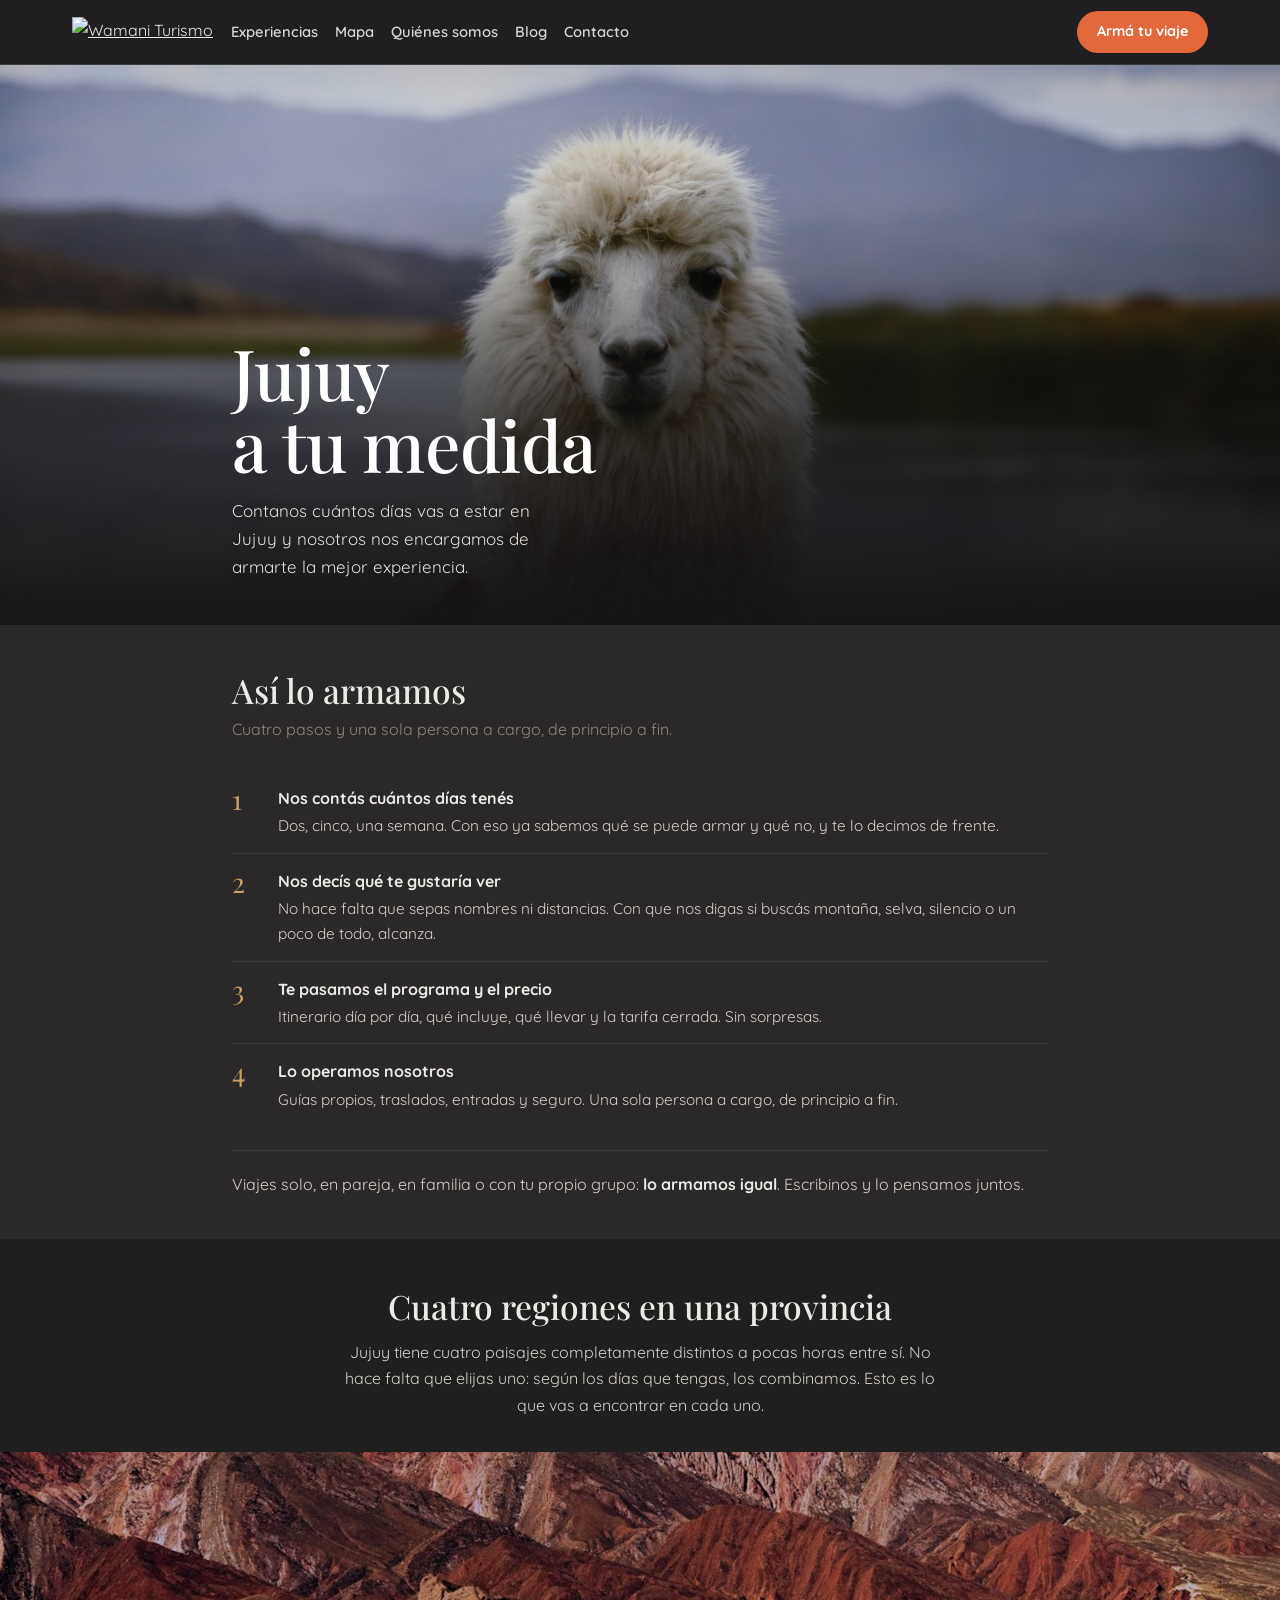
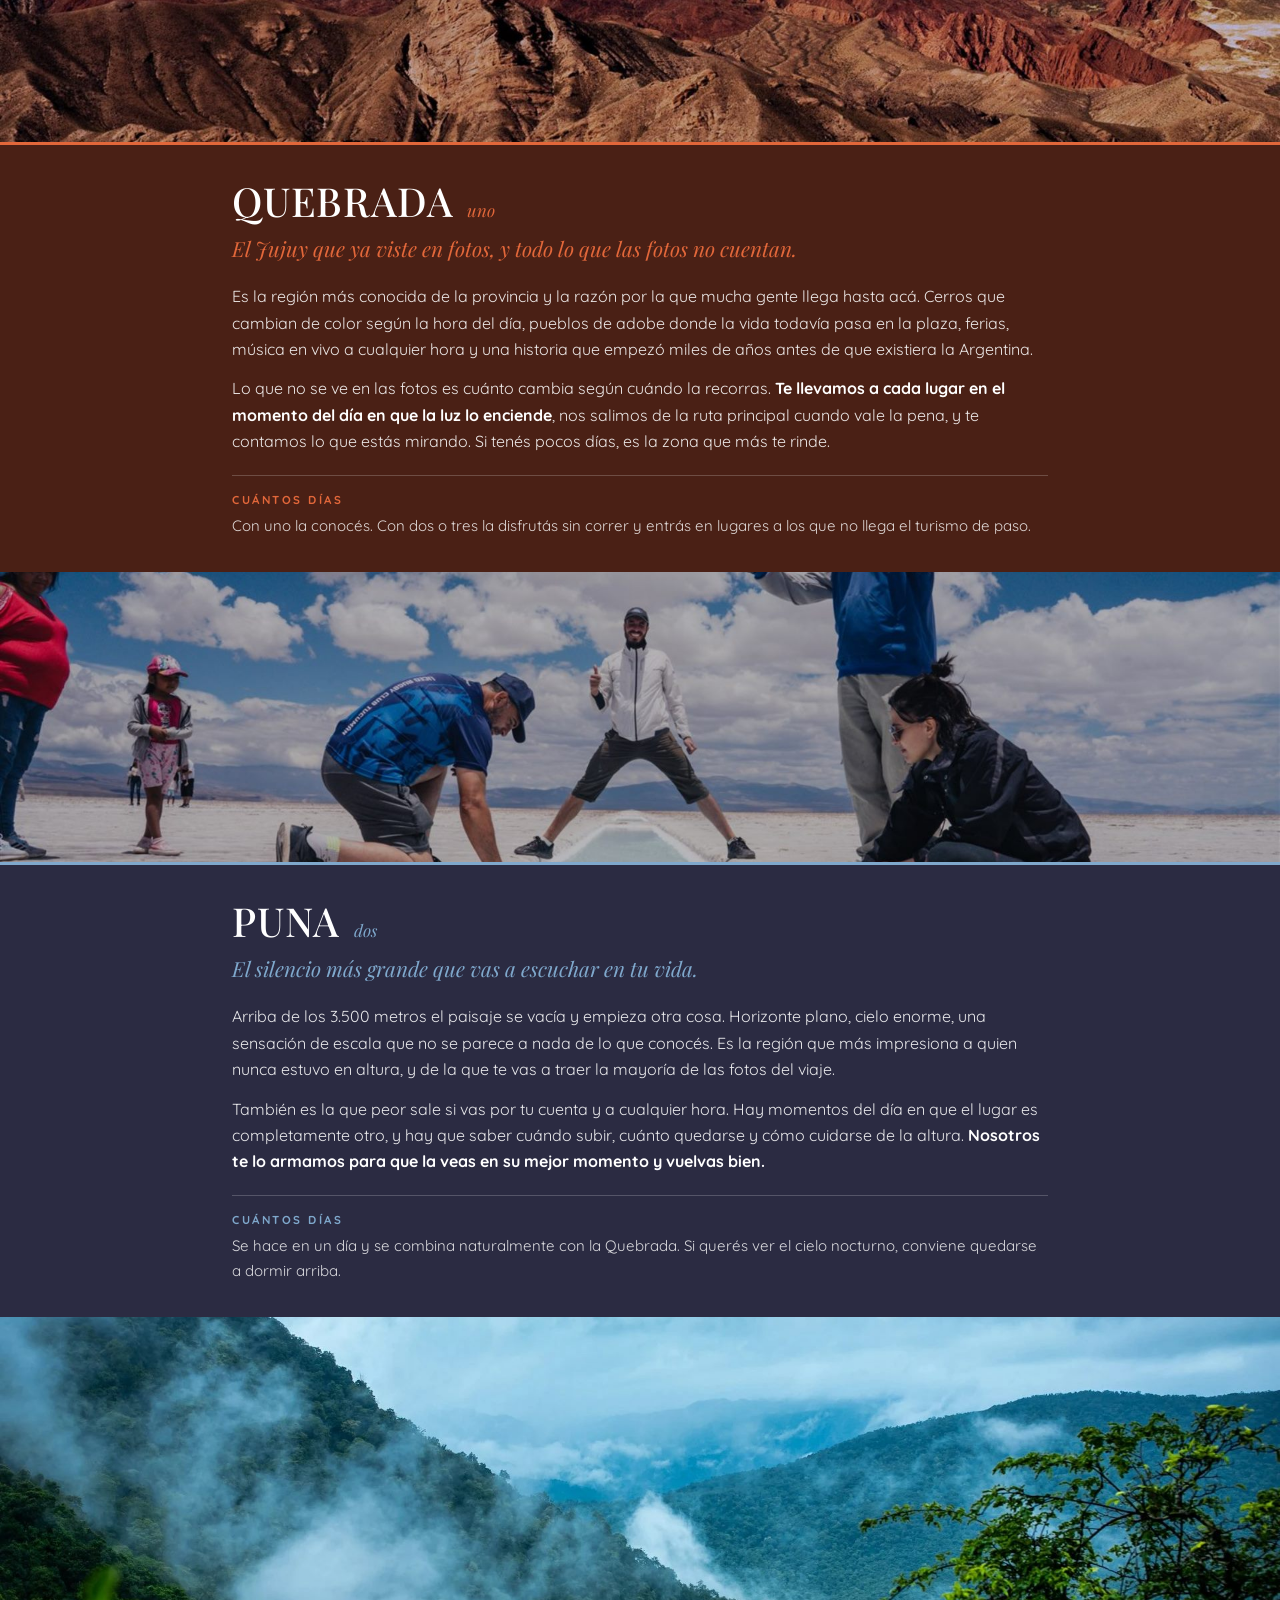
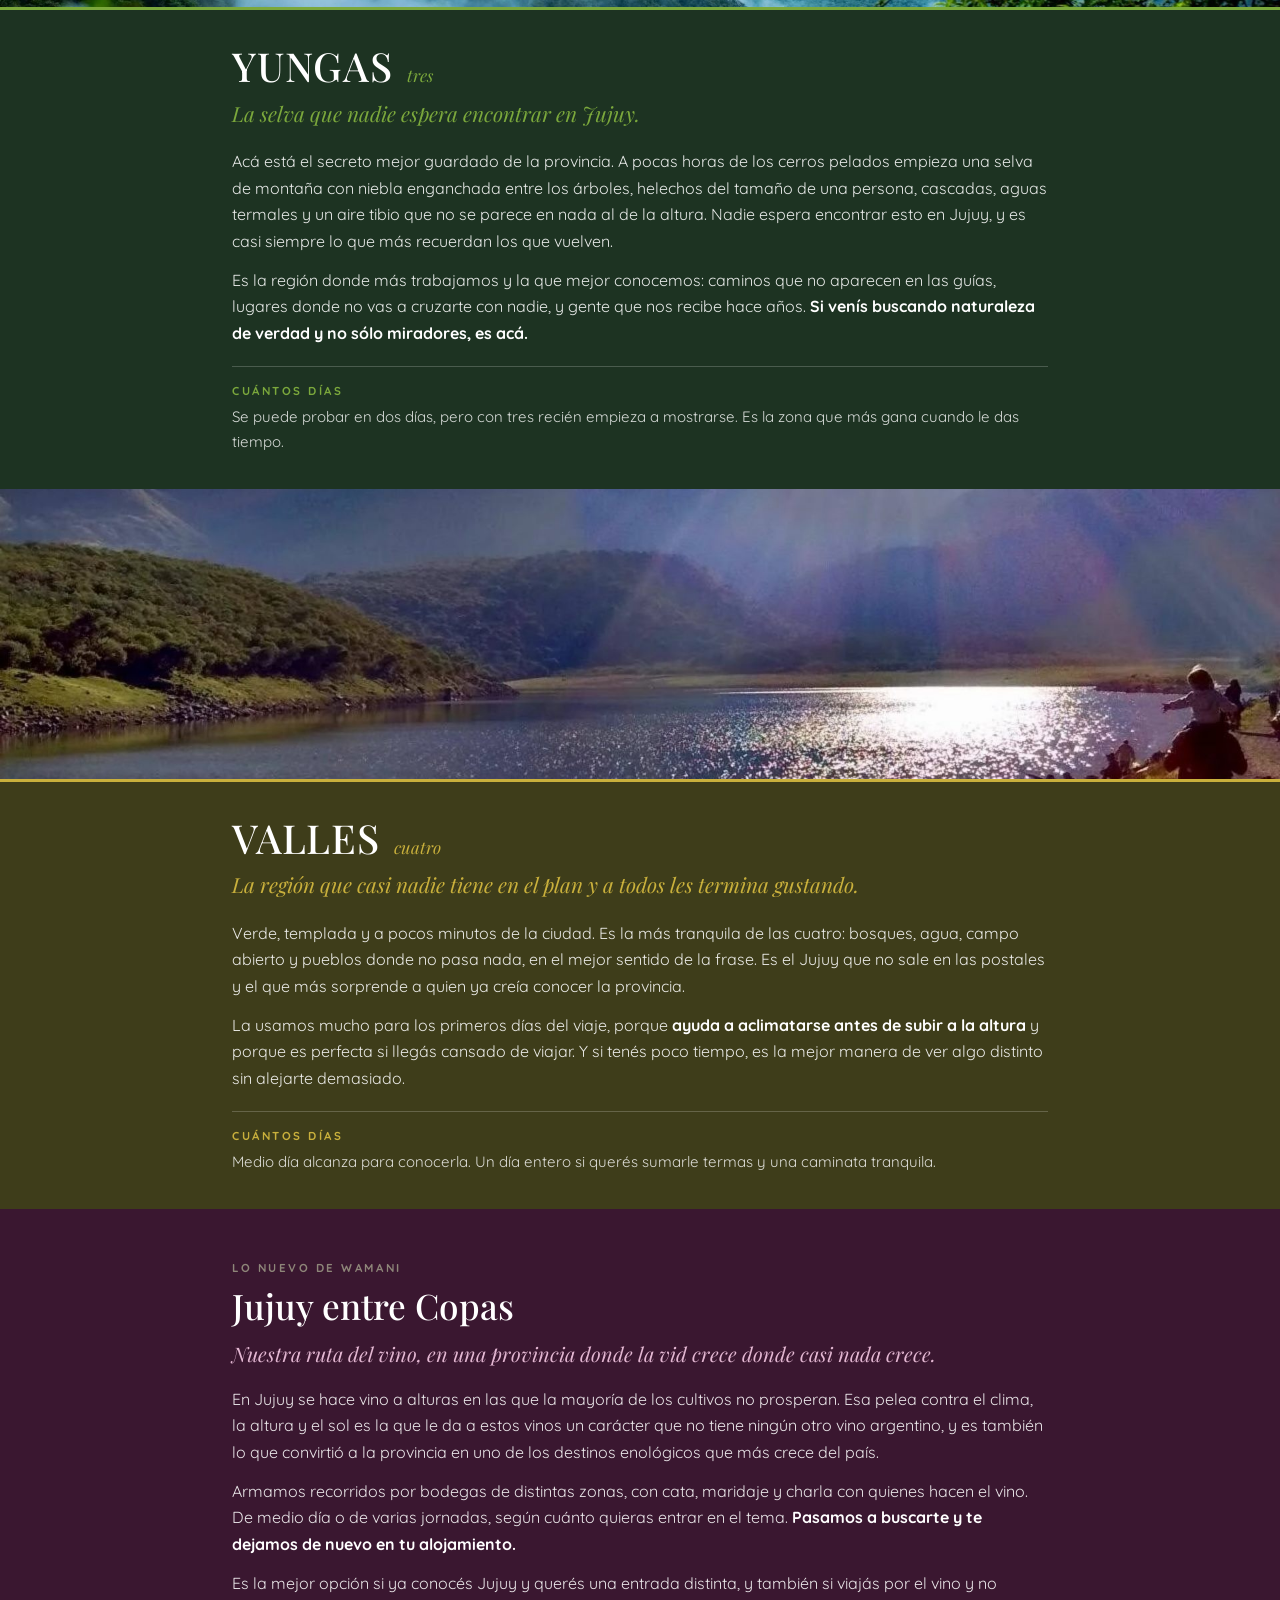
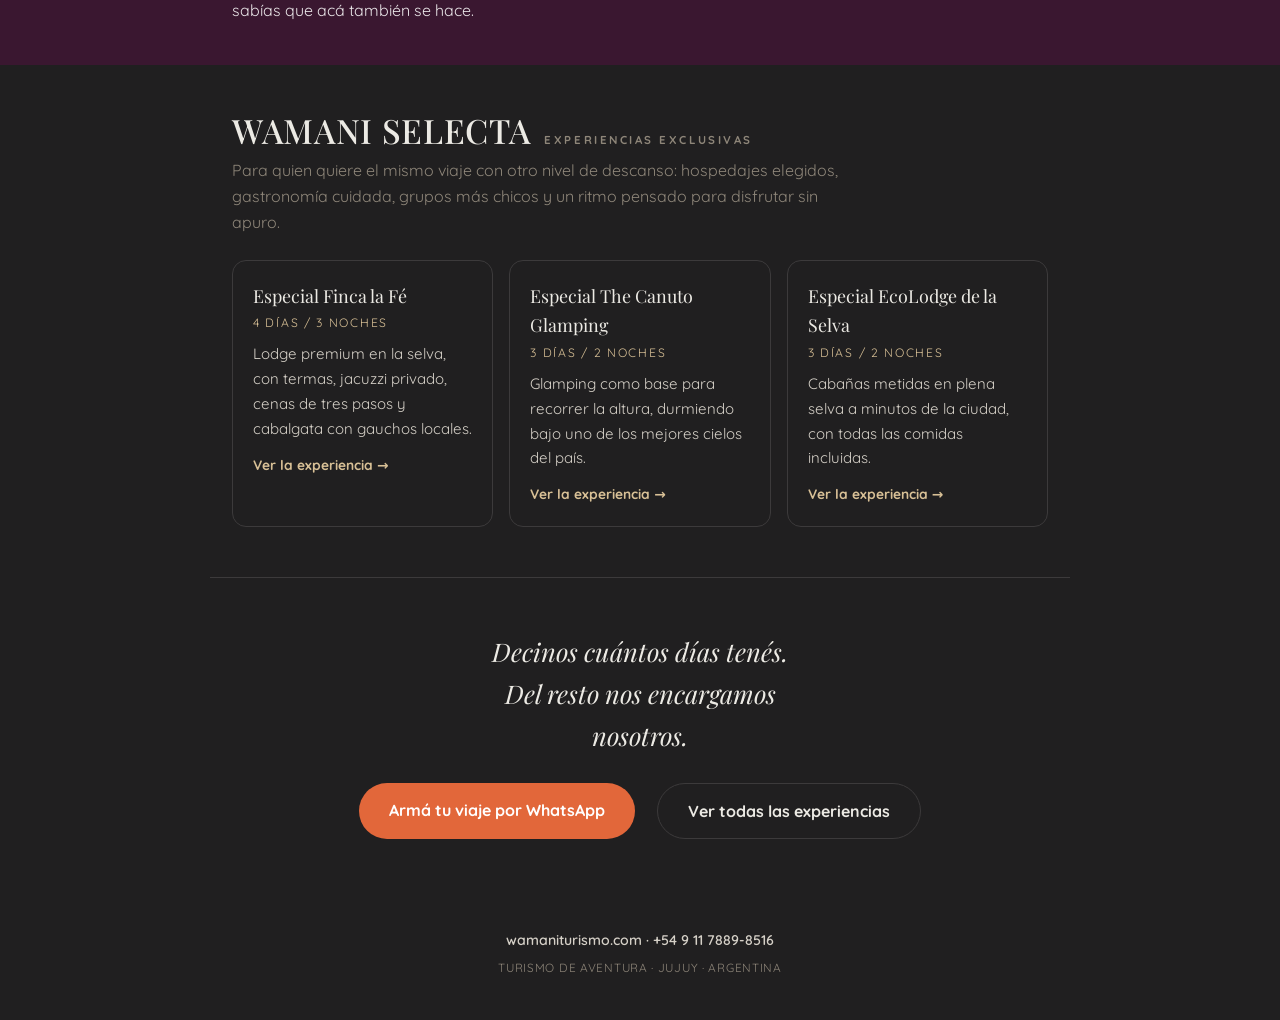
==== wwwroot/a-medida/index.html @ f9a9b0ba "Jujuy a tu medida: ahora es una pagina de la web, no un PDF suelto Hasta hoy la pieza vivia solo com" ====
<!DOCTYPE html>
<html lang="es">
<head>
<meta charset="utf-8">
<meta name="viewport" content="width=device-width,initial-scale=1">
<title>Jujuy a tu medida — Viajes armados según los días que tengas | Wamani</title>
<meta name="description" content="Contanos cuántos días vas a estar en Jujuy y te armamos el viaje: Quebrada, Puna, Yungas y Valles combinados según tu tiempo. Itinerario día por día, tarifa cerrada y una sola persona a cargo.">
<link rel="canonical" href="https://wamaniturismo.com/a-medida/">
<meta property="og:type" content="website">
<meta property="og:title" content="Jujuy a tu medida — Wamani Turismo">
<meta property="og:description" content="Decinos cuántos días tenés en Jujuy y del resto nos encargamos nosotros. Cuatro regiones, un solo viaje, armado para vos.">
<meta property="og:image" content="https://wamaniturismo.com/a-medida/img/portada.jpg">
<meta property="og:url" content="https://wamaniturismo.com/a-medida/">
<meta property="og:site_name" content="Wamani Turismo">
<meta name="twitter:card" content="summary_large_image">
<link rel="icon" href="/logo/wamani-icono-192.png">
<link rel="preconnect" href="https://fonts.googleapis.com">
<link rel="preconnect" href="https://fonts.gstatic.com" crossorigin>
<link href="https://fonts.googleapis.com/css2?family=Playfair+Display:ital,wght@0,500;0,600;1,500&family=Quicksand:wght@400;500;600;700&display=swap" rel="stylesheet">
<script type="application/ld+json">
{
  "@context":"https://schema.org","@type":"Service",
  "name":"Jujuy a tu medida",
  "serviceType":"Viaje a medida en Jujuy",
  "description":"Armamos el viaje según los días que tengas, combinando la Quebrada de Humahuaca, la Puna, las Yungas y los Valles de Jujuy.",
  "areaServed":{"@type":"State","name":"Jujuy, Argentina"},
  "provider":{"@type":"TravelAgency","name":"Wamani Turismo","url":"https://wamaniturismo.com/","telephone":"+5491178898516"}
}
</script>
<script type="application/ld+json">
{
  "@context":"https://schema.org","@type":"BreadcrumbList",
  "itemListElement":[
    {"@type":"ListItem","position":1,"name":"Inicio","item":"https://wamaniturismo.com/"},
    {"@type":"ListItem","position":2,"name":"Jujuy a tu medida"}
  ]
}
</script>
<style>
/* ── Versión web de la pieza impresa "Jujuy a tu medida" (ver A-MEDIDA/ en el
      escritorio). Mismos textos, mismos colores por región y las mismas dos
      tipografías de la web; lo que cambia es que acá el ancho manda: el papel
      es de 720 pt fijos y esto tiene que andar igual en un teléfono. ── */
:root{
  --fondo:#201f20; --panel:#2a2829;
  --tinta:#eceae4; --suave:#d5d0c7; --tenue:#8e8679; --linea:#3c3a3b;
  --dorado:#d8c096; --coral:#e2673a;
  --display:"Playfair Display",Georgia,serif;
  --texto:"Quicksand",system-ui,-apple-system,"Segoe UI",sans-serif;
  color-scheme:dark;
}
*{margin:0;padding:0;box-sizing:border-box}
html{scroll-behavior:smooth}
body{font-family:var(--texto);background:var(--fondo);color:var(--tinta);
  font-size:1rem;line-height:1.65;-webkit-font-smoothing:antialiased}
img{max-width:100%;display:block}
a{color:inherit}
h1,h2,h3{font-family:var(--display);font-weight:500;line-height:1.18;text-wrap:balance}
.wrap{max-width:860px;margin:0 auto;padding-inline:22px}
.lab{font-family:var(--texto);font-weight:700;font-size:.72rem;letter-spacing:.22em;
  text-transform:uppercase;color:var(--tenue)}

/* ── menú, el mismo de las fichas de excursión ── */
.menu{position:sticky;top:0;z-index:20;background:rgba(32,31,32,.94);
  backdrop-filter:blur(8px);border-bottom:1px solid var(--linea)}
.menu-in{max-width:1180px;margin:0 auto;padding:11px 22px;display:flex;align-items:center;gap:18px}
.menu-logo{height:30px;width:auto;flex:0 0 auto}
.menu-links{display:flex;gap:17px;flex-wrap:wrap;flex:1 1 auto}
.menu-links a{color:var(--tinta);text-decoration:none;font-size:.92rem;font-weight:600;opacity:.9}
.menu-links a:hover{color:var(--dorado);opacity:1}
.menu-cta{background:var(--coral);color:#fff;text-decoration:none;font-weight:700;
  padding:9px 20px;border-radius:999px;font-size:.9rem;white-space:nowrap}
@media (max-width:760px){
  .menu-links{display:none}
  .menu-in{justify-content:space-between}
}

/* ── portada ── */
.hero{position:relative;min-height:min(78vh,560px);display:flex;align-items:flex-end;overflow:hidden}
.hero>img{position:absolute;inset:0;width:100%;height:100%;object-fit:cover}
.hero::after{content:"";position:absolute;inset:0;
  background:linear-gradient(to top,rgba(20,19,20,.93) 4%,rgba(20,19,20,.55) 42%,rgba(20,19,20,.1) 78%)}
.hero .cont{position:relative;z-index:2;width:100%;max-width:860px;margin:0 auto;
  padding:0 22px 44px;}
.hero h1{font-size:clamp(2.6rem,9vw,4.4rem);color:#fff;line-height:1.02;letter-spacing:-.01em}
.hero .baja{color:#eceae4;opacity:.95;max-width:34ch;margin-top:16px;font-size:1.06rem;
  text-shadow:0 1px 14px rgba(14,12,11,.6)}

/* ── así lo armamos ── */
.pasos{background:var(--panel);padding-block:46px 42px}
.pasos h2{font-size:clamp(1.6rem,4.6vw,2.1rem);margin-bottom:6px}
.pasos .baja{color:var(--tenue);margin-bottom:28px}
.paso{display:flex;gap:16px;align-items:flex-start;padding-block:14px;border-top:1px solid var(--linea)}
.paso:first-of-type{border-top:none}
.paso .n{font-family:var(--display);font-size:1.7rem;color:#c8a06a;line-height:1.1;
  width:1.1em;flex:none}
.paso .pt{font-weight:700;margin-bottom:2px}
.paso .pd{color:var(--suave);font-size:.96rem}
.cierre{margin-top:24px;color:var(--suave);border-top:1px solid var(--linea);padding-top:20px}
.cierre b{color:var(--tinta)}

/* ── puente ── */
.puente{text-align:center;padding-block:48px 34px}
.puente h2{font-size:clamp(1.6rem,4.6vw,2.1rem);margin-bottom:12px}
.puente p{color:var(--suave);max-width:62ch;margin:0 auto}

/* ── las cuatro regiones ── */
.region{--c:#444;--a:#aaa}
.region>img{width:100%;height:clamp(180px,34vw,290px);object-fit:cover}
.region .filete{height:3px;background:var(--a)}
.region .cuerpo{background:var(--c);padding-block:32px 34px}
.region .enc{display:flex;align-items:baseline;gap:14px;margin-bottom:6px;flex-wrap:wrap}
.region h2{font-size:clamp(1.9rem,6vw,2.5rem);color:#fff;text-transform:uppercase;letter-spacing:.02em}
.region .num{font-family:var(--display);font-size:1.05rem;color:var(--a);font-style:italic}
.region .frase{font-family:var(--display);font-style:italic;font-size:clamp(1.1rem,3.4vw,1.3rem);
  color:var(--a);margin-bottom:18px}
.region p.texto{color:rgba(255,255,255,.89);margin-bottom:13px}
.region p.texto:last-of-type{margin-bottom:0}
.region p.texto b{font-weight:700;color:#fff}
.region .dias{border-top:1px solid rgba(255,255,255,.2);margin-top:20px;padding-top:14px;
  font-size:.94rem;color:rgba(255,255,255,.82)}
.region .dias .k{font-weight:700;font-size:.72rem;letter-spacing:.22em;text-transform:uppercase;
  color:var(--a);display:block;margin-bottom:5px}
.q{--c:#4a2015;--a:#e2673a}
.p{--c:#2b2b42;--a:#7fa8cc}
.y{--c:#1d3322;--a:#7ba83c}
.v{--c:#3e3d1a;--a:#c9b03c}

/* ── Jujuy entre Copas ── */
.copas{background:#3a1730;padding-block:44px 42px}
.copas h2{font-size:clamp(1.7rem,5vw,2.2rem);color:#fff;margin:6px 0 10px}
.copas .frase{font-family:var(--display);font-style:italic;font-size:clamp(1.05rem,3.2vw,1.25rem);
  color:#e3b7d2;margin-bottom:16px}
.copas p{color:rgba(255,255,255,.89);margin-bottom:13px}
.copas p:last-child{margin-bottom:0}
.copas b{color:#fff}

/* ── Wamani Selecta ── */
.selecta{padding-block:46px 10px}
.selecta .enc{display:flex;align-items:baseline;gap:13px;margin-bottom:6px;flex-wrap:wrap}
.selecta h2{font-size:clamp(1.6rem,4.6vw,2.1rem);text-transform:uppercase;letter-spacing:.02em}
.selecta .sub{color:var(--tenue);margin-bottom:24px;max-width:62ch}
.tres{display:grid;grid-template-columns:repeat(auto-fit,minmax(230px,1fr));gap:16px}
.uno{display:block;text-decoration:none;border:1px solid var(--linea);border-radius:14px;
  padding:20px;transition:border-color .2s ease,transform .2s ease;min-width:0}
.uno:hover{border-color:var(--dorado);transform:translateY(-2px)}
.uno .nm{font-family:var(--display);font-size:1.12rem;color:var(--tinta);margin-bottom:3px}
.uno .du{font-size:.76rem;letter-spacing:.14em;text-transform:uppercase;color:var(--dorado);margin-bottom:9px}
.uno .ds{font-size:.94rem;color:var(--suave)}
.uno .ver{margin-top:12px;font-size:.86rem;font-weight:700;color:var(--dorado)}

/* ── cierre ── */
.cierre-cta{text-align:center;padding-block:52px 56px;margin-top:40px;border-top:1px solid var(--linea)}
.cierre-cta .frase{font-family:var(--display);font-style:italic;font-size:clamp(1.25rem,4vw,1.6rem);
  color:var(--tinta);max-width:24ch;margin:0 auto 26px}
.btn{display:inline-block;background:var(--coral);color:#fff;text-decoration:none;font-weight:700;
  padding:14px 30px;border-radius:999px;font-size:1rem}
.btn.borde{background:none;border:1px solid var(--linea);color:var(--tinta);margin-left:10px}
.btn.borde:hover{border-color:var(--dorado);color:var(--dorado)}
.botones{display:flex;gap:12px;justify-content:center;flex-wrap:wrap}
.pie{text-align:center;padding-block:34px 42px;color:var(--tenue);font-size:.88rem}
.pie .dato{color:var(--suave);font-weight:600;margin-bottom:6px}
.pie .chico{font-size:.74rem;letter-spacing:.06em}
</style>
</head>
<body>

<header class="menu">
  <div class="menu-in">
    <a href="/" aria-label="Wamani Turismo — inicio"><img class="menu-logo" src="/web/img/logo-completo.webp" alt="Wamani Turismo"></a>
    <nav class="menu-links">
      <a href="/#experiencias">Experiencias</a>
      <a href="/#mapa">Mapa</a>
      <a href="/#porque">Quiénes somos</a>
      <a href="/blog/">Blog</a>
      <a href="/#contacto">Contacto</a>
    </nav>
    <a class="menu-cta" id="wpp-arriba" href="https://wa.me/5491178898516" target="_blank" rel="noopener">Armá tu viaje</a>
  </div>
</header>

<section class="hero">
  <img src="img/portada.jpg" alt="Caminata en los cerros de Jujuy al atardecer">
  <div class="cont">
    <h1>Jujuy<br>a tu medida</h1>
    <p class="baja">Contanos cuántos días vas a estar en Jujuy y nosotros nos encargamos de armarte la mejor experiencia.</p>
  </div>
</section>

<section class="pasos">
  <div class="wrap">
    <h2>Así lo armamos</h2>
    <p class="baja">Cuatro pasos y una sola persona a cargo, de principio a fin.</p>
    <div class="paso"><div class="n">1</div><div><div class="pt">Nos contás cuántos días tenés</div><div class="pd">Dos, cinco, una semana. Con eso ya sabemos qué se puede armar y qué no, y te lo decimos de frente.</div></div></div>
    <div class="paso"><div class="n">2</div><div><div class="pt">Nos decís qué te gustaría ver</div><div class="pd">No hace falta que sepas nombres ni distancias. Con que nos digas si buscás montaña, selva, silencio o un poco de todo, alcanza.</div></div></div>
    <div class="paso"><div class="n">3</div><div><div class="pt">Te pasamos el programa y el precio</div><div class="pd">Itinerario día por día, qué incluye, qué llevar y la tarifa cerrada. Sin sorpresas.</div></div></div>
    <div class="paso"><div class="n">4</div><div><div class="pt">Lo operamos nosotros</div><div class="pd">Guías propios, traslados, entradas y seguro. Una sola persona a cargo, de principio a fin.</div></div></div>
    <p class="cierre">Viajes solo, en pareja, en familia o con tu propio grupo: <b>lo armamos igual</b>. Escribinos y lo pensamos juntos.</p>
  </div>
</section>

<section class="wrap puente">
  <h2>Cuatro regiones en una provincia</h2>
  <p>Jujuy tiene cuatro paisajes completamente distintos a pocas horas entre sí. No hace falta que elijas uno: según los días que tengas, los combinamos. Esto es lo que vas a encontrar en cada uno.</p>
</section>

<section class="region q">
  <img src="img/quebrada.jpg" alt="Cerros de colores de la Quebrada de Humahuaca, Jujuy" loading="lazy">
  <div class="filete"></div>
  <div class="cuerpo"><div class="wrap">
    <div class="enc"><h2>Quebrada</h2><span class="num">uno</span></div>
    <p class="frase">El Jujuy que ya viste en fotos, y todo lo que las fotos no cuentan.</p>
    <p class="texto">Es la región más conocida de la provincia y la razón por la que mucha gente llega hasta acá. Cerros que cambian de color según la hora del día, pueblos de adobe donde la vida todavía pasa en la plaza, ferias, música en vivo a cualquier hora y una historia que empezó miles de años antes de que existiera la Argentina.</p>
    <p class="texto">Lo que no se ve en las fotos es cuánto cambia según cuándo la recorras. <b>Te llevamos a cada lugar en el momento del día en que la luz lo enciende</b>, nos salimos de la ruta principal cuando vale la pena, y te contamos lo que estás mirando. Si tenés pocos días, es la zona que más te rinde.</p>
    <div class="dias"><span class="k">Cuántos días</span>Con uno la conocés. Con dos o tres la disfrutás sin correr y entrás en lugares a los que no llega el turismo de paso.</div>
  </div></div>
</section>

<section class="region p">
  <img src="img/puna.jpg" alt="Horizonte de la Puna jujeña por encima de los 3.500 metros" loading="lazy">
  <div class="filete"></div>
  <div class="cuerpo"><div class="wrap">
    <div class="enc"><h2>Puna</h2><span class="num">dos</span></div>
    <p class="frase">El silencio más grande que vas a escuchar en tu vida.</p>
    <p class="texto">Arriba de los 3.500 metros el paisaje se vacía y empieza otra cosa. Horizonte plano, cielo enorme, una sensación de escala que no se parece a nada de lo que conocés. Es la región que más impresiona a quien nunca estuvo en altura, y de la que te vas a traer la mayoría de las fotos del viaje.</p>
    <p class="texto">También es la que peor sale si vas por tu cuenta y a cualquier hora. Hay momentos del día en que el lugar es completamente otro, y hay que saber cuándo subir, cuánto quedarse y cómo cuidarse de la altura. <b>Nosotros te lo armamos para que la veas en su mejor momento y vuelvas bien.</b></p>
    <div class="dias"><span class="k">Cuántos días</span>Se hace en un día y se combina naturalmente con la Quebrada. Si querés ver el cielo nocturno, conviene quedarse a dormir arriba.</div>
  </div></div>
</section>

<section class="region y">
  <img src="img/yungas.jpg" alt="Selva de montaña de las Yungas de Jujuy con niebla entre los árboles" loading="lazy">
  <div class="filete"></div>
  <div class="cuerpo"><div class="wrap">
    <div class="enc"><h2>Yungas</h2><span class="num">tres</span></div>
    <p class="frase">La selva que nadie espera encontrar en Jujuy.</p>
    <p class="texto">Acá está el secreto mejor guardado de la provincia. A pocas horas de los cerros pelados empieza una selva de montaña con niebla enganchada entre los árboles, helechos del tamaño de una persona, cascadas, aguas termales y un aire tibio que no se parece en nada al de la altura. Nadie espera encontrar esto en Jujuy, y es casi siempre lo que más recuerdan los que vuelven.</p>
    <p class="texto">Es la región donde más trabajamos y la que mejor conocemos: caminos que no aparecen en las guías, lugares donde no vas a cruzarte con nadie, y gente que nos recibe hace años. <b>Si venís buscando naturaleza de verdad y no sólo miradores, es acá.</b></p>
    <div class="dias"><span class="k">Cuántos días</span>Se puede probar en dos días, pero con tres recién empieza a mostrarse. Es la zona que más gana cuando le das tiempo.</div>
  </div></div>
</section>

<section class="region v">
  <img src="img/valles.jpg" alt="Bosques y campo abierto de los Valles de Jujuy" loading="lazy">
  <div class="filete"></div>
  <div class="cuerpo"><div class="wrap">
    <div class="enc"><h2>Valles</h2><span class="num">cuatro</span></div>
    <p class="frase">La región que casi nadie tiene en el plan y a todos les termina gustando.</p>
    <p class="texto">Verde, templada y a pocos minutos de la ciudad. Es la más tranquila de las cuatro: bosques, agua, campo abierto y pueblos donde no pasa nada, en el mejor sentido de la frase. Es el Jujuy que no sale en las postales y el que más sorprende a quien ya creía conocer la provincia.</p>
    <p class="texto">La usamos mucho para los primeros días del viaje, porque <b>ayuda a aclimatarse antes de subir a la altura</b> y porque es perfecta si llegás cansado de viajar. Y si tenés poco tiempo, es la mejor manera de ver algo distinto sin alejarte demasiado.</p>
    <div class="dias"><span class="k">Cuántos días</span>Medio día alcanza para conocerla. Un día entero si querés sumarle termas y una caminata tranquila.</div>
  </div></div>
</section>

<section class="copas"><div class="wrap">
  <span class="lab">Lo nuevo de Wamani</span>
  <h2>Jujuy entre Copas</h2>
  <p class="frase">Nuestra ruta del vino, en una provincia donde la vid crece donde casi nada crece.</p>
  <p>En Jujuy se hace vino a alturas en las que la mayoría de los cultivos no prosperan. Esa pelea contra el clima, la altura y el sol es la que le da a estos vinos un carácter que no tiene ningún otro vino argentino, y es también lo que convirtió a la provincia en uno de los destinos enológicos que más crece del país.</p>
  <p>Armamos recorridos por bodegas de distintas zonas, con cata, maridaje y charla con quienes hacen el vino. De medio día o de varias jornadas, según cuánto quieras entrar en el tema. <b>Pasamos a buscarte y te dejamos de nuevo en tu alojamiento.</b></p>
  <p>Es la mejor opción si ya conocés Jujuy y querés una entrada distinta, y también si viajás por el vino y no sabías que acá también se hace.</p>
</div></section>

<section class="wrap selecta">
  <div class="enc"><h2>Wamani Selecta</h2><span class="lab">Experiencias exclusivas</span></div>
  <p class="sub">Para quien quiere el mismo viaje con otro nivel de descanso: hospedajes elegidos, gastronomía cuidada, grupos más chicos y un ritmo pensado para disfrutar sin apuro.</p>
  <div class="tres">
    <a class="uno" href="/excursiones/especial-finca-la-fe">
      <div class="nm">Especial Finca la Fé</div>
      <div class="du">4 días / 3 noches</div>
      <div class="ds">Lodge premium en la selva, con termas, jacuzzi privado, cenas de tres pasos y cabalgata con gauchos locales.</div>
      <div class="ver">Ver la experiencia →</div>
    </a>
    <a class="uno" href="/excursiones/especial-the-canuto-glamping">
      <div class="nm">Especial The Canuto Glamping</div>
      <div class="du">3 días / 2 noches</div>
      <div class="ds">Glamping como base para recorrer la altura, durmiendo bajo uno de los mejores cielos del país.</div>
      <div class="ver">Ver la experiencia →</div>
    </a>
    <a class="uno" href="/excursiones/especial-ecolodge-de-la-selva">
      <div class="nm">Especial EcoLodge de la Selva</div>
      <div class="du">3 días / 2 noches</div>
      <div class="ds">Cabañas metidas en plena selva a minutos de la ciudad, con todas las comidas incluidas.</div>
      <div class="ver">Ver la experiencia →</div>
    </a>
  </div>
</section>

<section class="wrap cierre-cta">
  <p class="frase">Decinos cuántos días tenés. Del resto nos encargamos nosotros.</p>
  <div class="botones">
    <a class="btn" id="wpp-abajo" href="https://wa.me/5491178898516" target="_blank" rel="noopener">Armá tu viaje por WhatsApp</a>
    <a class="btn borde" href="/#experiencias">Ver todas las experiencias</a>
  </div>
</section>

<footer class="wrap pie">
  <div class="dato">wamaniturismo.com · +54 9 11 7889-8516</div>
  <div class="chico">TURISMO DE AVENTURA · JUJUY · ARGENTINA</div>
</footer>

<script>
/* El mensaje del WhatsApp es distinto al del resto del sitio a propósito: así,
   al leer la consulta, se sabe que la persona llegó por esta página y no por la
   portada. Es la única forma de medir si "a medida" trae gente o no. */
(function(){
  var msg = encodeURIComponent("¡Hola! Vi la página de Jujuy a tu medida y quiero armar mi viaje.");
  ["wpp-arriba","wpp-abajo"].forEach(function(id){
    var a = document.getElementById(id);
    if (a) a.href = "https://wa.me/5491178898516?text=" + msg;
  });
  // El mismo evento que mide el resto del sitio, para que estas consultas
  // aparezcan en Analytics junto a las otras.
  document.addEventListener("click", function(ev){
    var a = ev.target.closest && ev.target.closest('a[href*="wa.me"]');
    if (!a) return;
    try { if (typeof gtag === "function") gtag('event','clic_whatsapp',{ desde:'a-medida', excursion:'Jujuy a tu medida' }); } catch(e){}
  });
})();
</script>
<script async src="https://www.googletagmanager.com/gtag/js?id=G-X04DXRSG6H"></script>
<script>
  window.dataLayer = window.dataLayer || [];
  function gtag(){dataLayer.push(arguments);}
  gtag('js', new Date());
  gtag('config', 'G-X04DXRSG6H');
</script>
</body>
</html>
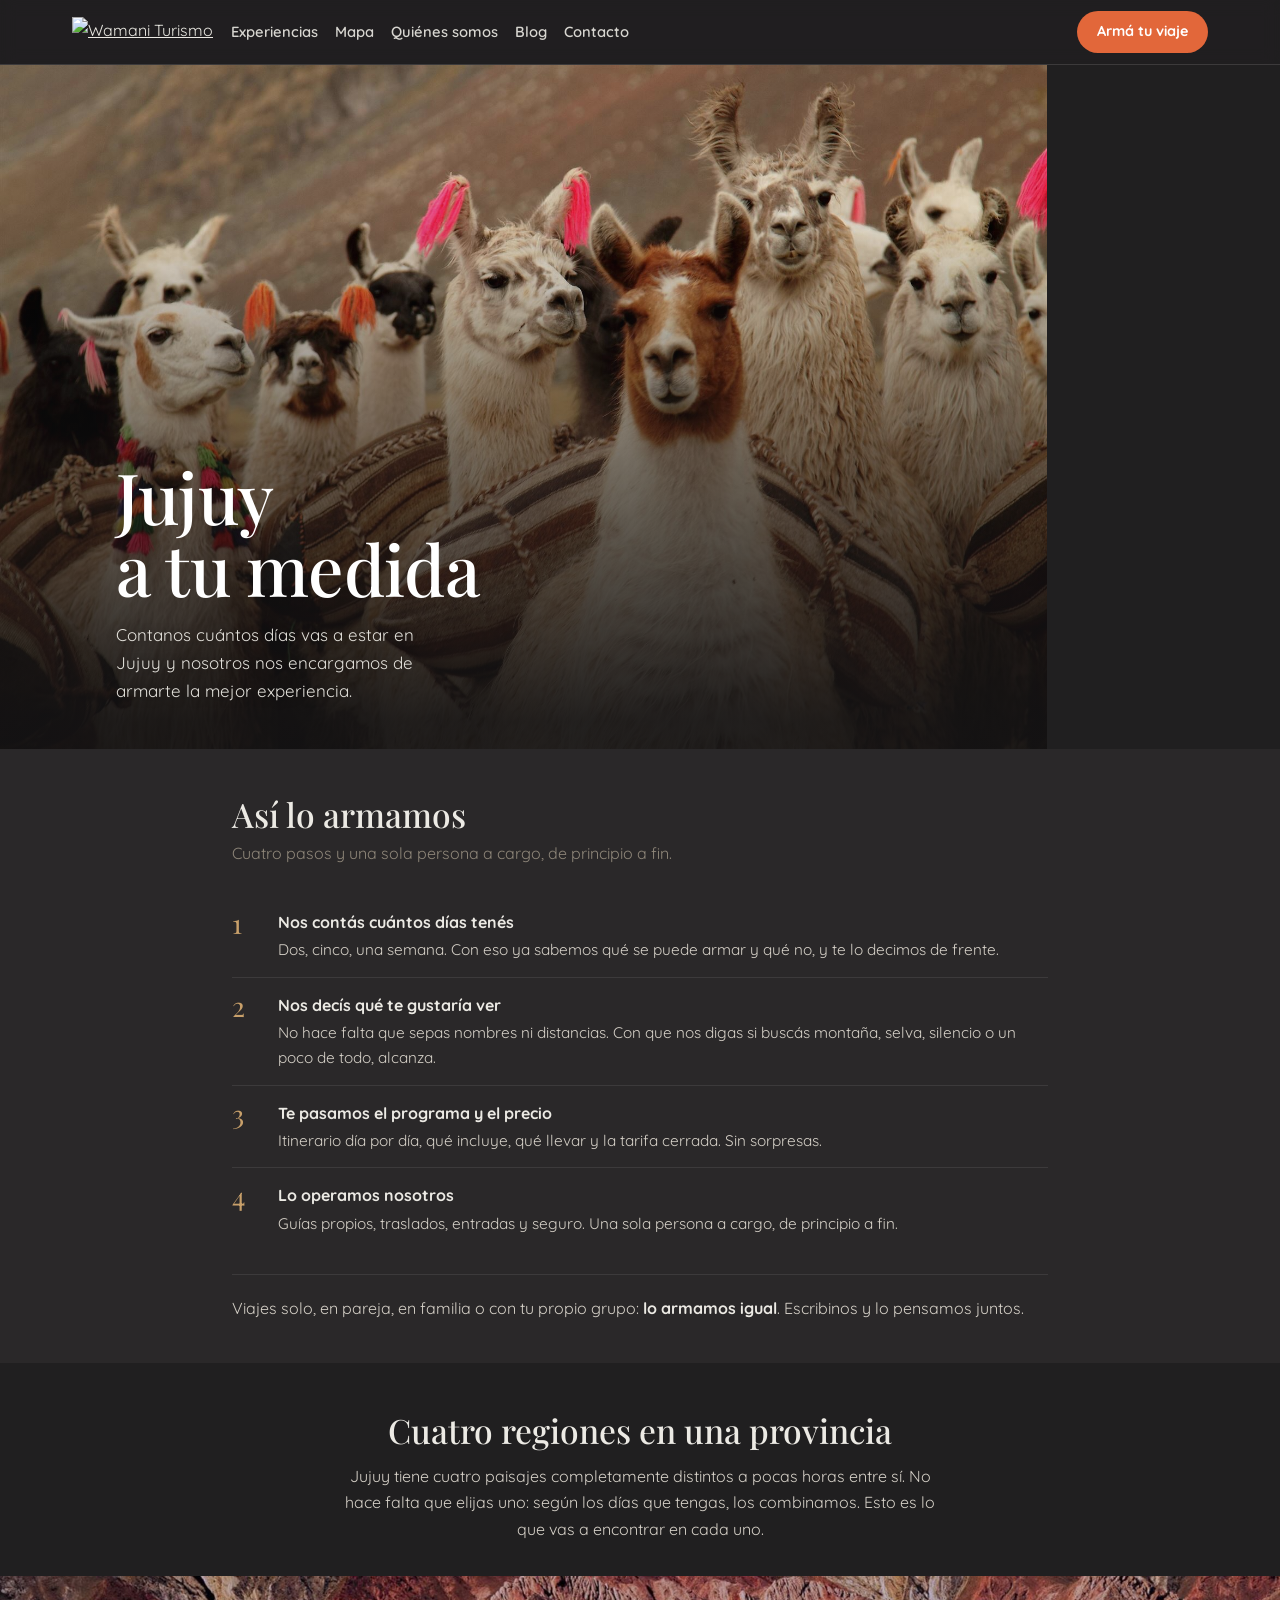
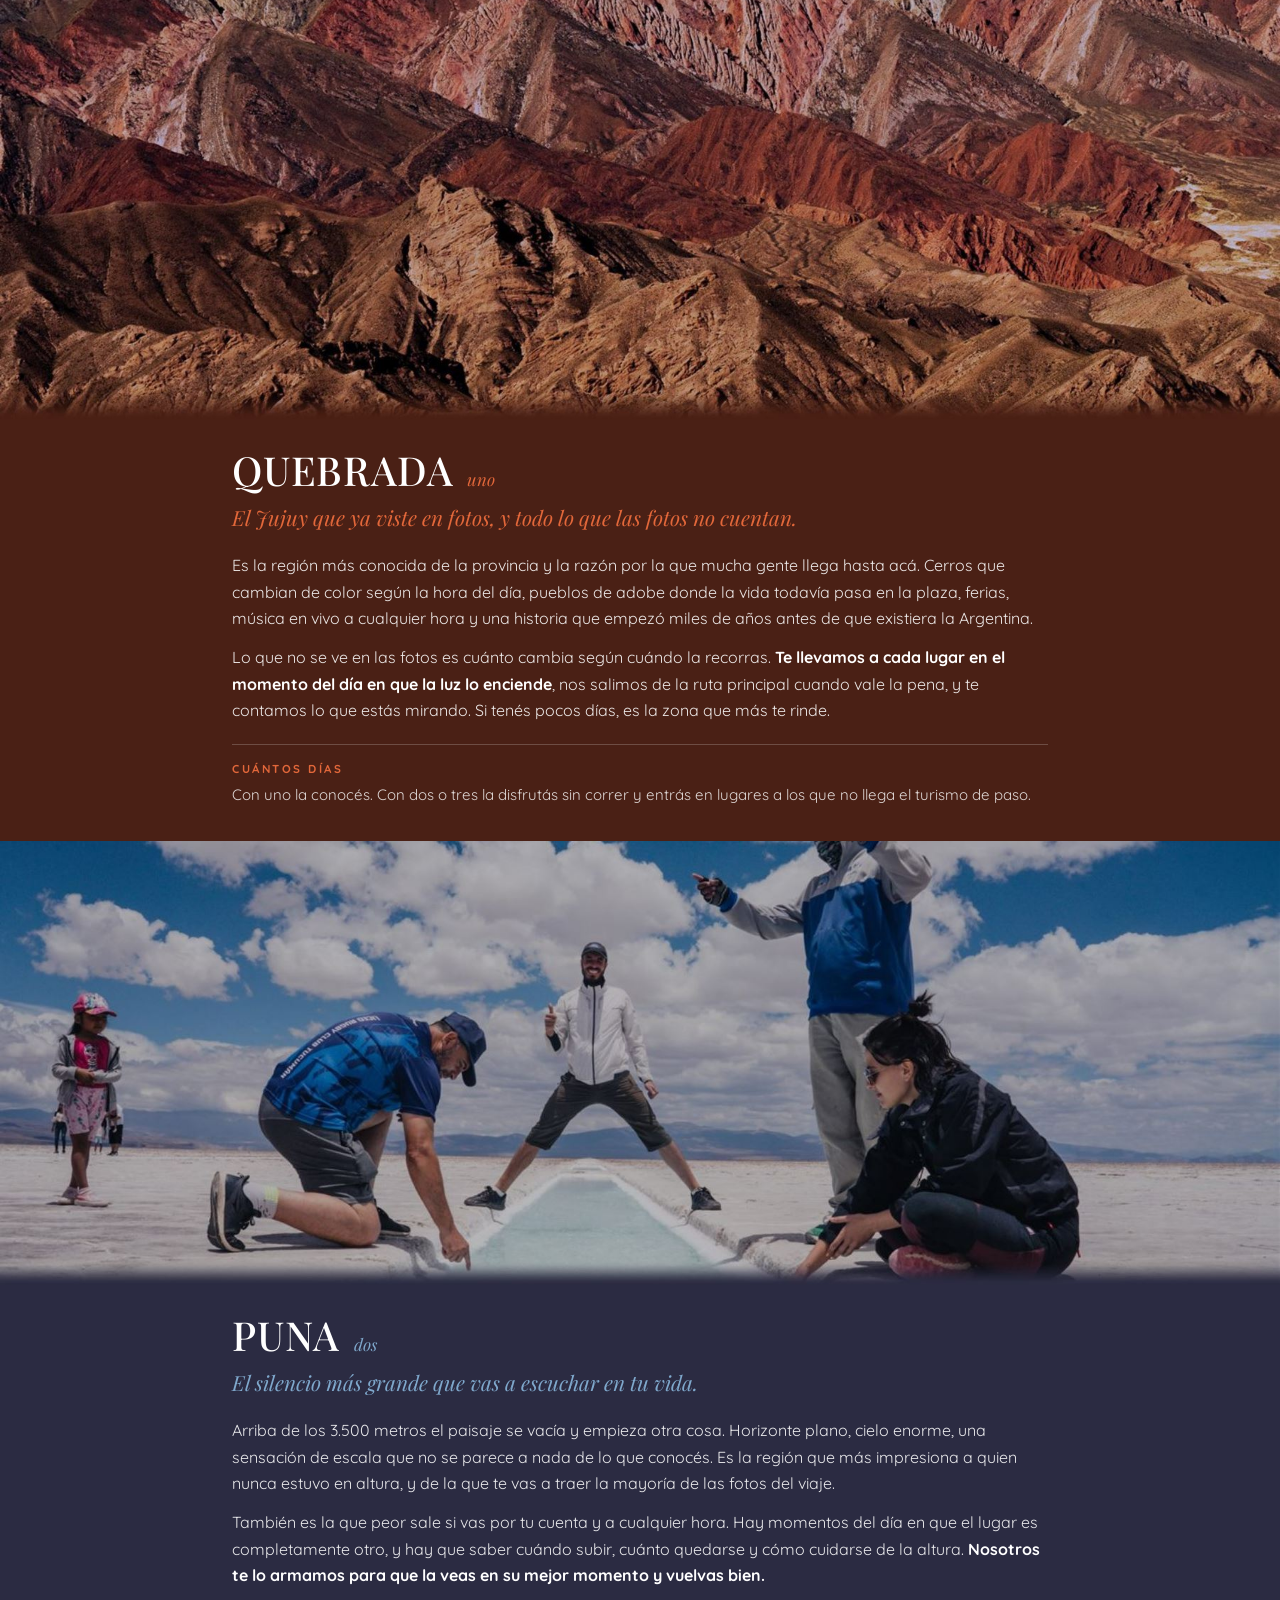
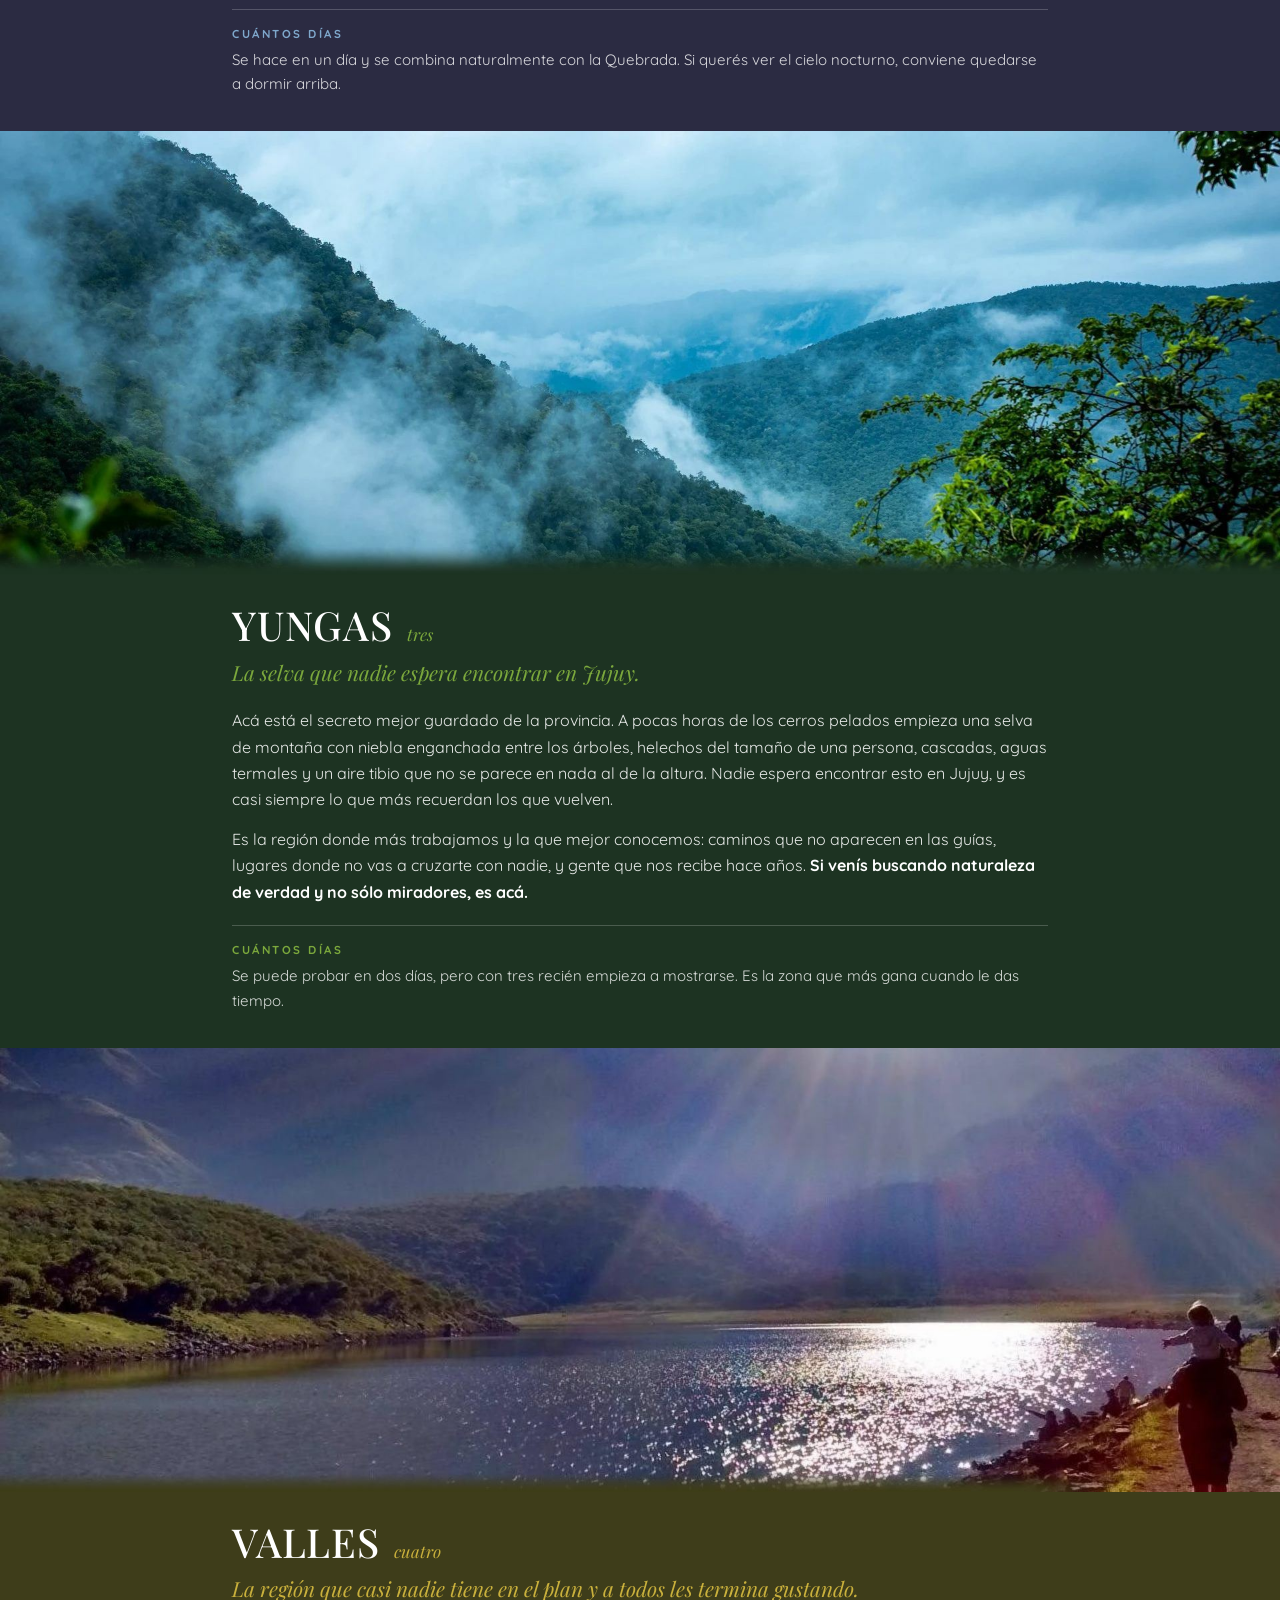
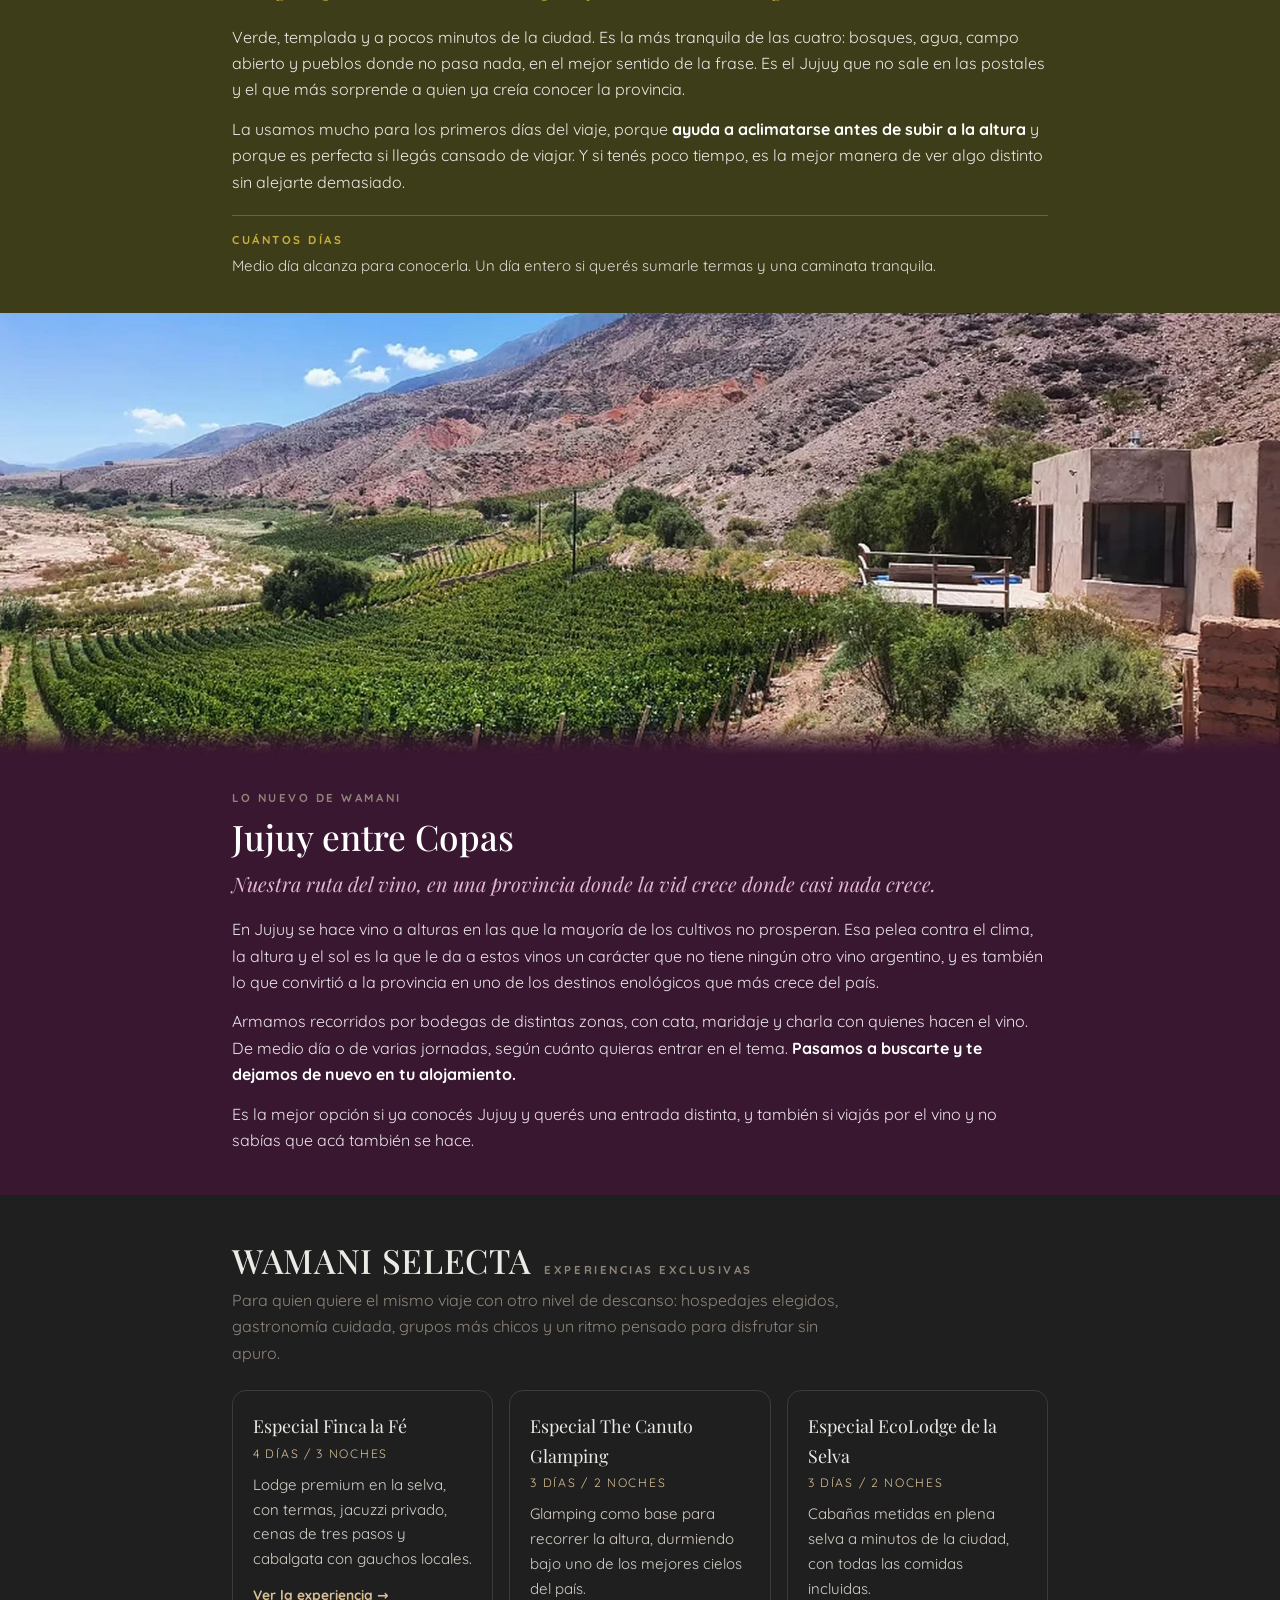
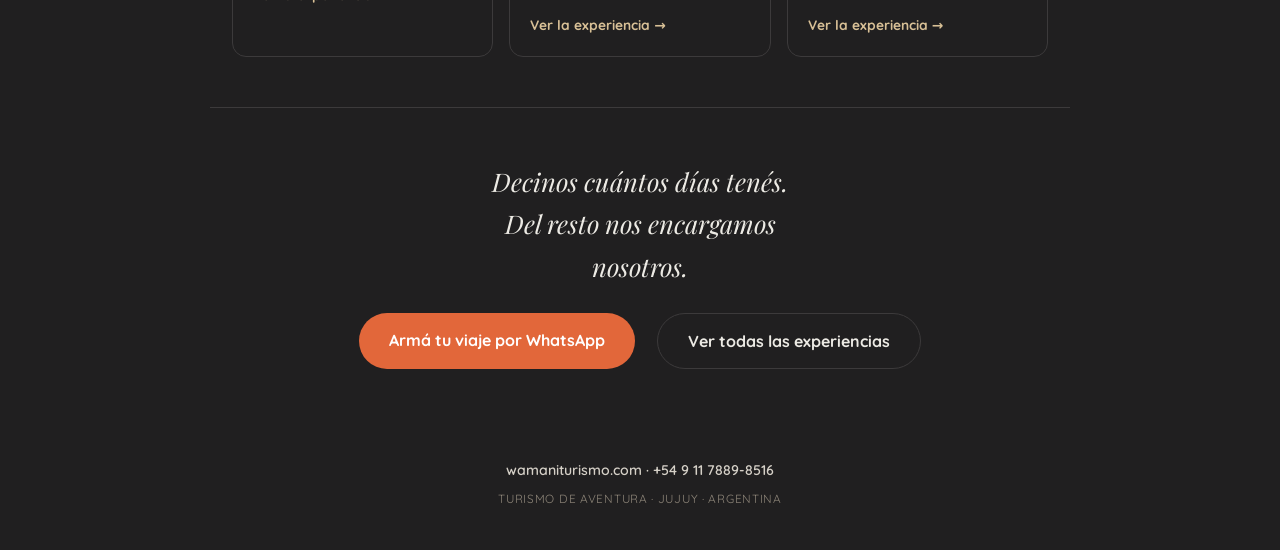
==== commit d7c8eaa2: "A medida: las fotos buenas, el degradado y el boton entre los filtros Las fotos salieron del PDF que" ====
--- a/wwwroot/a-medida/index.html
+++ b/wwwroot/a-medida/index.html
@@ -76,7 +76,11 @@
 }
 
 /* ── portada ── */
-.hero{position:relative;min-height:min(78vh,560px);display:flex;align-items:flex-end;overflow:hidden}
+/* La portada se muestra lo más entera posible: la foto son las llamas y recortarla
+   de más se lleva puesto justo lo que hay que ver. Sólo se recorta cuando la
+   pantalla es muy alta. */
+.hero{position:relative;aspect-ratio:1920/1254;max-height:76vh;min-height:340px;
+  display:flex;align-items:flex-end;overflow:hidden}
 .hero>img{position:absolute;inset:0;width:100%;height:100%;object-fit:cover}
 .hero::after{content:"";position:absolute;inset:0;
   background:linear-gradient(to top,rgba(20,19,20,.93) 4%,rgba(20,19,20,.55) 42%,rgba(20,19,20,.1) 78%)}
@@ -106,9 +110,12 @@
 
 /* ── las cuatro regiones ── */
 .region{--c:#444;--a:#aaa}
-.region>img{width:100%;height:clamp(180px,34vw,290px);object-fit:cover}
-.region .filete{height:3px;background:var(--a)}
-.region .cuerpo{background:var(--c);padding-block:32px 34px}
+/* ALTO AUTOMÁTICO, no recortada: cada foto trae el degradado grabado en el pixel
+   y termina justo en el color de su región. Si se le fija un alto y se recorta,
+   se pierde el final del degradado y la foto choca de golpe contra el bloque de
+   color. Por eso tampoco hay ya una línea entre la foto y el texto. */
+.region>img{width:100%;height:auto}
+.region .cuerpo{background:var(--c);padding-block:26px 34px}
 .region .enc{display:flex;align-items:baseline;gap:14px;margin-bottom:6px;flex-wrap:wrap}
 .region h2{font-size:clamp(1.9rem,6vw,2.5rem);color:#fff;text-transform:uppercase;letter-spacing:.02em}
 .region .num{font-family:var(--display);font-size:1.05rem;color:var(--a);font-style:italic}
@@ -127,7 +134,9 @@
 .v{--c:#3e3d1a;--a:#c9b03c}
 
 /* ── Jujuy entre Copas ── */
-.copas{background:#3a1730;padding-block:44px 42px}
+.copas{background:#3a1730}
+.copas>img{width:100%;height:auto}
+.copas .cuerpo{padding-block:26px 42px}
 .copas h2{font-size:clamp(1.7rem,5vw,2.2rem);color:#fff;margin:6px 0 10px}
 .copas .frase{font-family:var(--display);font-style:italic;font-size:clamp(1.05rem,3.2vw,1.25rem);
   color:#e3b7d2;margin-bottom:16px}
@@ -206,7 +215,6 @@
 
 <section class="region q">
   <img src="img/quebrada.jpg" alt="Cerros de colores de la Quebrada de Humahuaca, Jujuy" loading="lazy">
-  <div class="filete"></div>
   <div class="cuerpo"><div class="wrap">
     <div class="enc"><h2>Quebrada</h2><span class="num">uno</span></div>
     <p class="frase">El Jujuy que ya viste en fotos, y todo lo que las fotos no cuentan.</p>
@@ -218,7 +226,6 @@
 
 <section class="region p">
   <img src="img/puna.jpg" alt="Horizonte de la Puna jujeña por encima de los 3.500 metros" loading="lazy">
-  <div class="filete"></div>
   <div class="cuerpo"><div class="wrap">
     <div class="enc"><h2>Puna</h2><span class="num">dos</span></div>
     <p class="frase">El silencio más grande que vas a escuchar en tu vida.</p>
@@ -230,7 +237,6 @@
 
 <section class="region y">
   <img src="img/yungas.jpg" alt="Selva de montaña de las Yungas de Jujuy con niebla entre los árboles" loading="lazy">
-  <div class="filete"></div>
   <div class="cuerpo"><div class="wrap">
     <div class="enc"><h2>Yungas</h2><span class="num">tres</span></div>
     <p class="frase">La selva que nadie espera encontrar en Jujuy.</p>
@@ -242,7 +248,6 @@
 
 <section class="region v">
   <img src="img/valles.jpg" alt="Bosques y campo abierto de los Valles de Jujuy" loading="lazy">
-  <div class="filete"></div>
   <div class="cuerpo"><div class="wrap">
     <div class="enc"><h2>Valles</h2><span class="num">cuatro</span></div>
     <p class="frase">La región que casi nadie tiene en el plan y a todos les termina gustando.</p>
@@ -252,14 +257,16 @@
   </div></div>
 </section>
 
-<section class="copas"><div class="wrap">
+<section class="copas">
+  <img src="img/copas.jpg" alt="Viñedo de altura en Jujuy, con los cerros detrás" loading="lazy">
+  <div class="cuerpo"><div class="wrap">
   <span class="lab">Lo nuevo de Wamani</span>
   <h2>Jujuy entre Copas</h2>
   <p class="frase">Nuestra ruta del vino, en una provincia donde la vid crece donde casi nada crece.</p>
   <p>En Jujuy se hace vino a alturas en las que la mayoría de los cultivos no prosperan. Esa pelea contra el clima, la altura y el sol es la que le da a estos vinos un carácter que no tiene ningún otro vino argentino, y es también lo que convirtió a la provincia en uno de los destinos enológicos que más crece del país.</p>
   <p>Armamos recorridos por bodegas de distintas zonas, con cata, maridaje y charla con quienes hacen el vino. De medio día o de varias jornadas, según cuánto quieras entrar en el tema. <b>Pasamos a buscarte y te dejamos de nuevo en tu alojamiento.</b></p>
   <p>Es la mejor opción si ya conocés Jujuy y querés una entrada distinta, y también si viajás por el vino y no sabías que acá también se hace.</p>
-</div></section>
+</div></div></section>
 
 <section class="wrap selecta">
   <div class="enc"><h2>Wamani Selecta</h2><span class="lab">Experiencias exclusivas</span></div>
@@ -304,7 +311,7 @@
    al leer la consulta, se sabe que la persona llegó por esta página y no por la
    portada. Es la única forma de medir si "a medida" trae gente o no. */
 (function(){
-  var msg = encodeURIComponent("¡Hola! Vi la página de Jujuy a tu medida y quiero armar mi viaje.");
+  var msg = encodeURIComponent("¡Hola! Quiero armar mi viaje a Jujuy y me gustaría que me ayuden a planificarlo.");
   ["wpp-arriba","wpp-abajo"].forEach(function(id){
     var a = document.getElementById(id);
     if (a) a.href = "https://wa.me/5491178898516?text=" + msg;
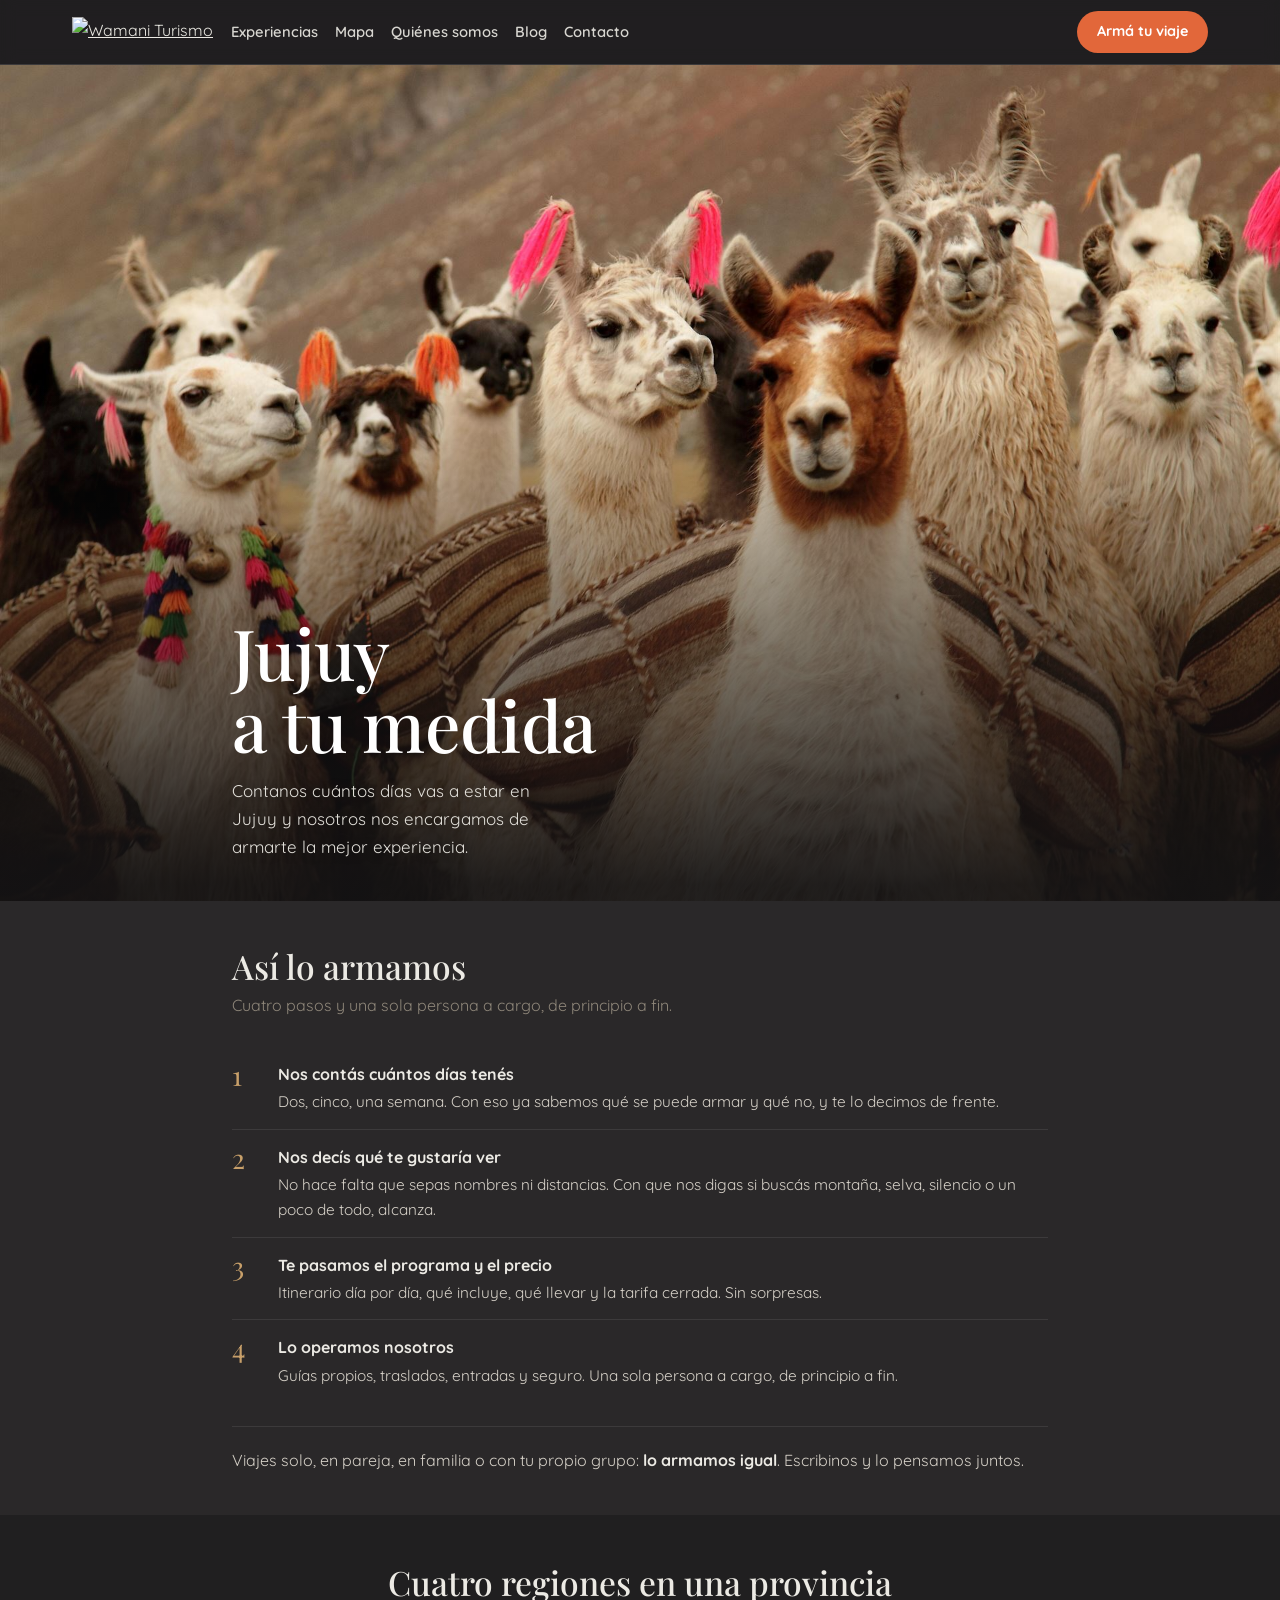
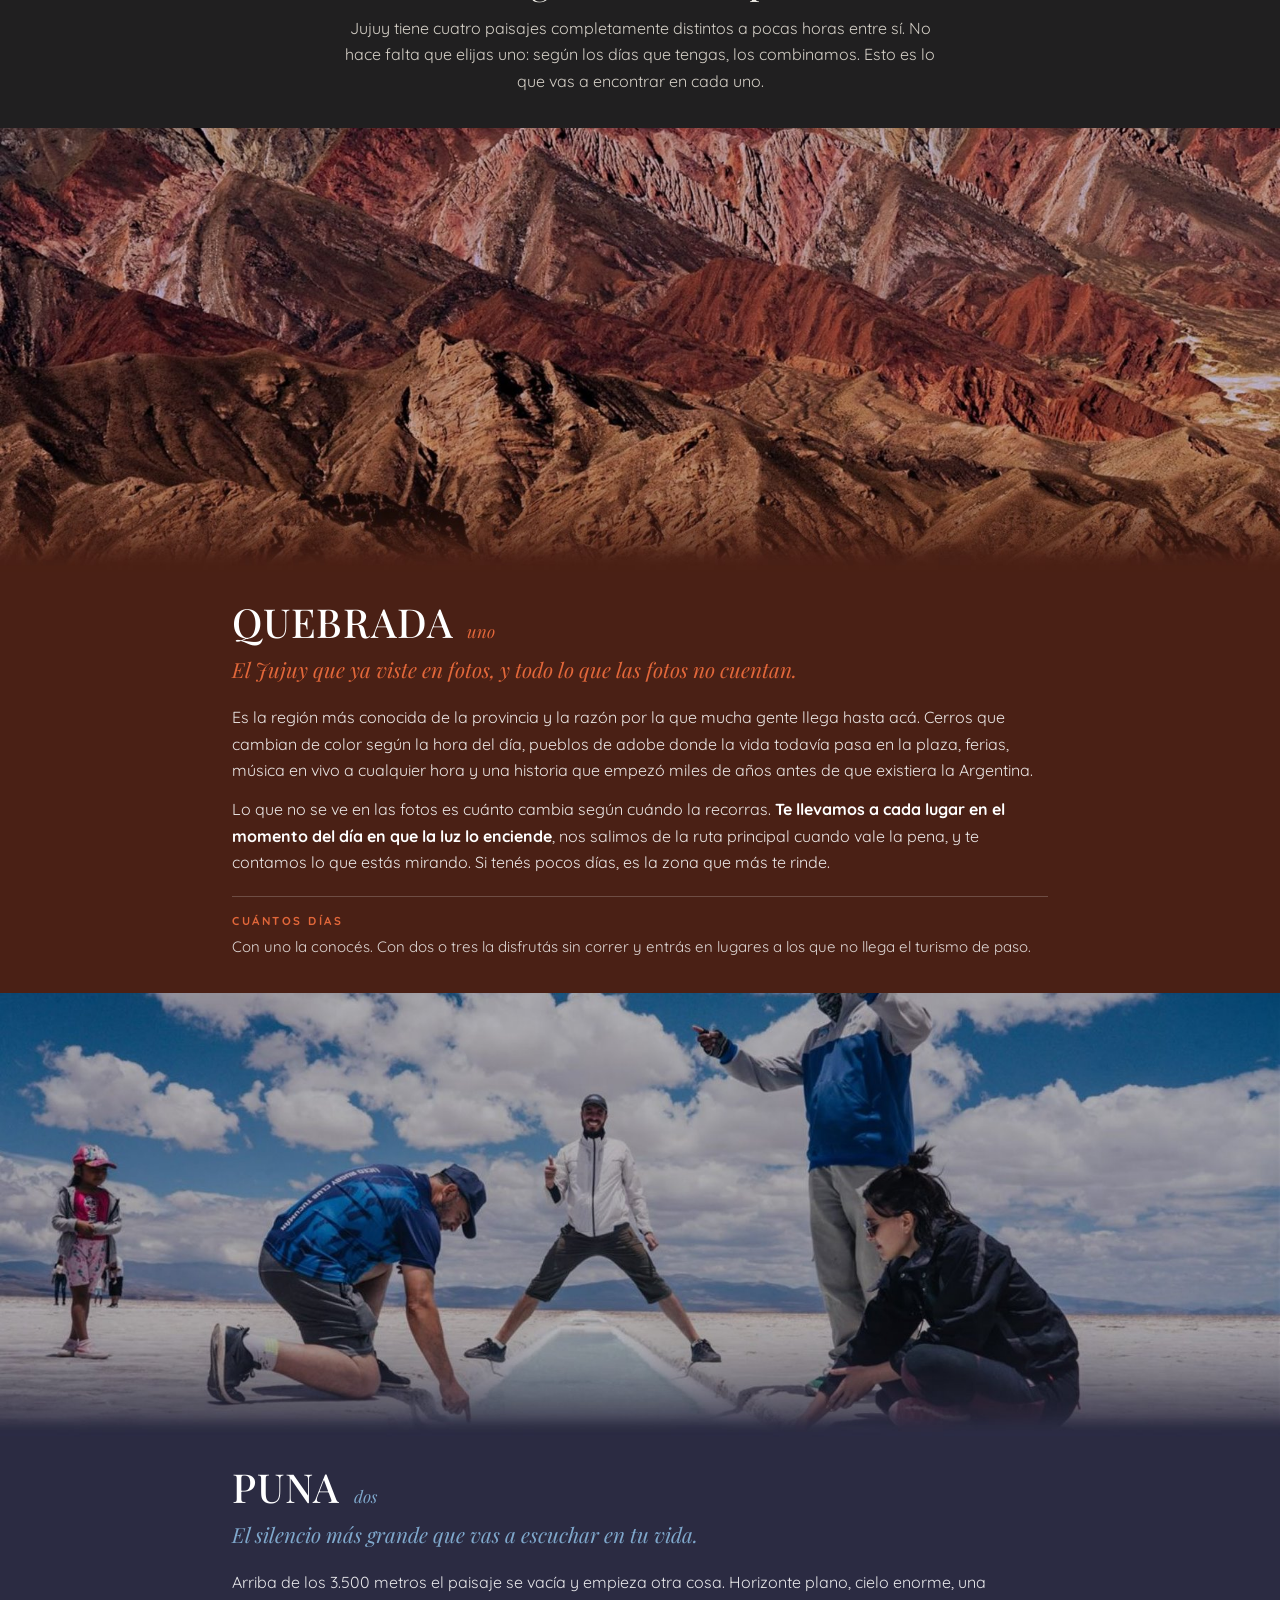
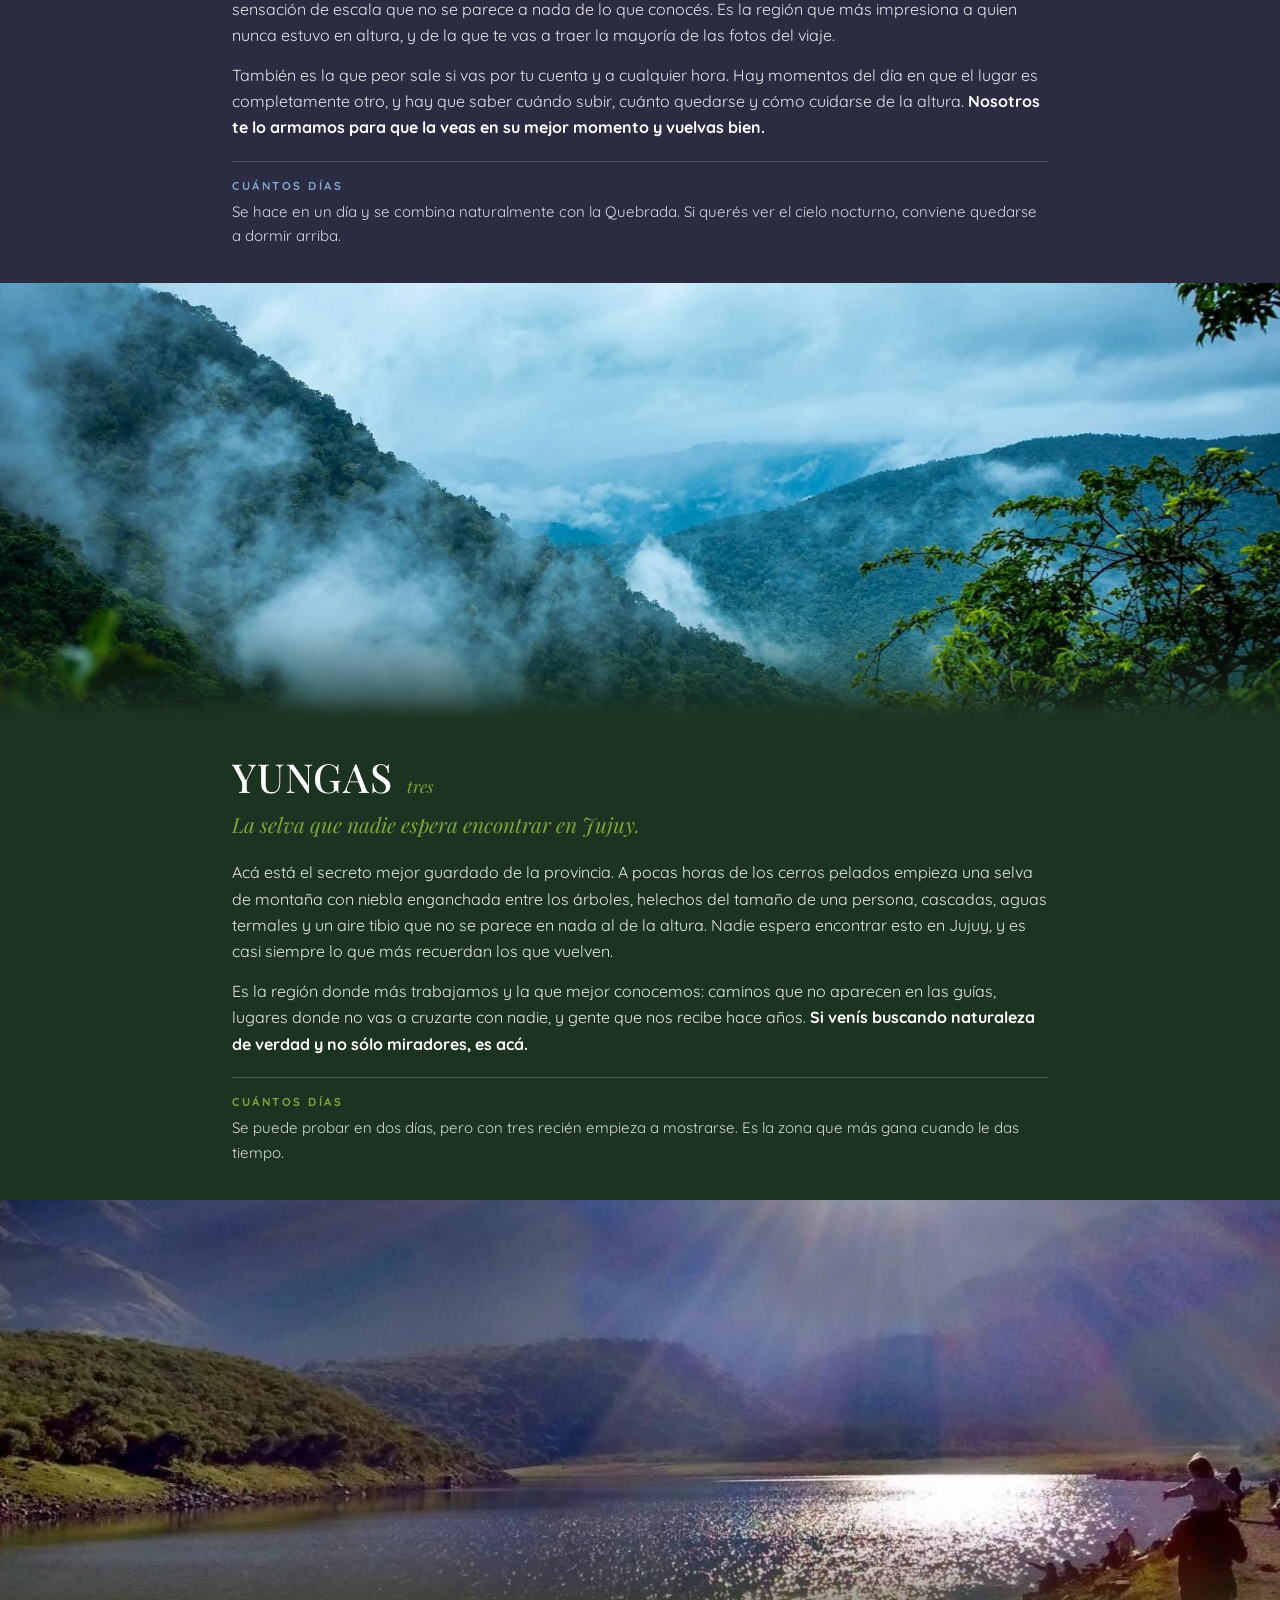
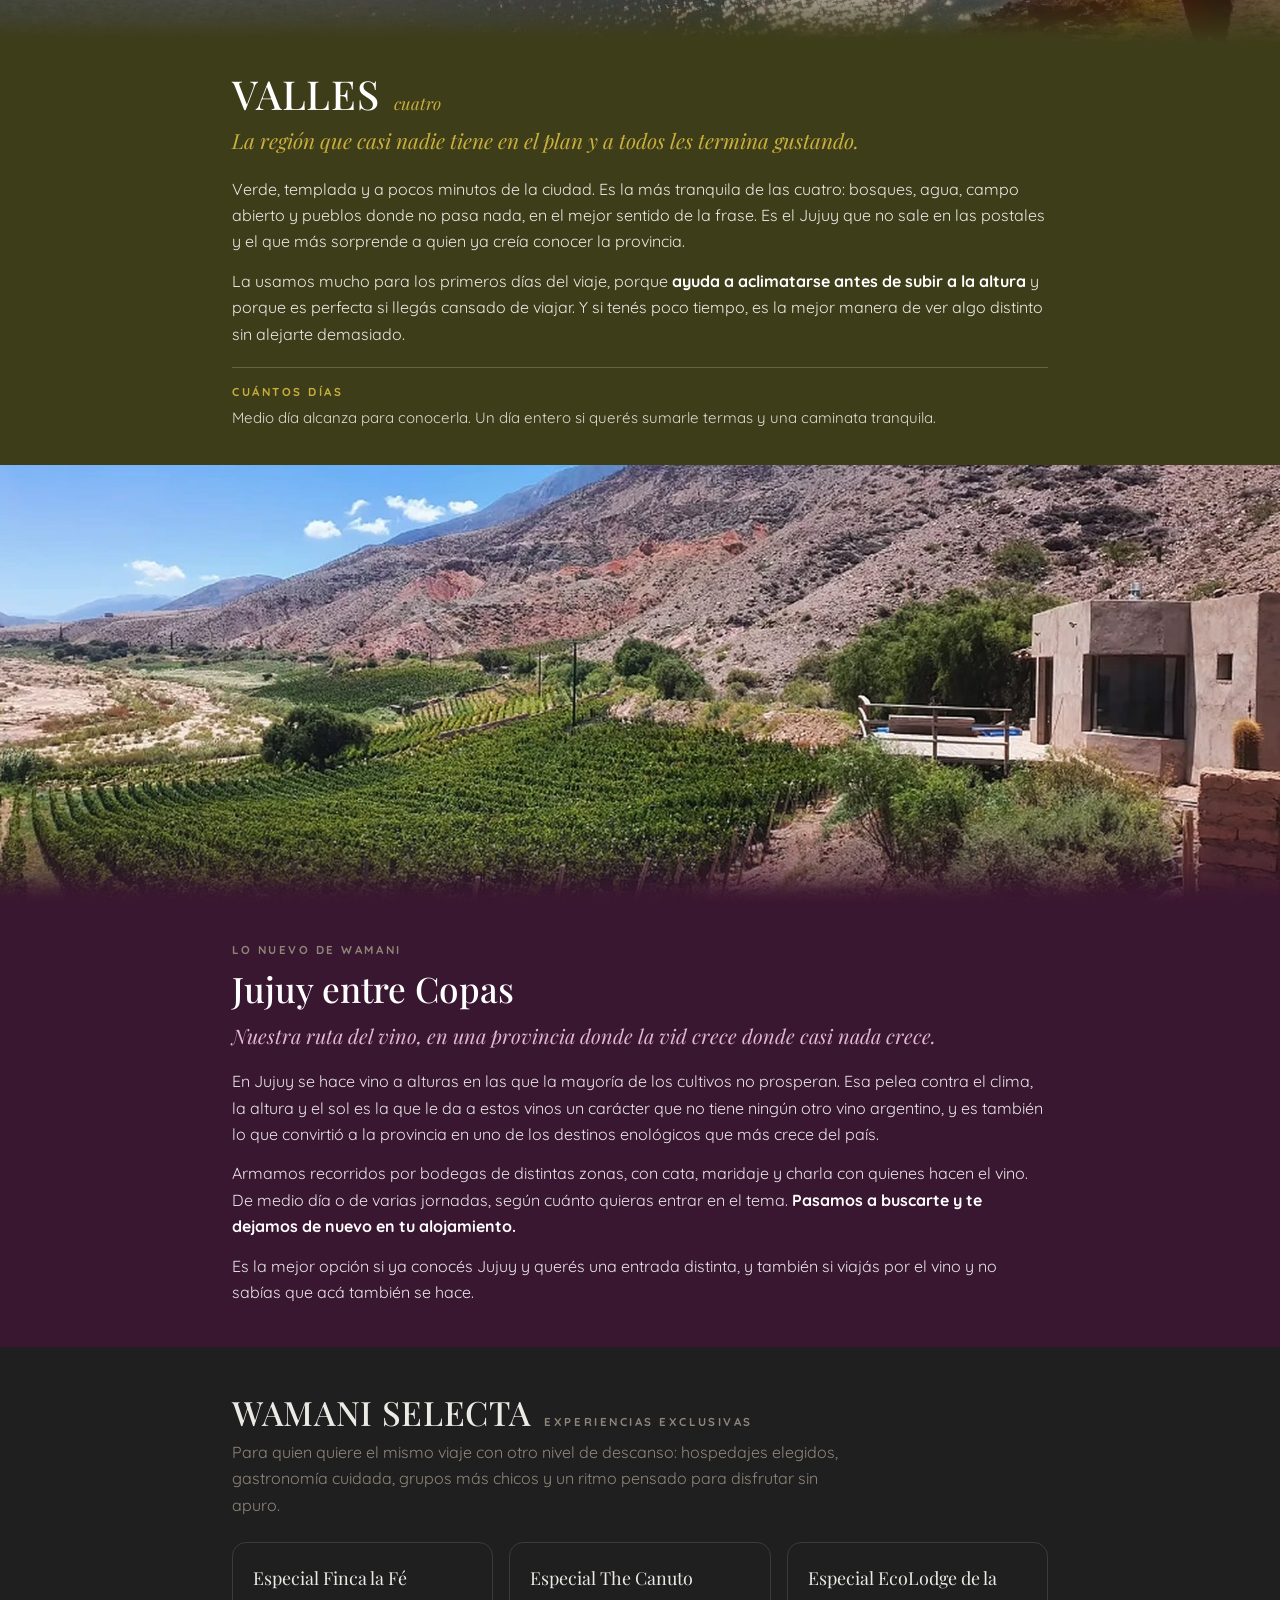
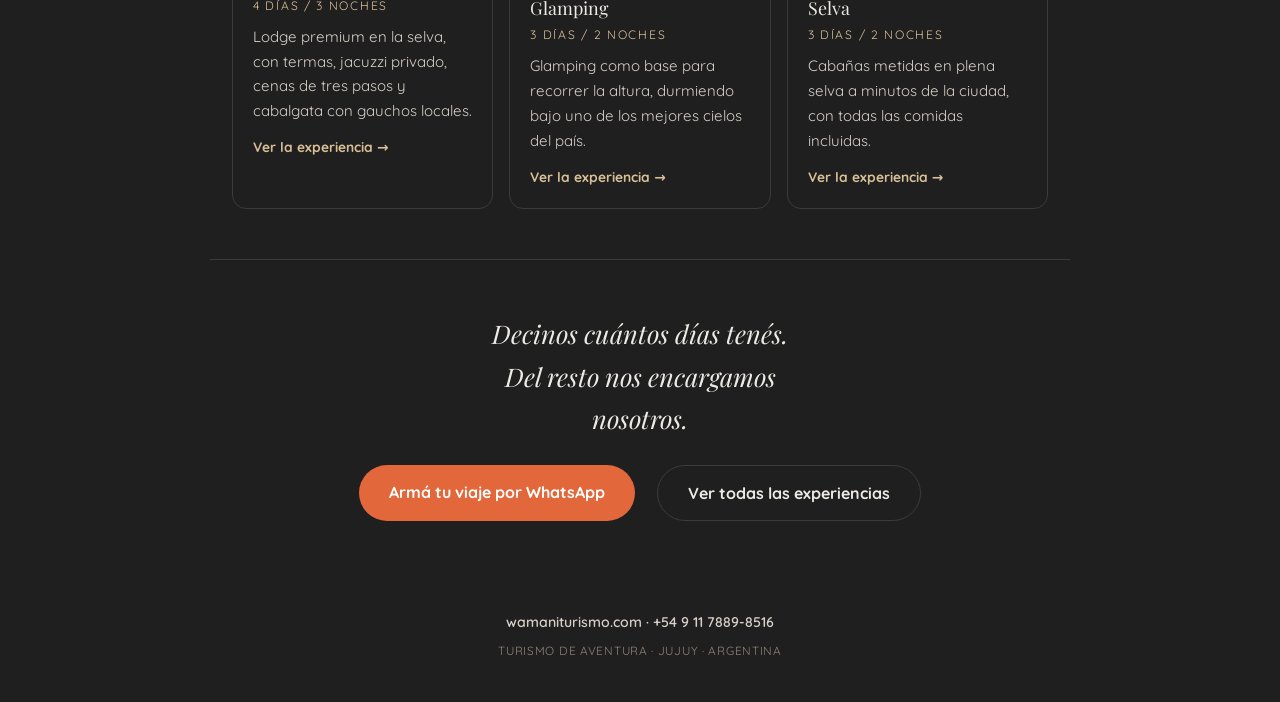
==== commit 078b198f: "Las fotos van enteras: ni recortadas ni de a dos Criterio de Lautaro, y vale para todo el sitio: una" ====
--- a/wwwroot/a-medida/index.html
+++ b/wwwroot/a-medida/index.html
@@ -76,16 +76,22 @@
 }
 
 /* ── portada ── */
-/* La portada se muestra lo más entera posible: la foto son las llamas y recortarla
-   de más se lleva puesto justo lo que hay que ver. Sólo se recorta cuando la
-   pantalla es muy alta. */
-.hero{position:relative;aspect-ratio:1920/1254;max-height:76vh;min-height:340px;
-  display:flex;align-items:flex-end;overflow:hidden}
-.hero>img{position:absolute;inset:0;width:100%;height:100%;object-fit:cover}
-.hero::after{content:"";position:absolute;inset:0;
-  background:linear-gradient(to top,rgba(20,19,20,.93) 4%,rgba(20,19,20,.55) 42%,rgba(20,19,20,.1) 78%)}
-.hero .cont{position:relative;z-index:2;width:100%;max-width:860px;margin:0 auto;
-  padding:0 22px 44px;}
+/* La portada va ENTERA y a todo el ancho. Nada de recortarla: la foto son las
+   llamas y cualquier recorte se lleva puesto justo lo que hay que ver. El título
+   se apoya sobre el pie de la foto, que es donde el velo la oscurece. */
+.hero{position:relative}
+.hero>img{display:block;width:100%;height:auto}
+.hero::after{content:"";position:absolute;inset:0;pointer-events:none;
+  background:linear-gradient(to top,rgba(20,19,20,.93) 2%,rgba(20,19,20,.5) 30%,rgba(20,19,20,0) 62%)}
+.hero .cont{position:absolute;left:0;right:0;bottom:0;z-index:2;max-width:860px;margin:0 auto;
+  padding:0 22px 40px;}
+/* En pantallas angostas la foto queda bajita y el título no entra encima sin
+   taparla: ahí el texto baja y se apoya en el fondo de la página. */
+@media (max-width:620px){
+  .hero::after{display:none}
+  .hero .cont{position:static;padding:20px 22px 4px}
+  .hero .baja{text-shadow:none}
+}
 .hero h1{font-size:clamp(2.6rem,9vw,4.4rem);color:#fff;line-height:1.02;letter-spacing:-.01em}
 .hero .baja{color:#eceae4;opacity:.95;max-width:34ch;margin-top:16px;font-size:1.06rem;
   text-shadow:0 1px 14px rgba(14,12,11,.6)}
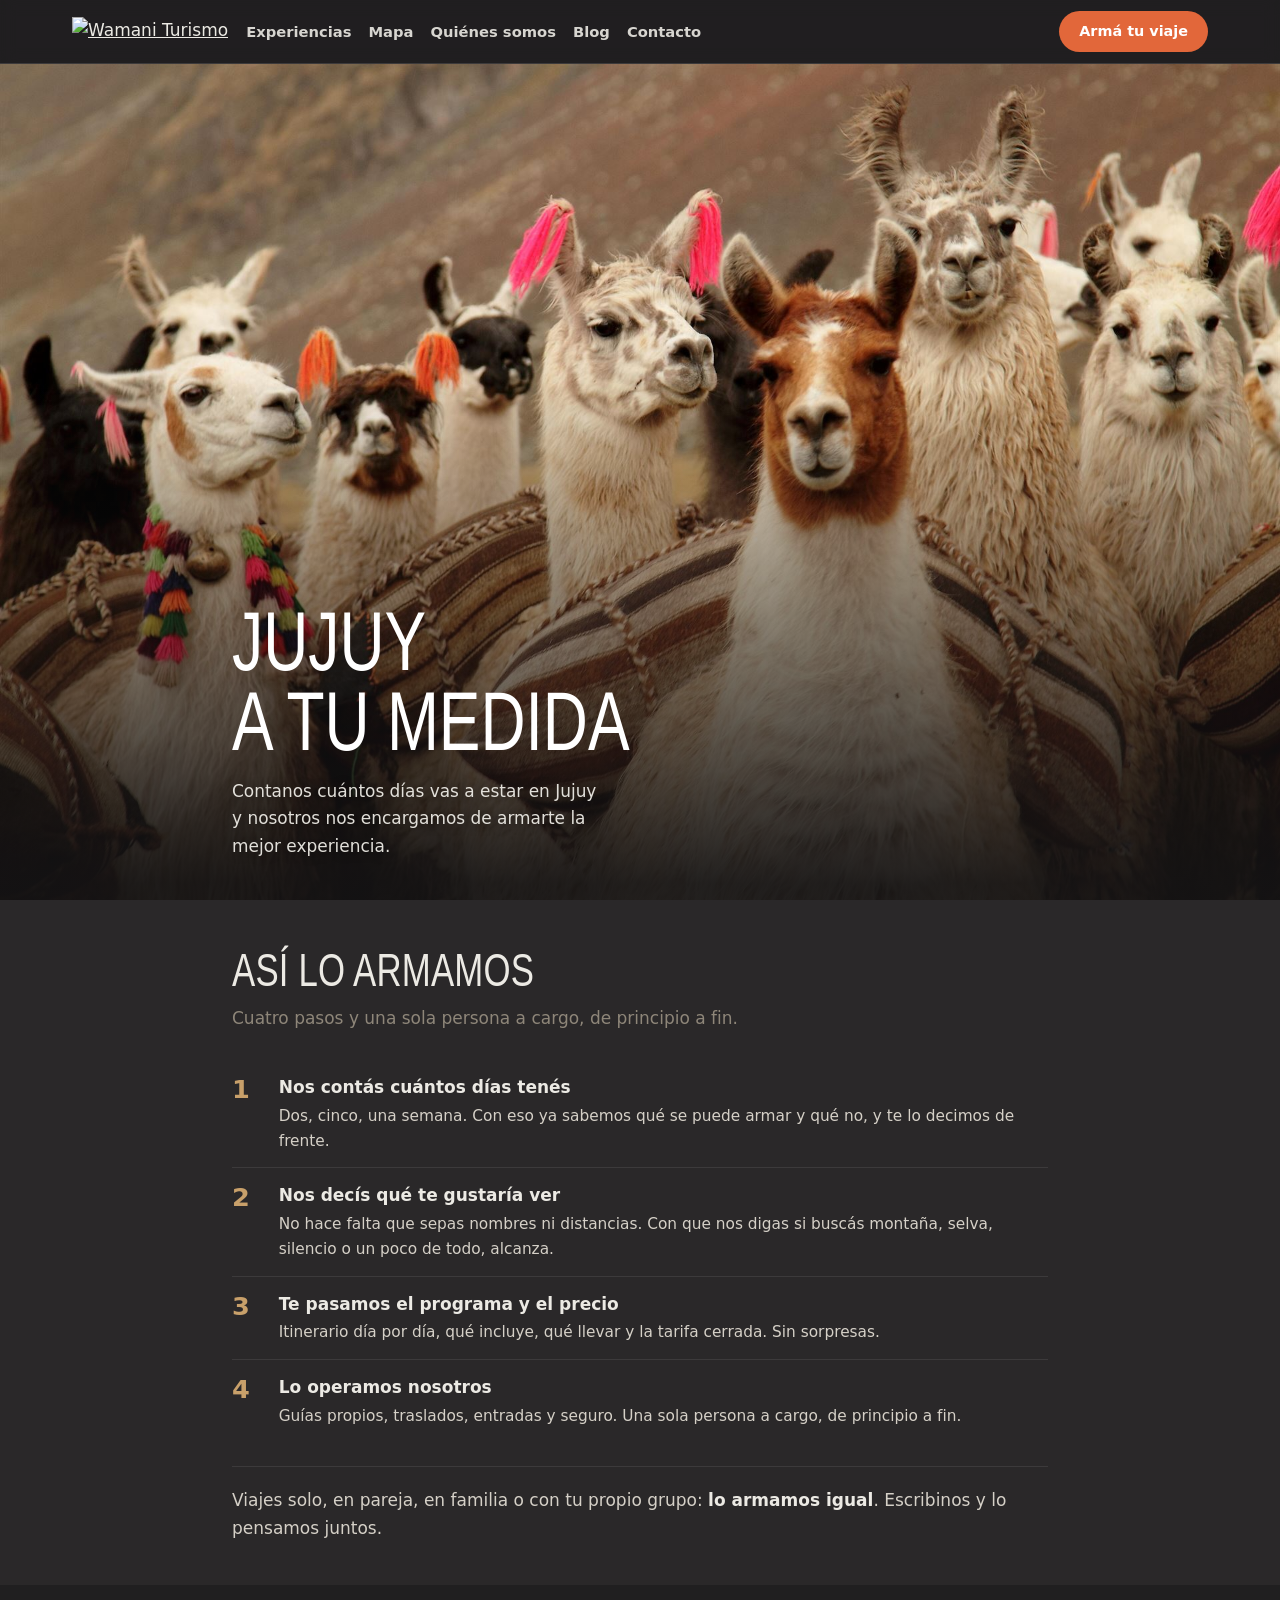
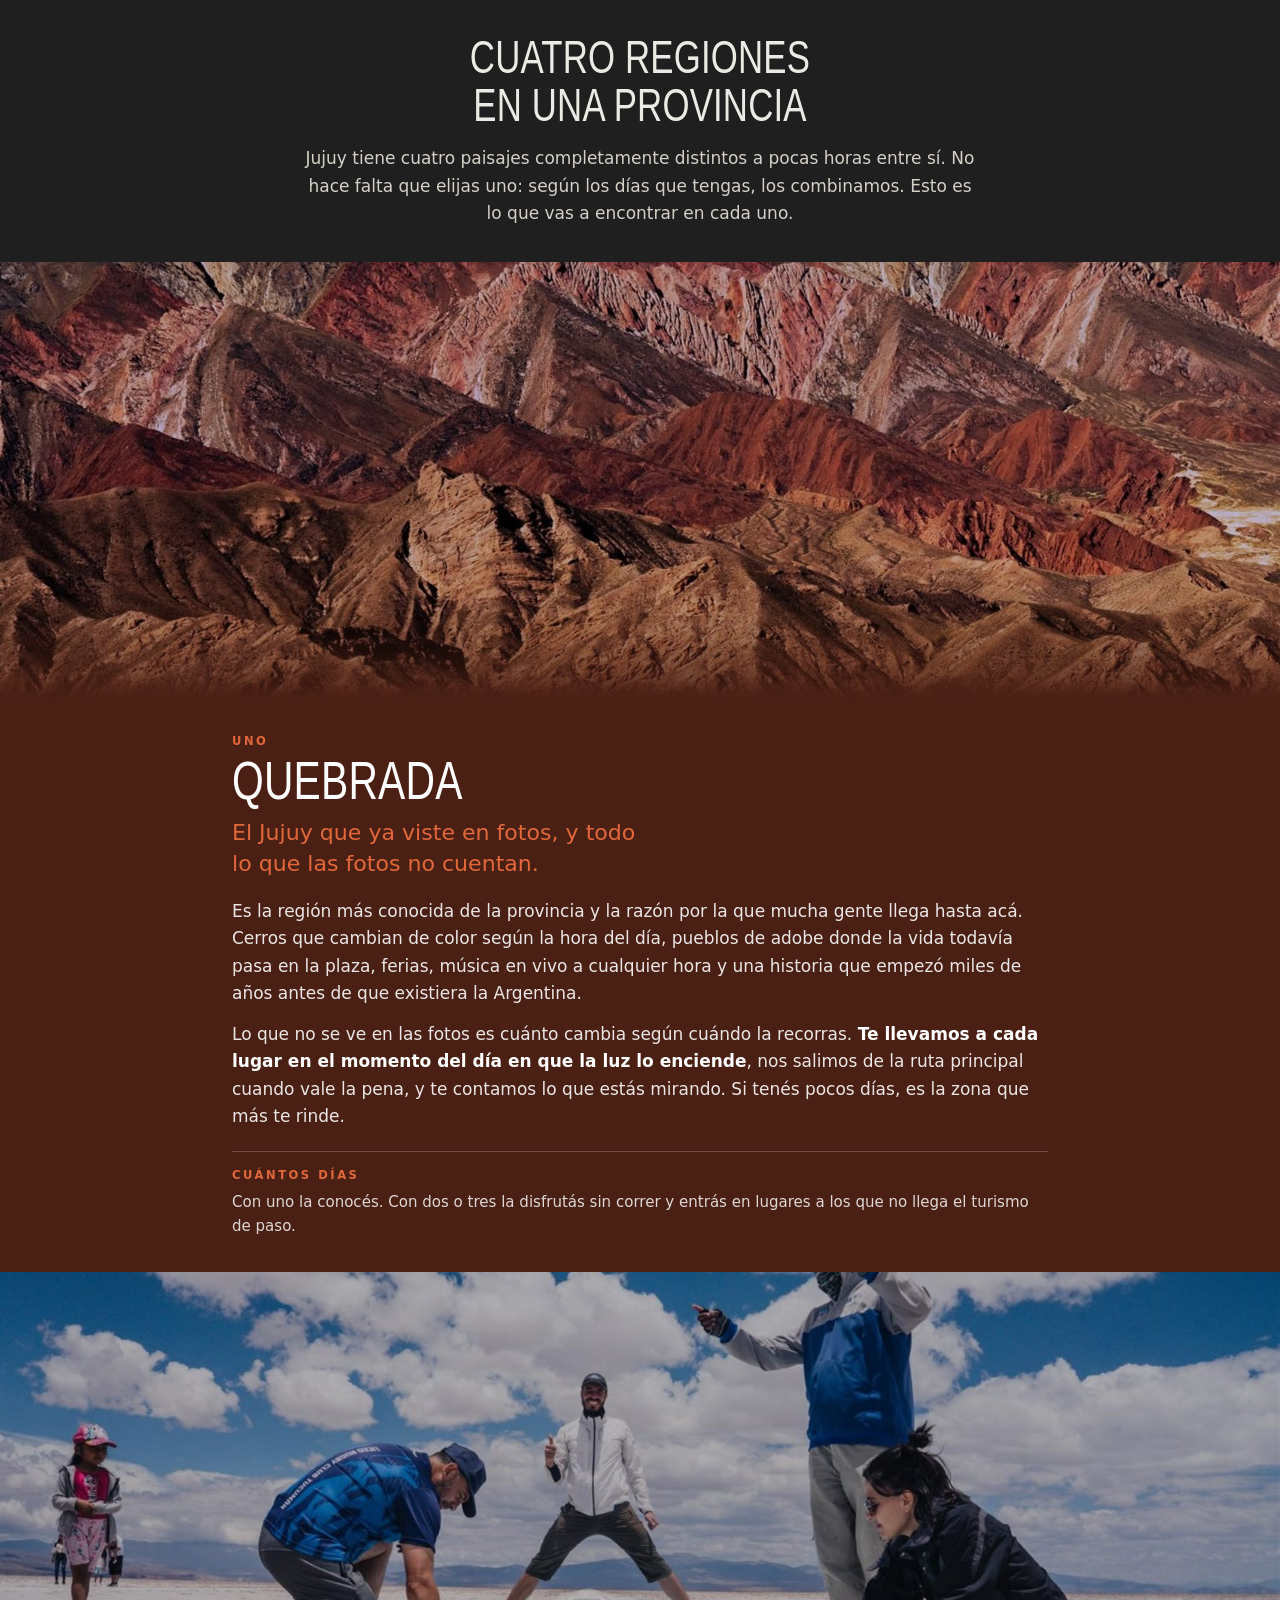
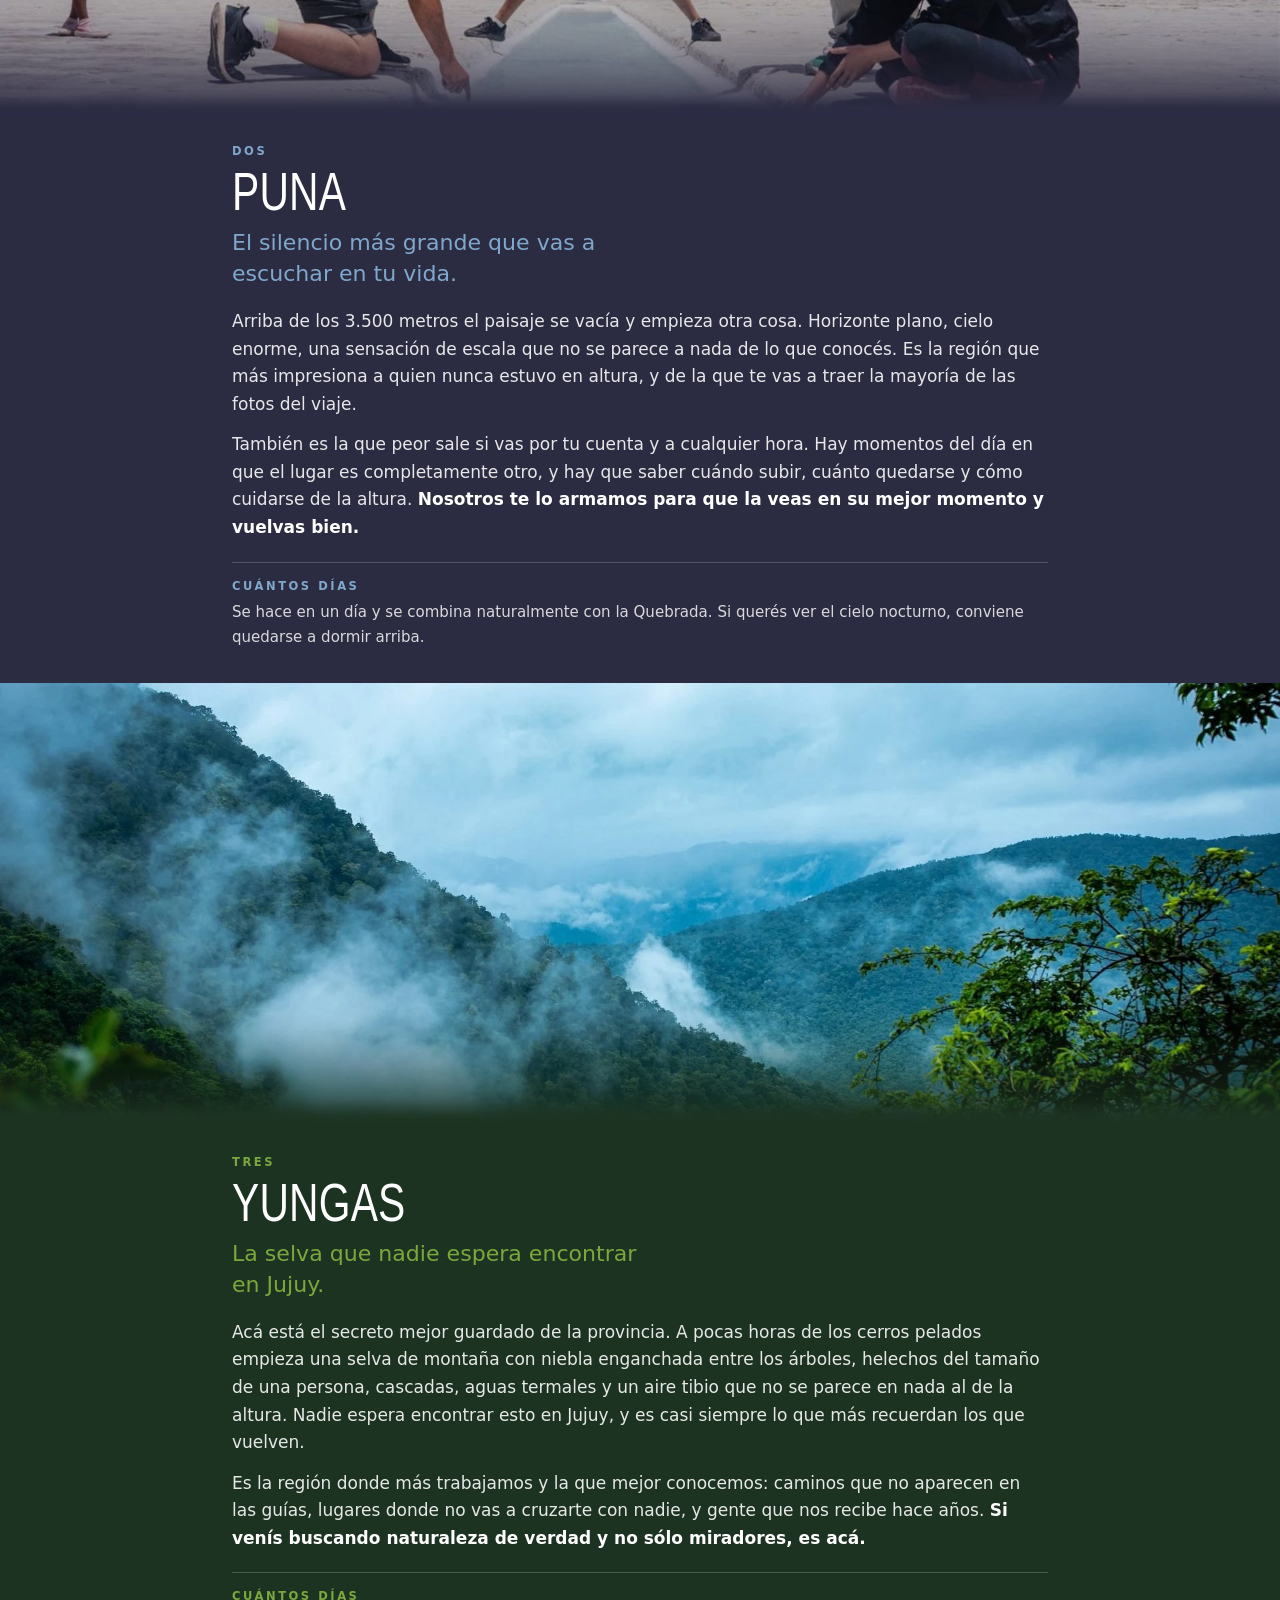
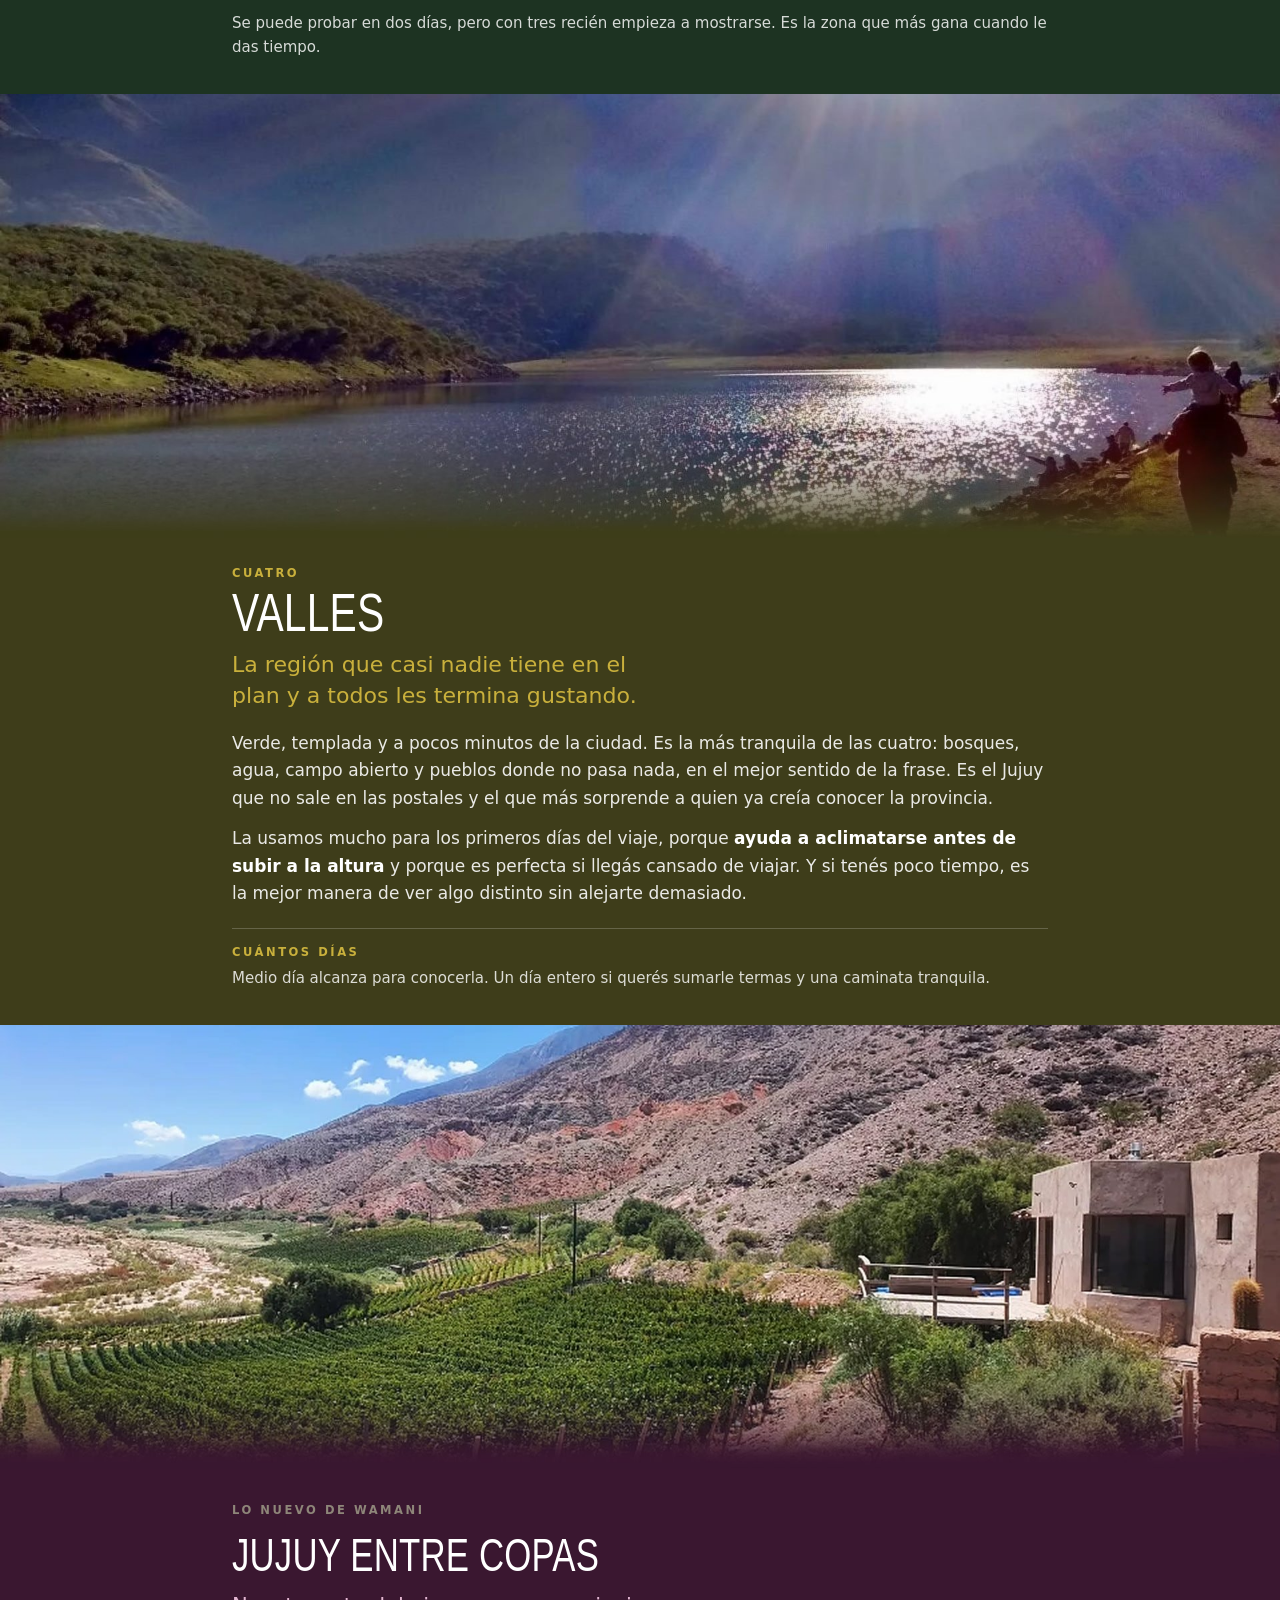
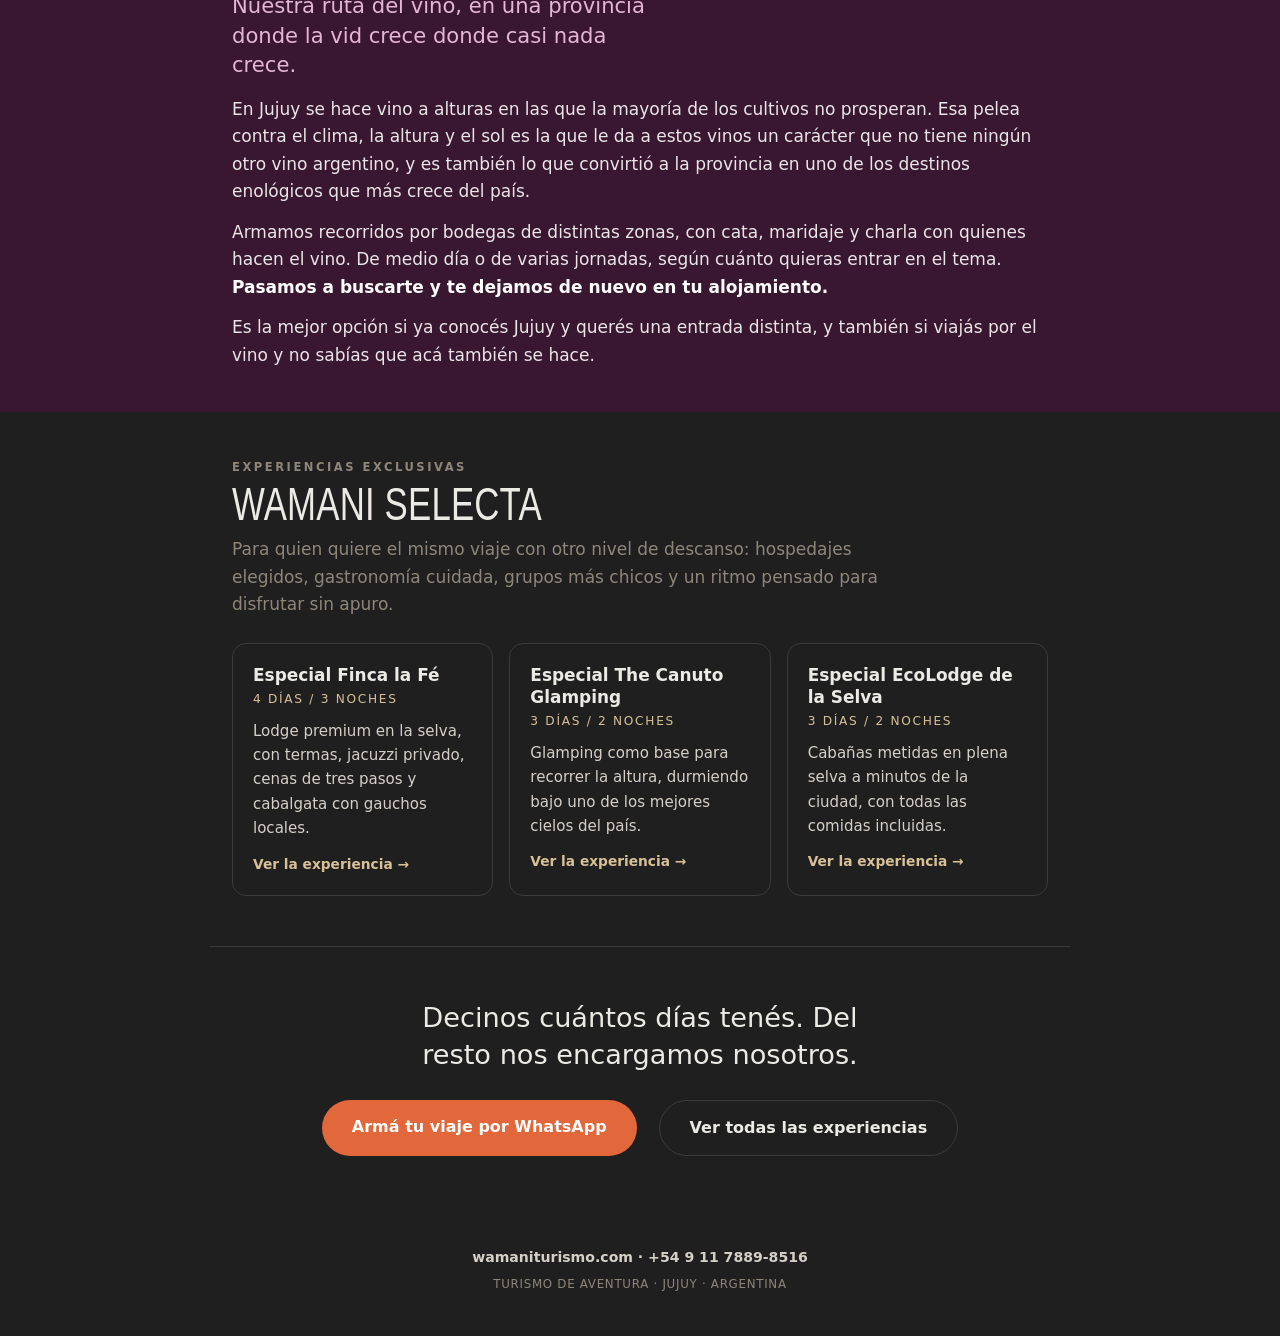
==== commit f4edc10b: "Tipografia de marca en toda la web: HighVoltage Rough + Moche Las dos tipografias del manual reempla" ====
--- a/wwwroot/a-medida/index.html
+++ b/wwwroot/a-medida/index.html
@@ -14,9 +14,8 @@
 <meta property="og:site_name" content="Wamani Turismo">
 <meta name="twitter:card" content="summary_large_image">
 <link rel="icon" href="/logo/wamani-icono-192.png">
-<link rel="preconnect" href="https://fonts.googleapis.com">
-<link rel="preconnect" href="https://fonts.gstatic.com" crossorigin>
-<link href="https://fonts.googleapis.com/css2?family=Playfair+Display:ital,wght@0,500;0,600;1,500&family=Quicksand:wght@400;500;600;700&display=swap" rel="stylesheet">
+<link rel="preload" href="/fonts/wamani-titulo.woff2" as="font" type="font/woff2" crossorigin>
+<link rel="preload" href="/fonts/wamani-texto-400.woff2" as="font" type="font/woff2" crossorigin>
 <script type="application/ld+json">
 {
   "@context":"https://schema.org","@type":"Service",
@@ -41,21 +40,41 @@
       escritorio). Mismos textos, mismos colores por región y las mismas dos
       tipografías de la web; lo que cambia es que acá el ancho manda: el papel
       es de 720 pt fijos y esto tiene que andar igual en un teléfono. ── */
+/* -- Las dos tipografias de la marca, servidas por nosotros. No van por Google
+      Fonts: asi no hay dos conexiones extra antes de que se vea una letra.
+      Los .woff2 estan recortados (la de titulos solo trae MAYUSCULAS, numeros y
+      signos, que es todo lo que usa un titulo): 45 KB las cuatro juntas.
+      NO subir nunca el .ttf crudo: la de titulos pesa 333 KB sin recortar. -- */
+@font-face{font-family:"Wamani Titulo";src:url("/fonts/wamani-titulo.woff2") format("woff2");
+  font-weight:400;font-style:normal;font-display:swap}
+@font-face{font-family:"Wamani Texto";src:url("/fonts/wamani-texto-300.woff2") format("woff2");
+  font-weight:300;font-style:normal;font-display:swap}
+@font-face{font-family:"Wamani Texto";src:url("/fonts/wamani-texto-400.woff2") format("woff2");
+  font-weight:400;font-style:normal;font-display:swap}
+@font-face{font-family:"Wamani Texto";src:url("/fonts/wamani-texto-700.woff2") format("woff2");
+  font-weight:700;font-style:normal;font-display:swap}
 :root{
   --fondo:#201f20; --panel:#2a2829;
   --tinta:#eceae4; --suave:#d5d0c7; --tenue:#8e8679; --linea:#3c3a3b;
   --dorado:#d8c096; --coral:#e2673a;
-  --display:"Playfair Display",Georgia,serif;
-  --texto:"Quicksand",system-ui,-apple-system,"Segoe UI",sans-serif;
+  --display:"Wamani Titulo",Impact,"Arial Narrow",sans-serif;
+  --texto:"Wamani Texto",system-ui,-apple-system,"Segoe UI",sans-serif;
   color-scheme:dark;
 }
 *{margin:0;padding:0;box-sizing:border-box}
 html{scroll-behavior:smooth}
 body{font-family:var(--texto);background:var(--fondo);color:var(--tinta);
-  font-size:1rem;line-height:1.65;-webkit-font-smoothing:antialiased}
+  font-size:1.0625rem;line-height:1.62;-webkit-font-smoothing:antialiased}
 img{max-width:100%;display:block}
 a{color:inherit}
-h1,h2,h3{font-family:var(--display);font-weight:500;line-height:1.18;text-wrap:balance}
+/* HighVoltage Rough se dibuja un 30% mas ancha de lo que es la marca: SIEMPRE
+   va condensada al 75% y SIEMPRE en mayusculas. Debajo de ~40px se empasta, por
+   eso los tamanos de abajo subieron. Nunca una barra "/" en un titulo: esta
+   fuente la dibuja como un garabato (usar "." o "y"). */
+h1,h2,h3{font-family:var(--display);font-weight:400;line-height:1.04;
+  text-transform:uppercase;letter-spacing:.005em;text-wrap:balance;
+  transform:scaleX(.75);transform-origin:left center}
+.puente h2,.cierre-cta h2{transform-origin:center}
 .wrap{max-width:860px;margin:0 auto;padding-inline:22px}
 .lab{font-family:var(--texto);font-weight:700;font-size:.72rem;letter-spacing:.22em;
   text-transform:uppercase;color:var(--tenue)}
@@ -92,18 +111,18 @@
   .hero .cont{position:static;padding:20px 22px 4px}
   .hero .baja{text-shadow:none}
 }
-.hero h1{font-size:clamp(2.6rem,9vw,4.4rem);color:#fff;line-height:1.02;letter-spacing:-.01em}
+.hero h1{font-size:clamp(2.9rem,10.5vw,5.2rem);color:#fff;line-height:.96;letter-spacing:0}
 .hero .baja{color:#eceae4;opacity:.95;max-width:34ch;margin-top:16px;font-size:1.06rem;
   text-shadow:0 1px 14px rgba(14,12,11,.6)}
 
 /* ── así lo armamos ── */
 .pasos{background:var(--panel);padding-block:46px 42px}
-.pasos h2{font-size:clamp(1.6rem,4.6vw,2.1rem);margin-bottom:6px}
+.pasos h2{font-size:clamp(2.1rem,6.4vw,2.9rem);margin-bottom:10px}
 .pasos .baja{color:var(--tenue);margin-bottom:28px}
 .paso{display:flex;gap:16px;align-items:flex-start;padding-block:14px;border-top:1px solid var(--linea)}
 .paso:first-of-type{border-top:none}
-.paso .n{font-family:var(--display);font-size:1.7rem;color:#c8a06a;line-height:1.1;
-  width:1.1em;flex:none}
+.paso .n{font-family:var(--texto);font-weight:700;font-size:1.6rem;color:#c8a06a;line-height:1.2;
+  width:1.2em;flex:none}
 .paso .pt{font-weight:700;margin-bottom:2px}
 .paso .pd{color:var(--suave);font-size:.96rem}
 .cierre{margin-top:24px;color:var(--suave);border-top:1px solid var(--linea);padding-top:20px}
@@ -111,7 +130,7 @@
 
 /* ── puente ── */
 .puente{text-align:center;padding-block:48px 34px}
-.puente h2{font-size:clamp(1.6rem,4.6vw,2.1rem);margin-bottom:12px}
+.puente h2{font-size:clamp(2.1rem,6.4vw,2.9rem);margin-bottom:16px}
 .puente p{color:var(--suave);max-width:62ch;margin:0 auto}
 
 /* ── las cuatro regiones ── */
@@ -122,11 +141,14 @@
    color. Por eso tampoco hay ya una línea entre la foto y el texto. */
 .region>img{width:100%;height:auto}
 .region .cuerpo{background:var(--c);padding-block:26px 34px}
-.region .enc{display:flex;align-items:baseline;gap:14px;margin-bottom:6px;flex-wrap:wrap}
-.region h2{font-size:clamp(1.9rem,6vw,2.5rem);color:#fff;text-transform:uppercase;letter-spacing:.02em}
-.region .num{font-family:var(--display);font-size:1.05rem;color:var(--a);font-style:italic}
-.region .frase{font-family:var(--display);font-style:italic;font-size:clamp(1.1rem,3.4vw,1.3rem);
-  color:var(--a);margin-bottom:18px}
+/* El "uno/dos/tres" pasa a volanta ARRIBA del titulo: al condensar el titulo al
+   75% la caja sigue midiendo el ancho sin condensar, y al lado quedaba un hueco. */
+.region .enc{display:flex;flex-direction:column-reverse;align-items:flex-start;gap:3px;margin-bottom:8px}
+.region h2{font-size:clamp(2.4rem,8vw,3.4rem);color:#fff}
+.region .num{font-family:var(--texto);font-weight:700;font-size:.72rem;letter-spacing:.22em;
+  text-transform:uppercase;color:var(--a)}
+.region .frase{font-family:var(--texto);font-weight:300;font-size:clamp(1.15rem,3.5vw,1.38rem);
+  line-height:1.4;color:var(--a);margin-bottom:18px;max-width:30ch}
 .region p.texto{color:rgba(255,255,255,.89);margin-bottom:13px}
 .region p.texto:last-of-type{margin-bottom:0}
 .region p.texto b{font-weight:700;color:#fff}
@@ -143,31 +165,32 @@
 .copas{background:#3a1730}
 .copas>img{width:100%;height:auto}
 .copas .cuerpo{padding-block:26px 42px}
-.copas h2{font-size:clamp(1.7rem,5vw,2.2rem);color:#fff;margin:6px 0 10px}
-.copas .frase{font-family:var(--display);font-style:italic;font-size:clamp(1.05rem,3.2vw,1.25rem);
-  color:#e3b7d2;margin-bottom:16px}
+.copas h2{font-size:clamp(2.1rem,6.4vw,2.9rem);color:#fff;margin:8px 0 12px}
+.copas .frase{font-family:var(--texto);font-weight:300;font-size:clamp(1.12rem,3.4vw,1.32rem);
+  line-height:1.4;color:#e3b7d2;margin-bottom:16px;max-width:32ch}
 .copas p{color:rgba(255,255,255,.89);margin-bottom:13px}
 .copas p:last-child{margin-bottom:0}
 .copas b{color:#fff}
 
 /* ── Wamani Selecta ── */
 .selecta{padding-block:46px 10px}
-.selecta .enc{display:flex;align-items:baseline;gap:13px;margin-bottom:6px;flex-wrap:wrap}
-.selecta h2{font-size:clamp(1.6rem,4.6vw,2.1rem);text-transform:uppercase;letter-spacing:.02em}
+.selecta .enc{display:flex;flex-direction:column-reverse;align-items:flex-start;gap:4px;margin-bottom:8px}
+.selecta h2{font-size:clamp(2.1rem,6.4vw,2.9rem)}
 .selecta .sub{color:var(--tenue);margin-bottom:24px;max-width:62ch}
 .tres{display:grid;grid-template-columns:repeat(auto-fit,minmax(230px,1fr));gap:16px}
 .uno{display:block;text-decoration:none;border:1px solid var(--linea);border-radius:14px;
   padding:20px;transition:border-color .2s ease,transform .2s ease;min-width:0}
 .uno:hover{border-color:var(--dorado);transform:translateY(-2px)}
-.uno .nm{font-family:var(--display);font-size:1.12rem;color:var(--tinta);margin-bottom:3px}
+.uno .nm{font-family:var(--texto);font-weight:700;font-size:1.06rem;line-height:1.3;
+  color:var(--tinta);margin-bottom:4px}
 .uno .du{font-size:.76rem;letter-spacing:.14em;text-transform:uppercase;color:var(--dorado);margin-bottom:9px}
 .uno .ds{font-size:.94rem;color:var(--suave)}
 .uno .ver{margin-top:12px;font-size:.86rem;font-weight:700;color:var(--dorado)}
 
 /* ── cierre ── */
 .cierre-cta{text-align:center;padding-block:52px 56px;margin-top:40px;border-top:1px solid var(--linea)}
-.cierre-cta .frase{font-family:var(--display);font-style:italic;font-size:clamp(1.25rem,4vw,1.6rem);
-  color:var(--tinta);max-width:24ch;margin:0 auto 26px}
+.cierre-cta .frase{font-family:var(--texto);font-weight:300;font-size:clamp(1.3rem,4.2vw,1.7rem);
+  line-height:1.38;color:var(--tinta);max-width:26ch;margin:0 auto 26px}
 .btn{display:inline-block;background:var(--coral);color:#fff;text-decoration:none;font-weight:700;
   padding:14px 30px;border-radius:999px;font-size:1rem}
 .btn.borde{background:none;border:1px solid var(--linea);color:var(--tinta);margin-left:10px}
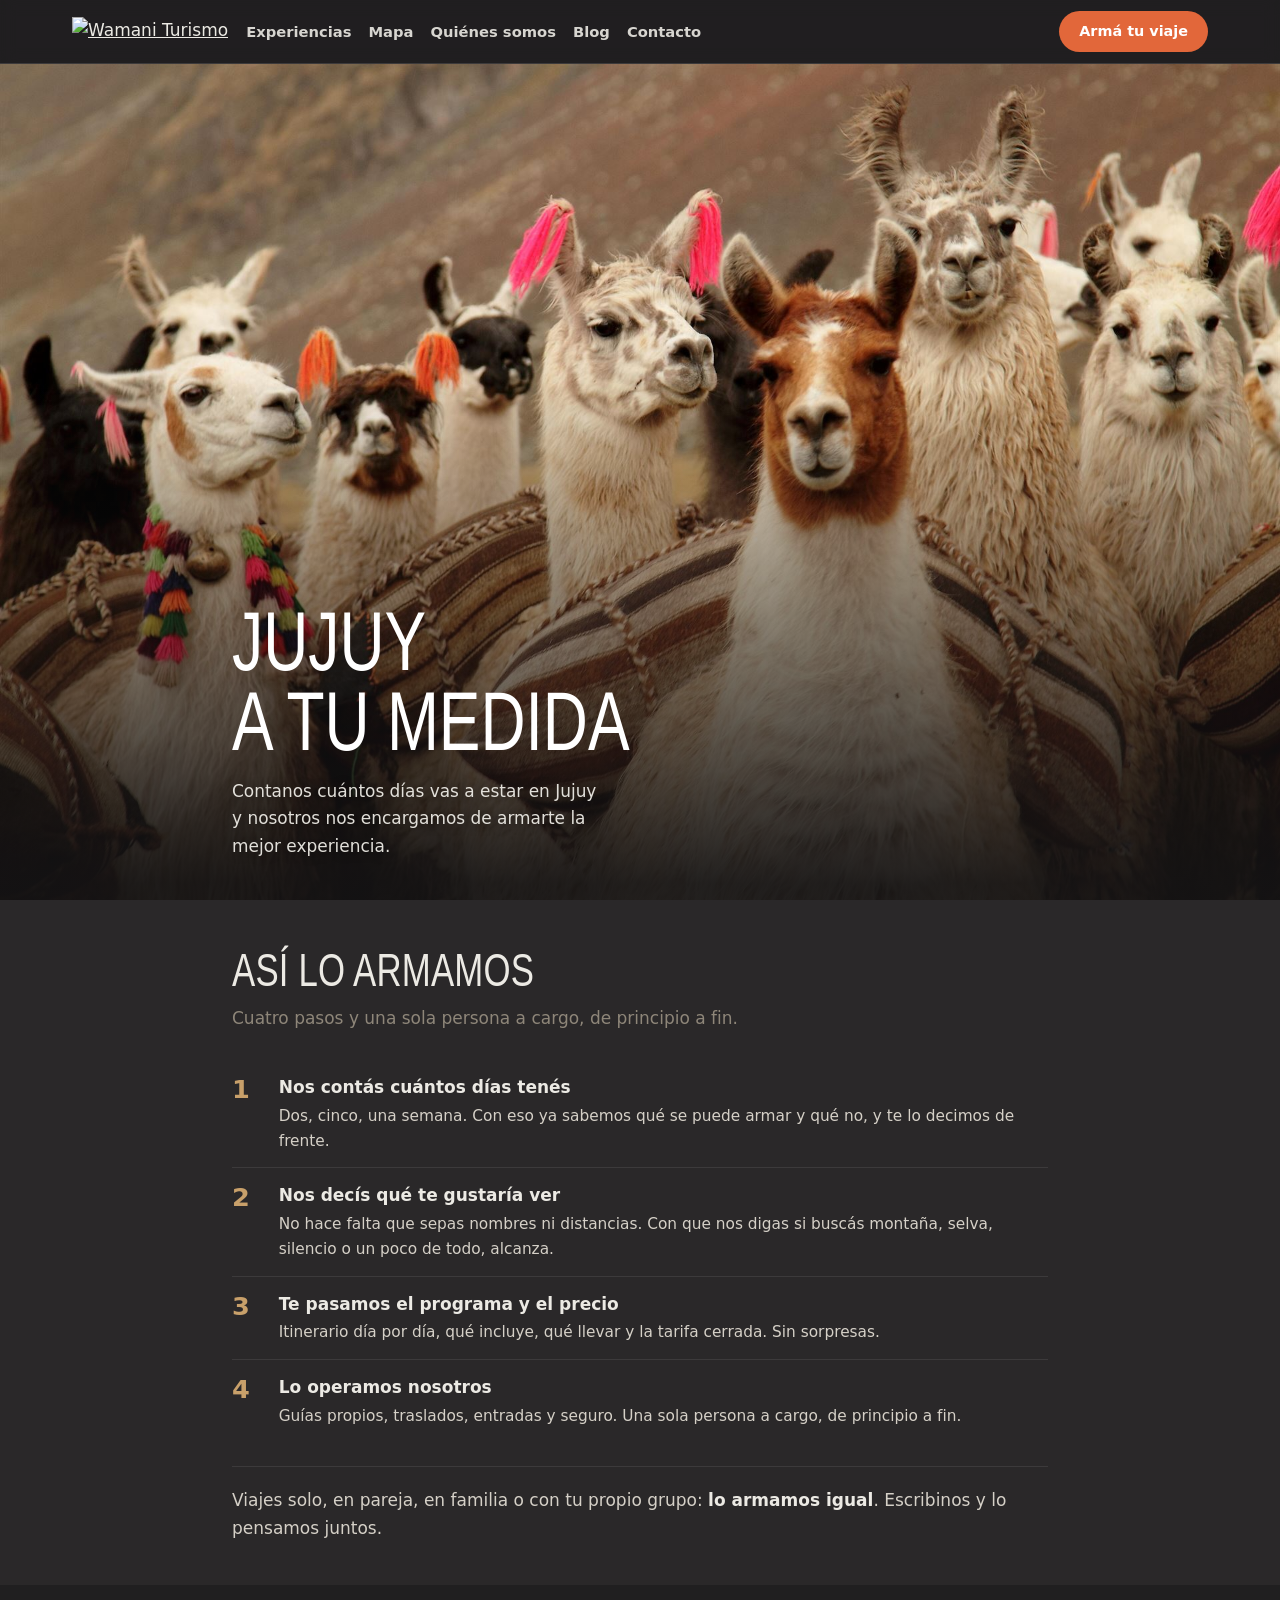
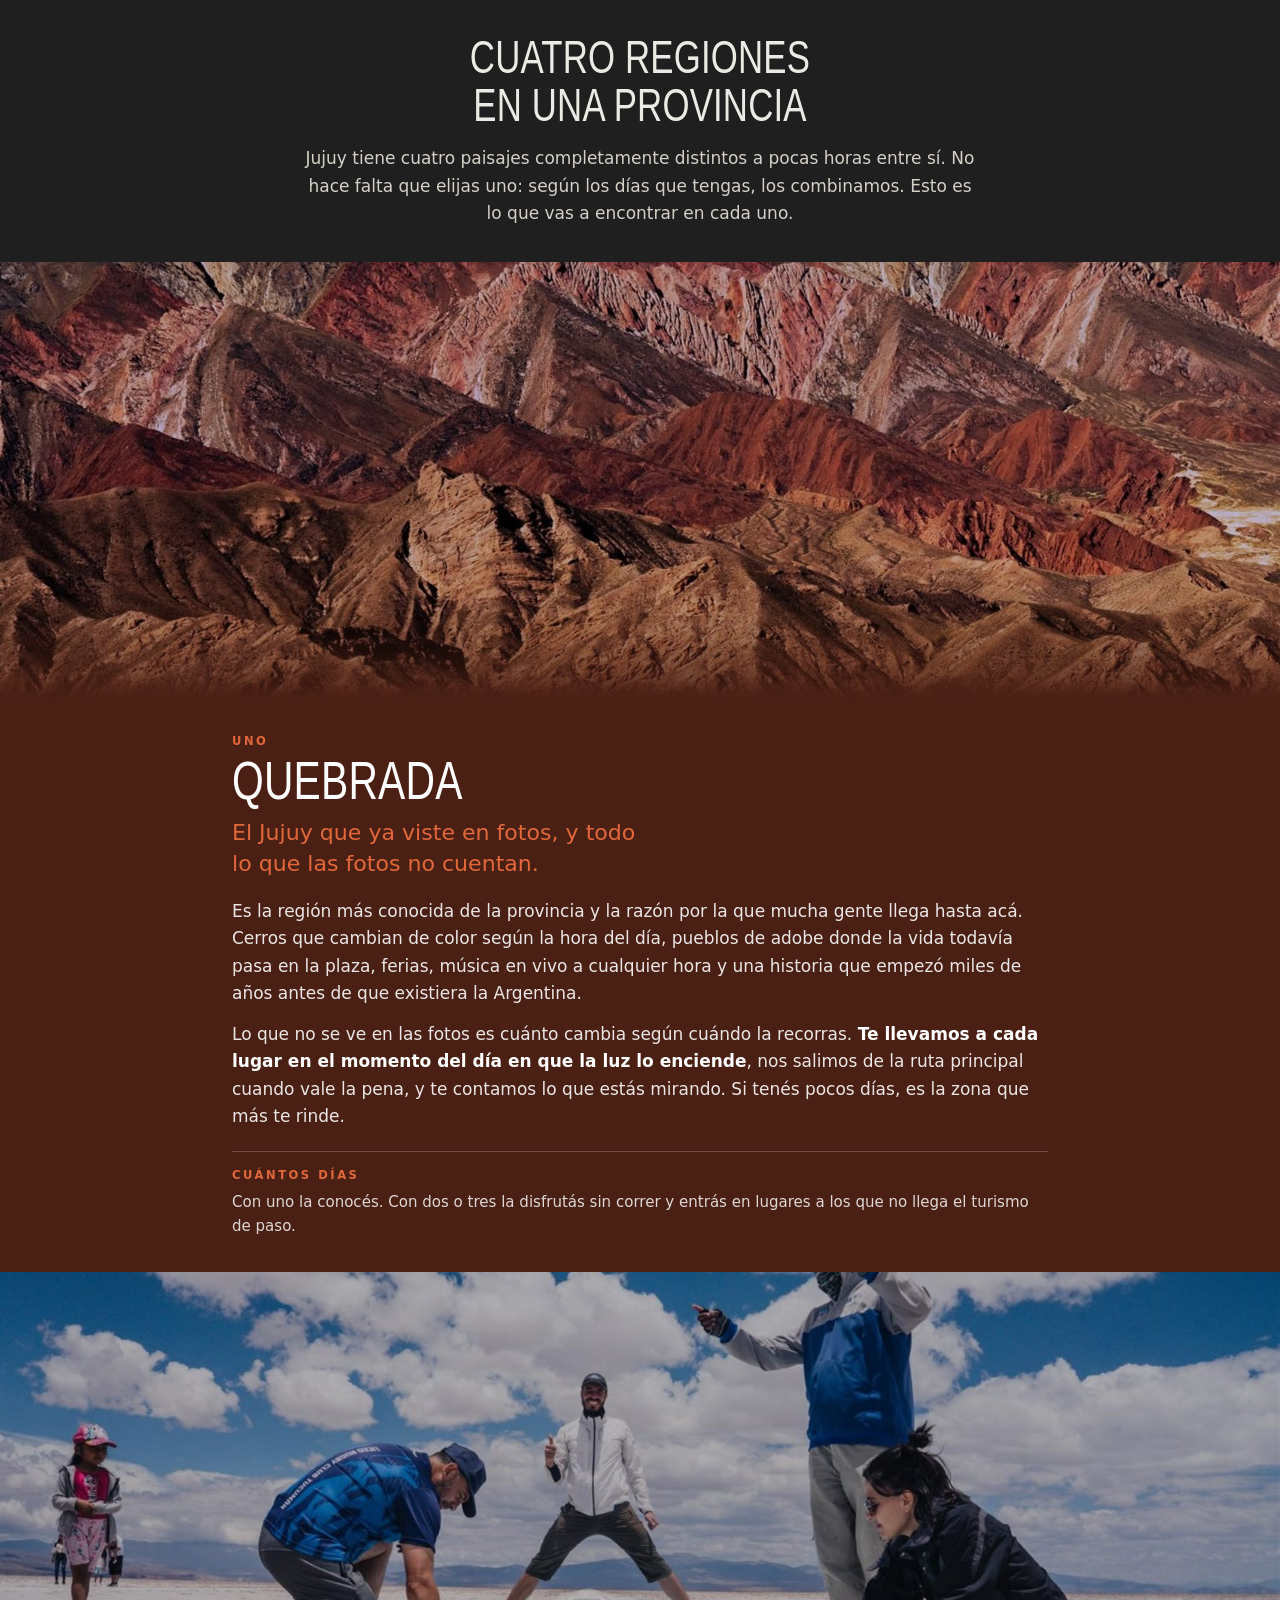
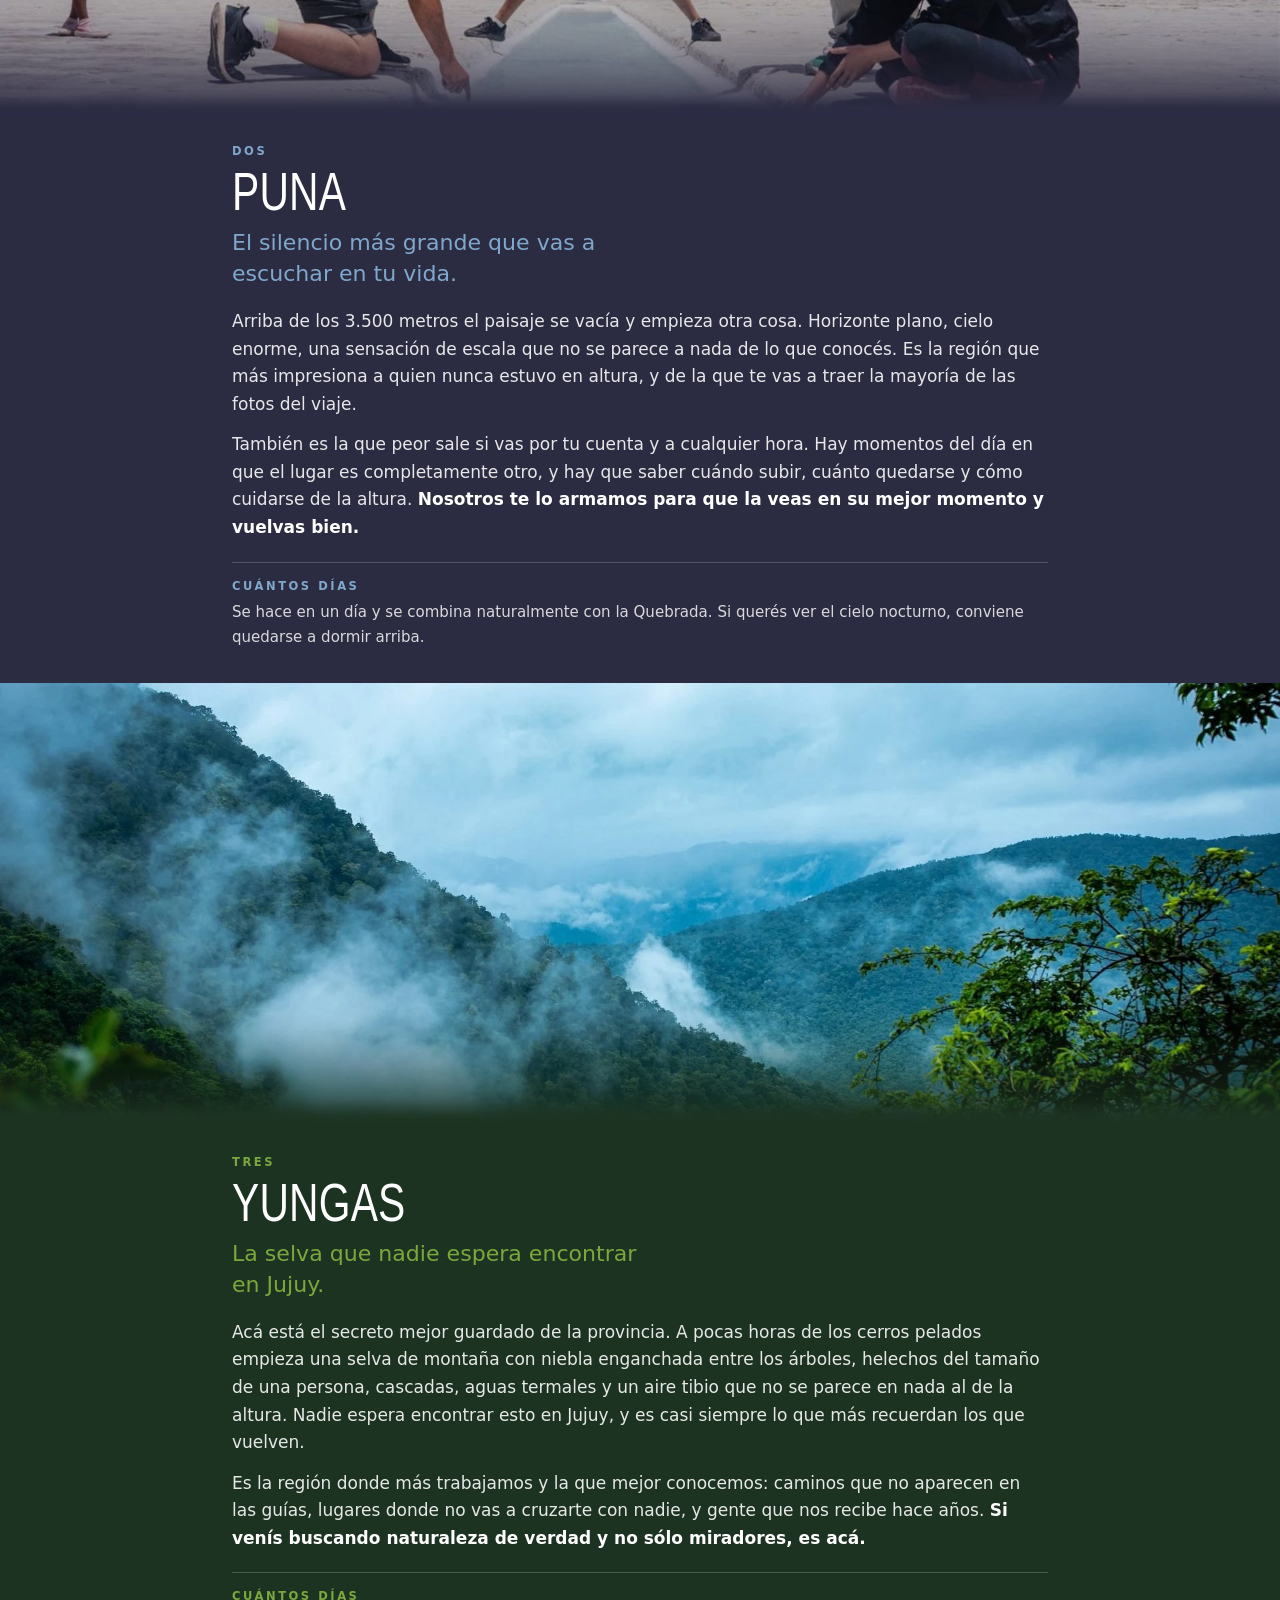
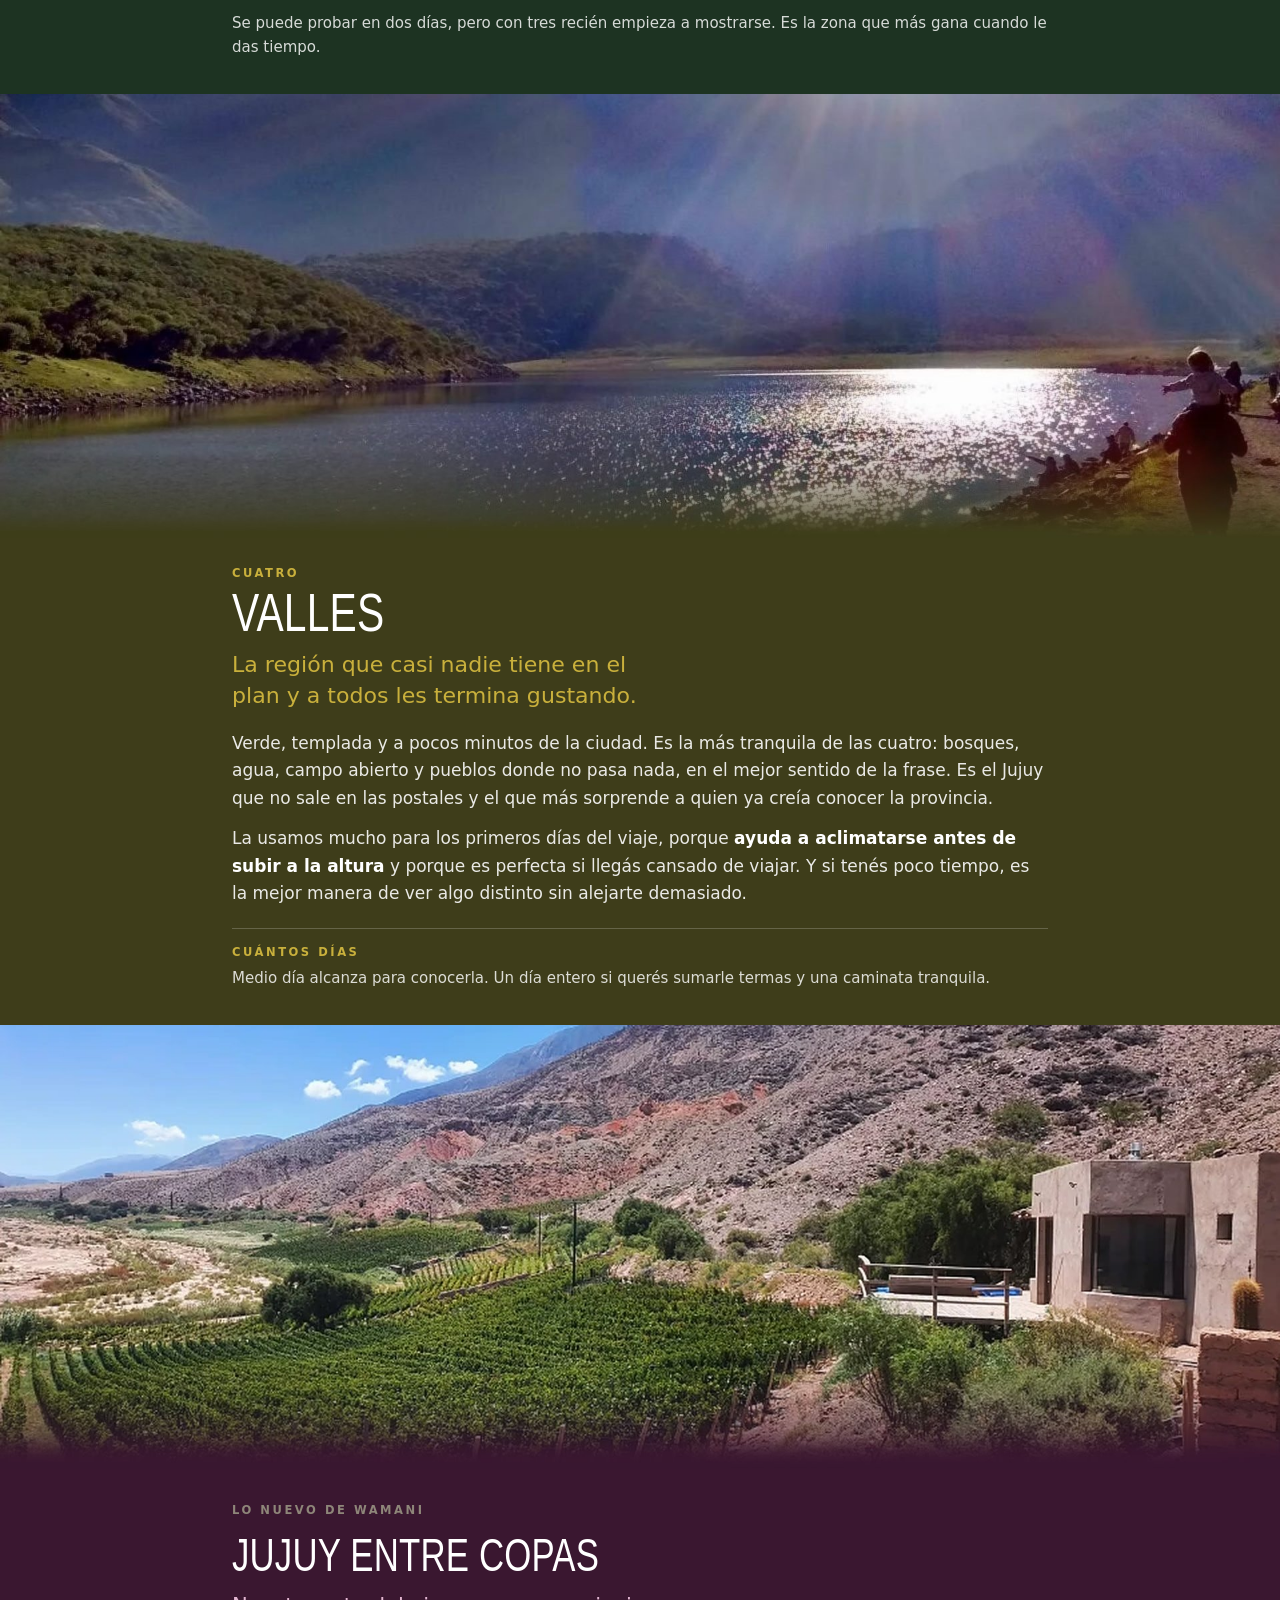
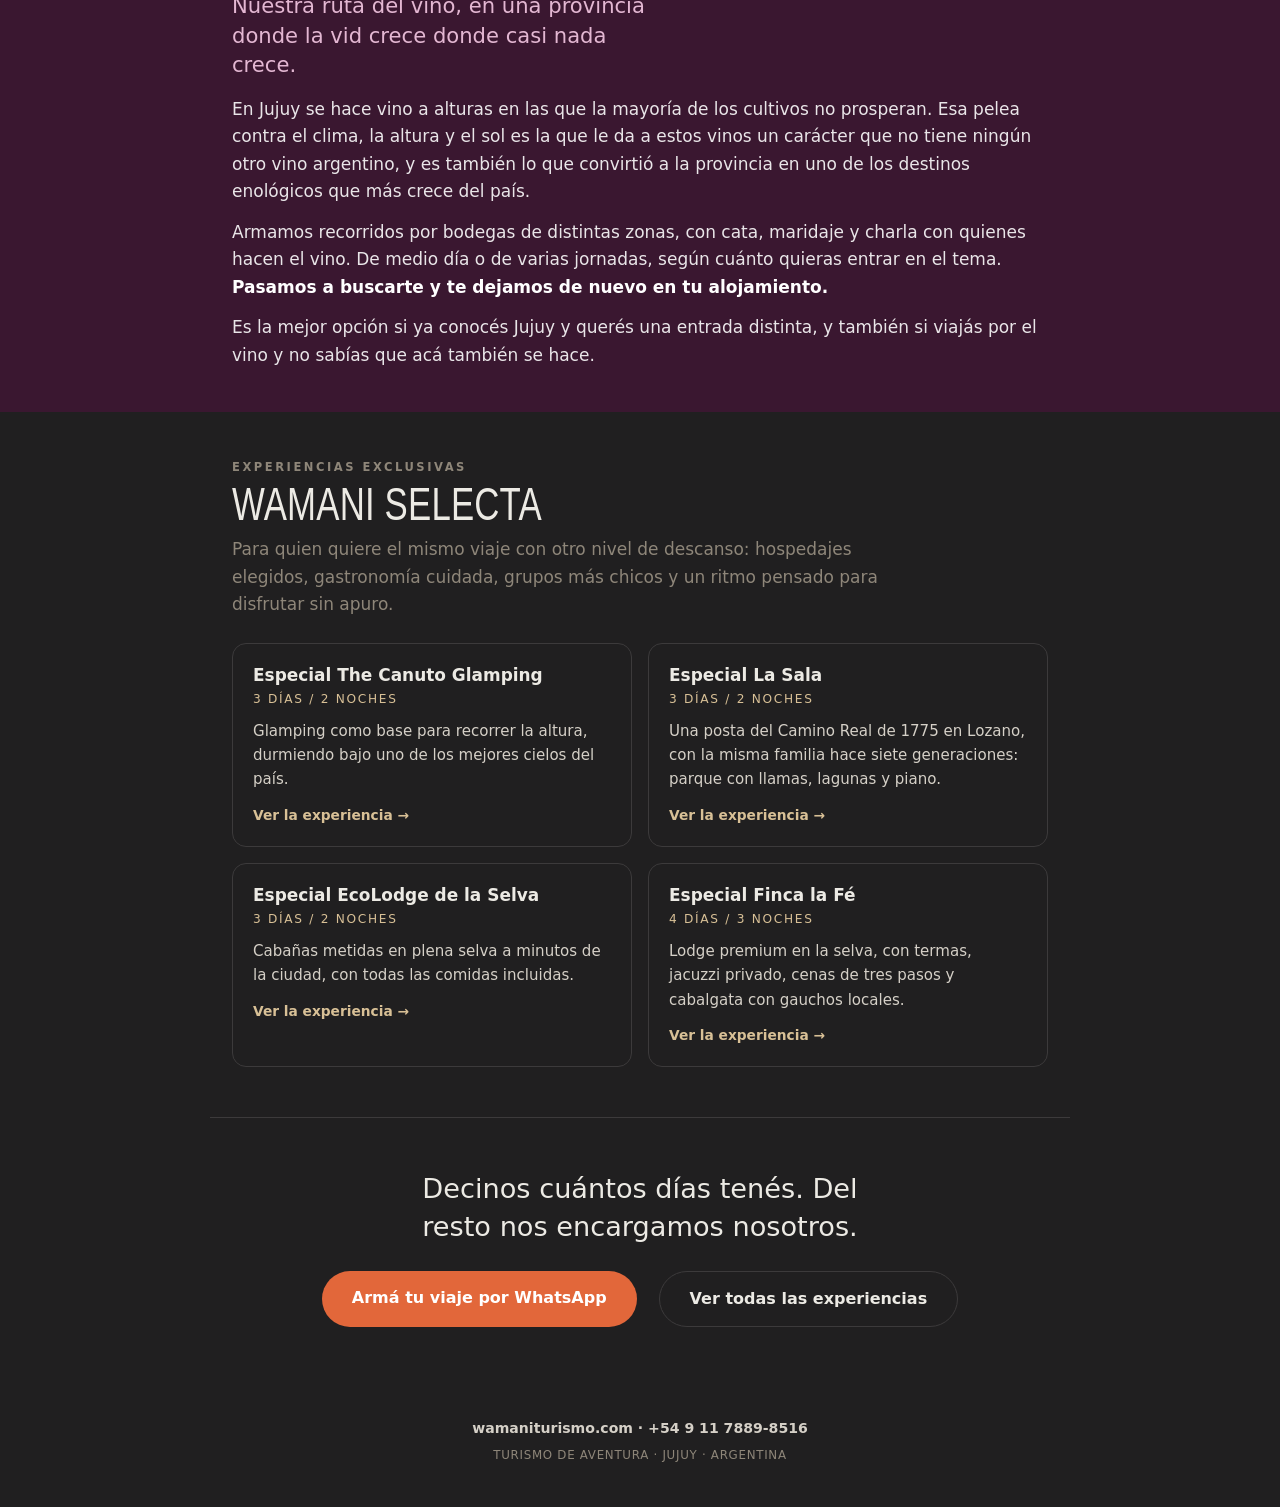
==== commit a7ef3d5a: "Barra: el logo no se achica mas; La Sala en Wamani Selecta de /a-medida El logo de la barra era el u" ====
--- a/wwwroot/a-medida/index.html
+++ b/wwwroot/a-medida/index.html
@@ -177,7 +177,8 @@
 .selecta .enc{display:flex;flex-direction:column-reverse;align-items:flex-start;gap:4px;margin-bottom:8px}
 .selecta h2{font-size:clamp(2.1rem,6.4vw,2.9rem)}
 .selecta .sub{color:var(--tenue);margin-bottom:24px;max-width:62ch}
-.tres{display:grid;grid-template-columns:repeat(auto-fit,minmax(230px,1fr));gap:16px}
+.tres{display:grid;grid-template-columns:1fr;gap:16px}
+@media (min-width:620px){.tres{grid-template-columns:repeat(2,1fr)}}
 .uno{display:block;text-decoration:none;border:1px solid var(--linea);border-radius:14px;
   padding:20px;transition:border-color .2s ease,transform .2s ease;min-width:0}
 .uno:hover{border-color:var(--dorado);transform:translateY(-2px)}
@@ -301,22 +302,28 @@
   <div class="enc"><h2>Wamani Selecta</h2><span class="lab">Experiencias exclusivas</span></div>
   <p class="sub">Para quien quiere el mismo viaje con otro nivel de descanso: hospedajes elegidos, gastronomía cuidada, grupos más chicos y un ritmo pensado para disfrutar sin apuro.</p>
   <div class="tres">
-    <a class="uno" href="/excursiones/especial-finca-la-fe">
-      <div class="nm">Especial Finca la Fé</div>
-      <div class="du">4 días / 3 noches</div>
-      <div class="ds">Lodge premium en la selva, con termas, jacuzzi privado, cenas de tres pasos y cabalgata con gauchos locales.</div>
-      <div class="ver">Ver la experiencia →</div>
-    </a>
     <a class="uno" href="/excursiones/especial-the-canuto-glamping">
       <div class="nm">Especial The Canuto Glamping</div>
       <div class="du">3 días / 2 noches</div>
       <div class="ds">Glamping como base para recorrer la altura, durmiendo bajo uno de los mejores cielos del país.</div>
       <div class="ver">Ver la experiencia →</div>
     </a>
+    <a class="uno" href="/excursiones/especial-la-sala">
+      <div class="nm">Especial La Sala</div>
+      <div class="du">3 días / 2 noches</div>
+      <div class="ds">Una posta del Camino Real de 1775 en Lozano, con la misma familia hace siete generaciones: parque con llamas, lagunas y piano.</div>
+      <div class="ver">Ver la experiencia →</div>
+    </a>
     <a class="uno" href="/excursiones/especial-ecolodge-de-la-selva">
       <div class="nm">Especial EcoLodge de la Selva</div>
       <div class="du">3 días / 2 noches</div>
       <div class="ds">Cabañas metidas en plena selva a minutos de la ciudad, con todas las comidas incluidas.</div>
+      <div class="ver">Ver la experiencia →</div>
+    </a>
+    <a class="uno" href="/excursiones/especial-finca-la-fe">
+      <div class="nm">Especial Finca la Fé</div>
+      <div class="du">4 días / 3 noches</div>
+      <div class="ds">Lodge premium en la selva, con termas, jacuzzi privado, cenas de tres pasos y cabalgata con gauchos locales.</div>
       <div class="ver">Ver la experiencia →</div>
     </a>
   </div>
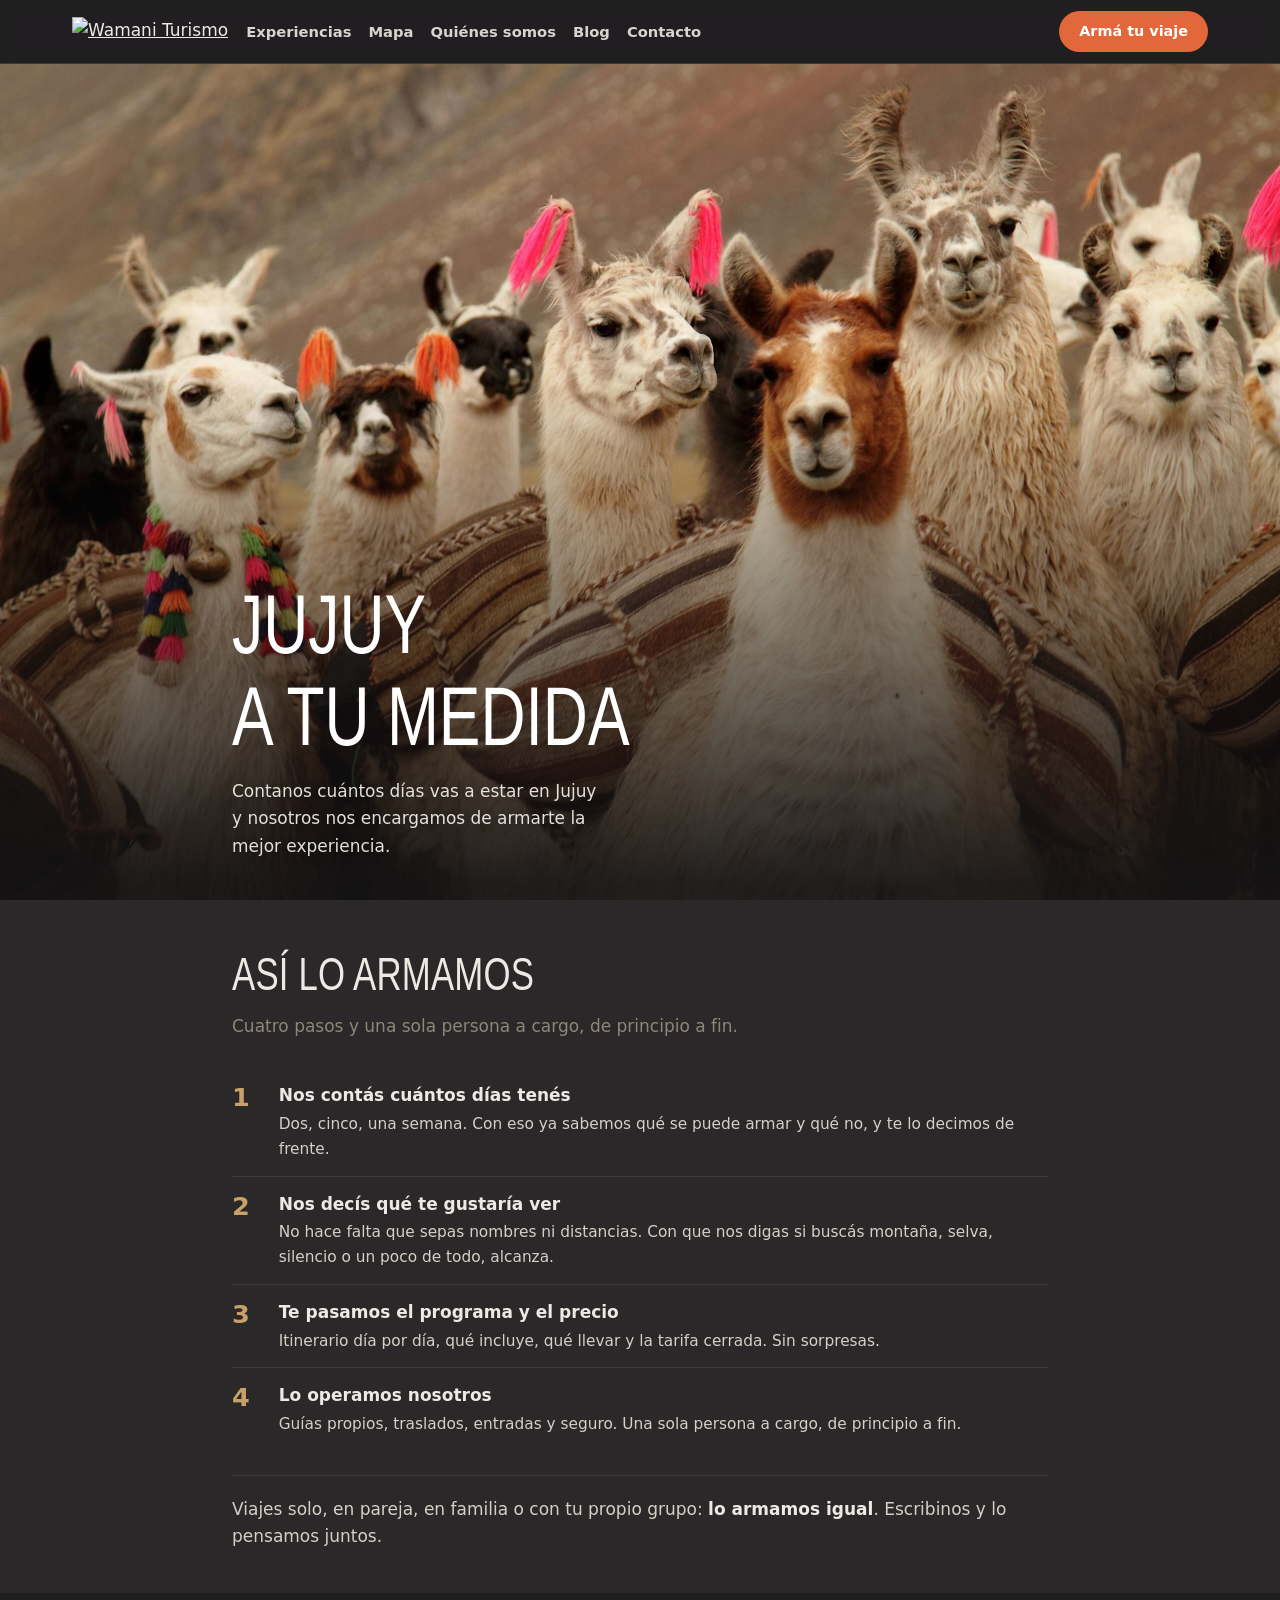
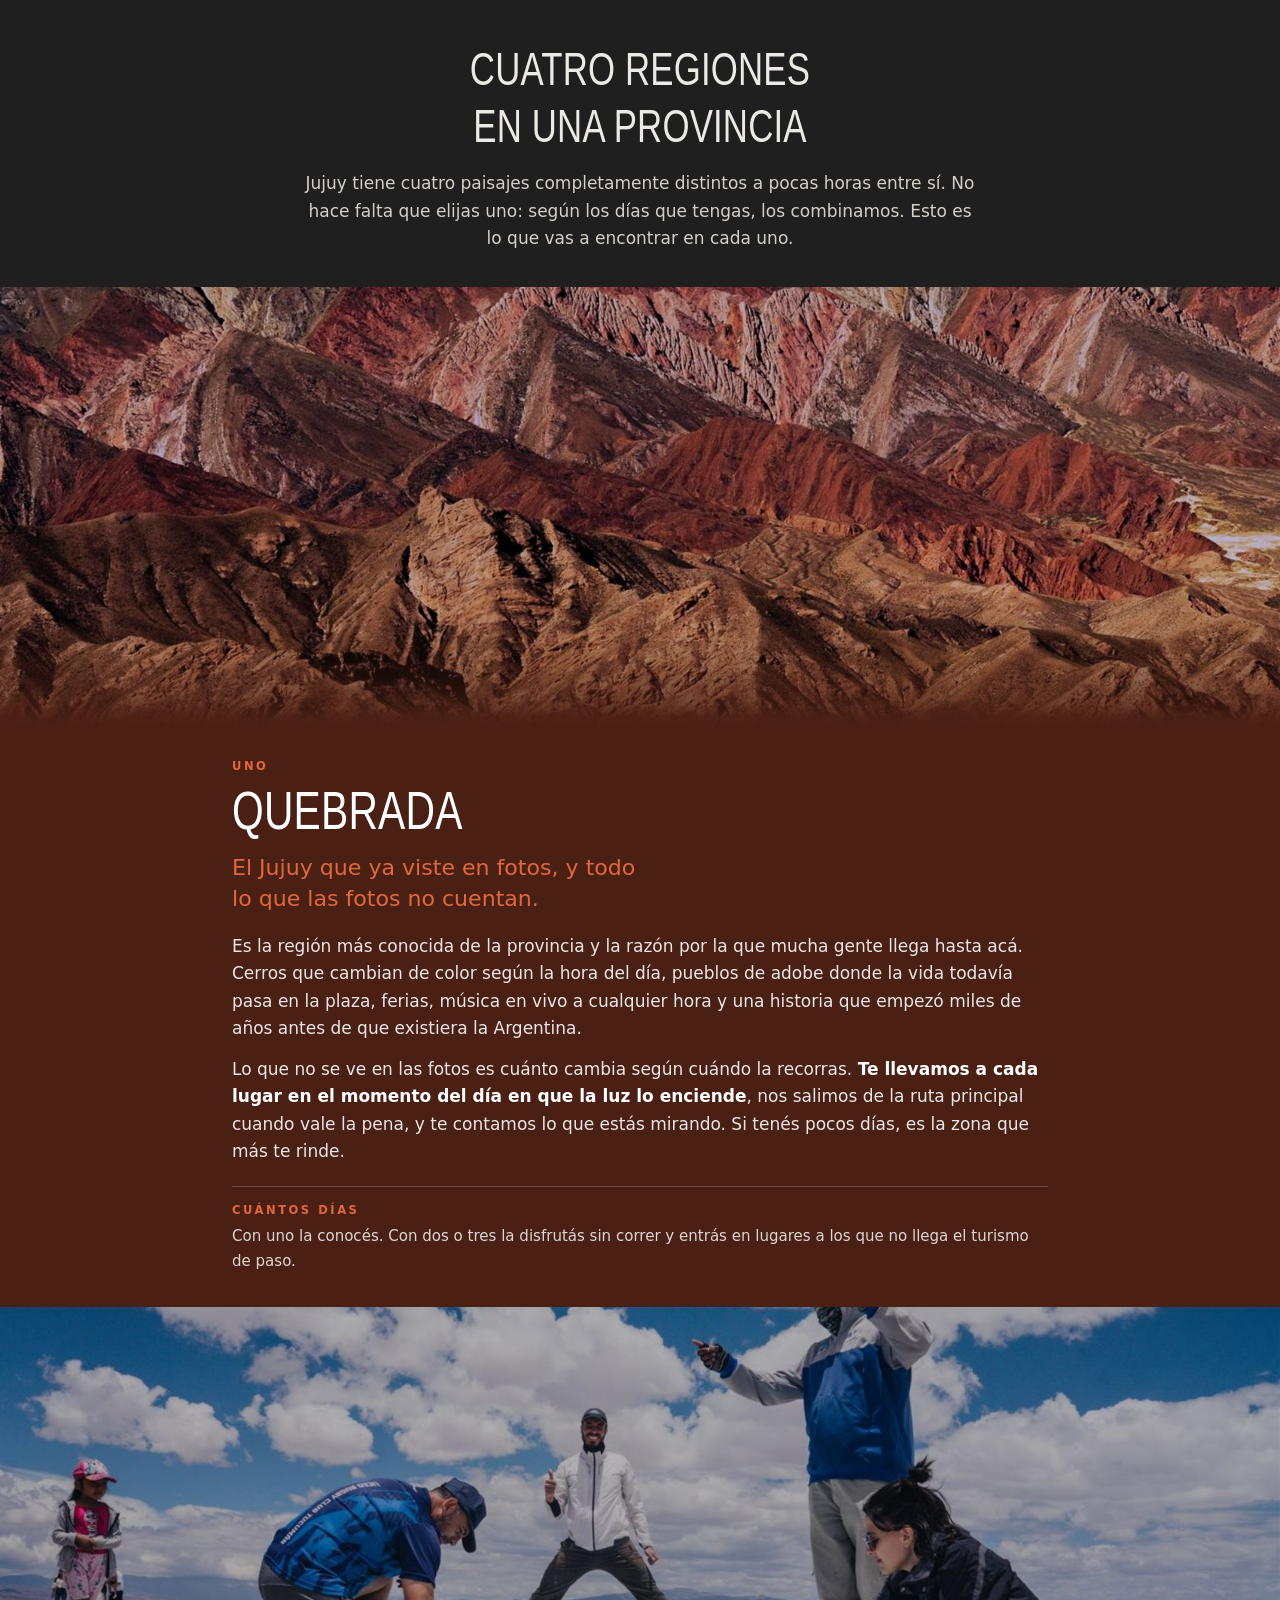
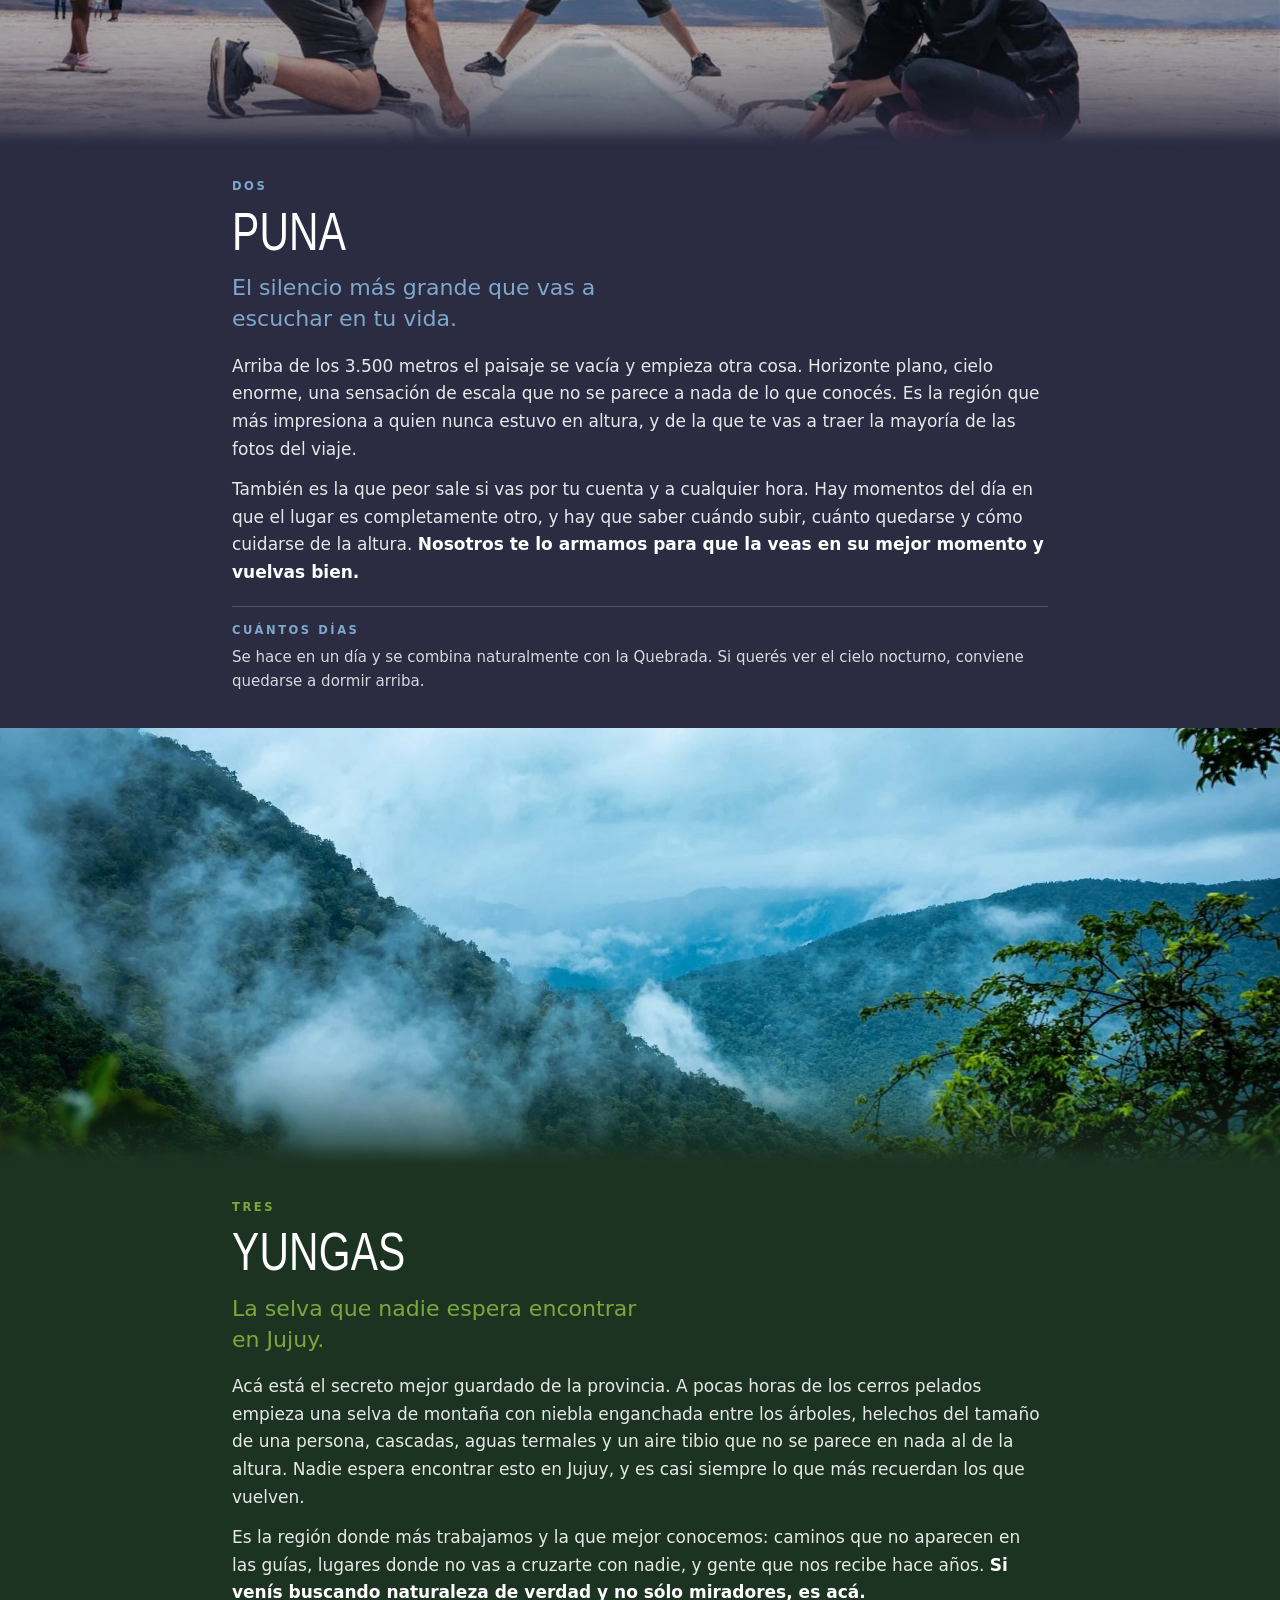
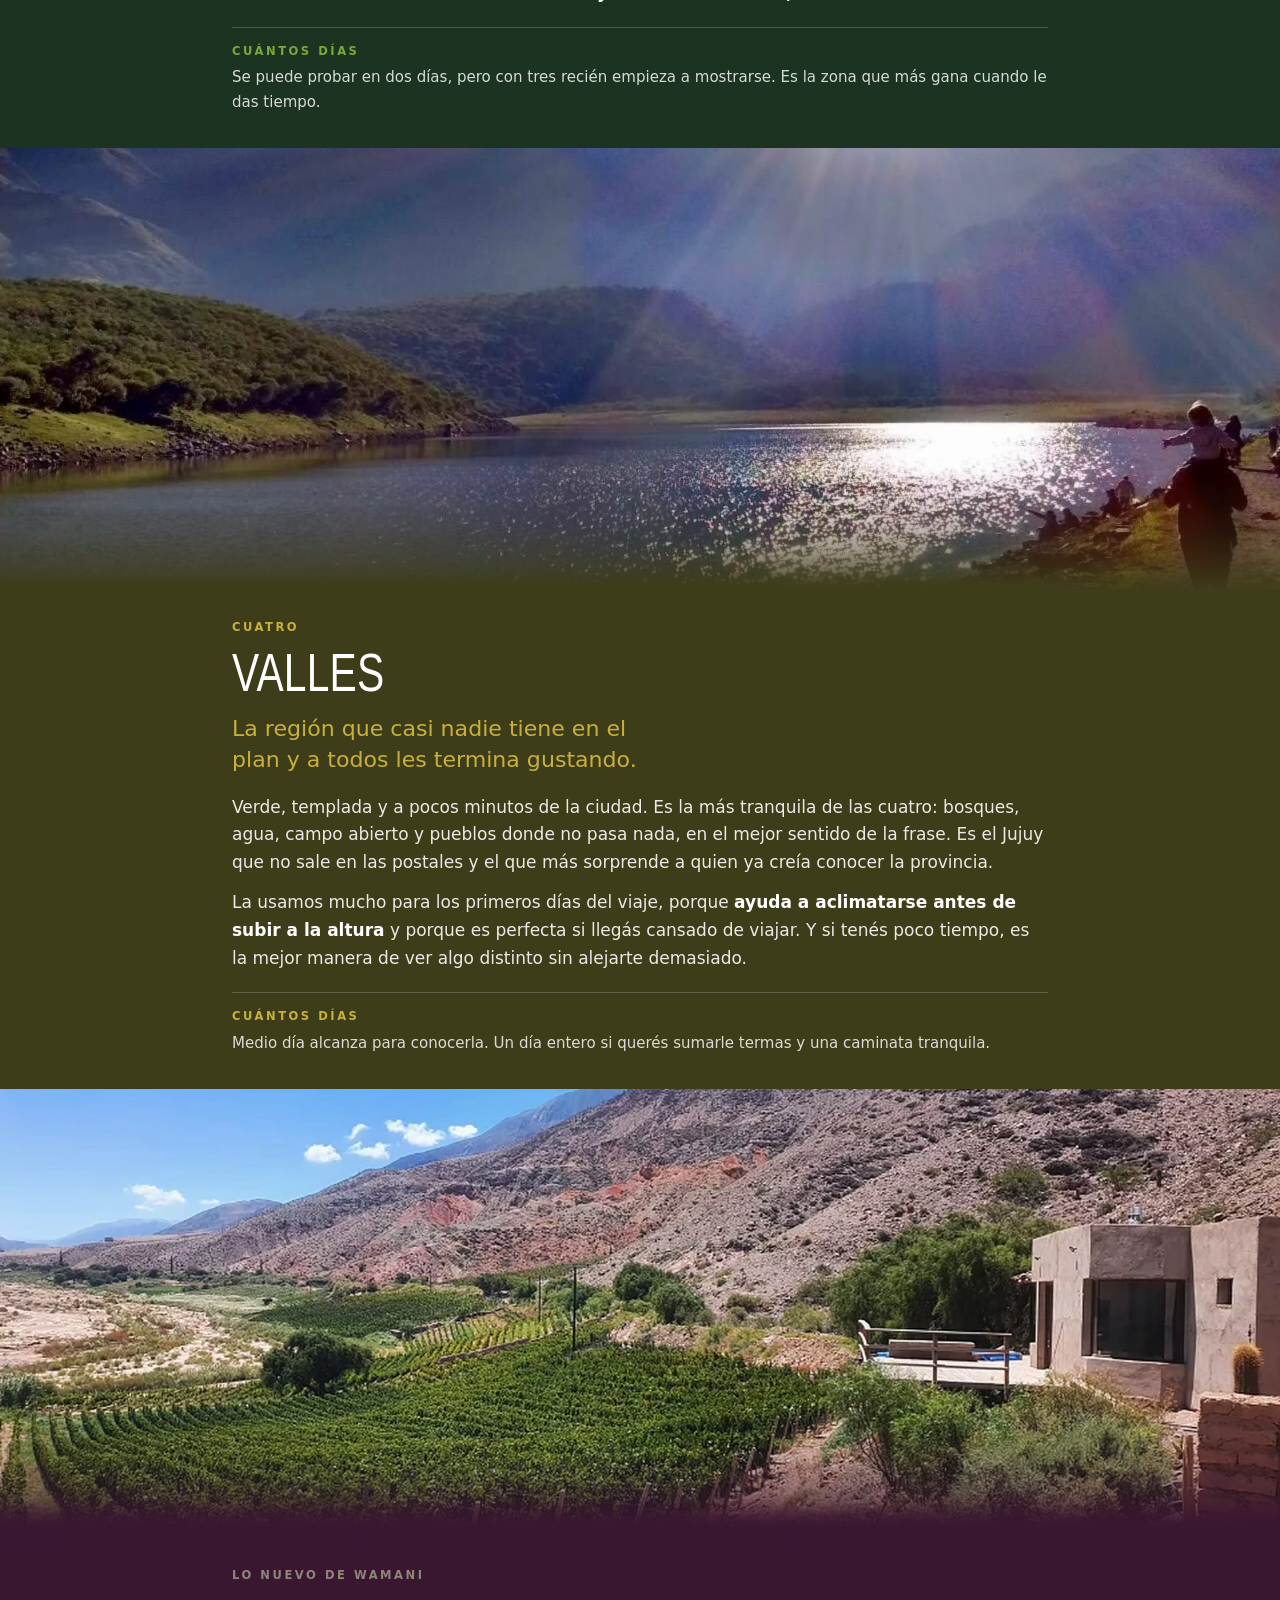
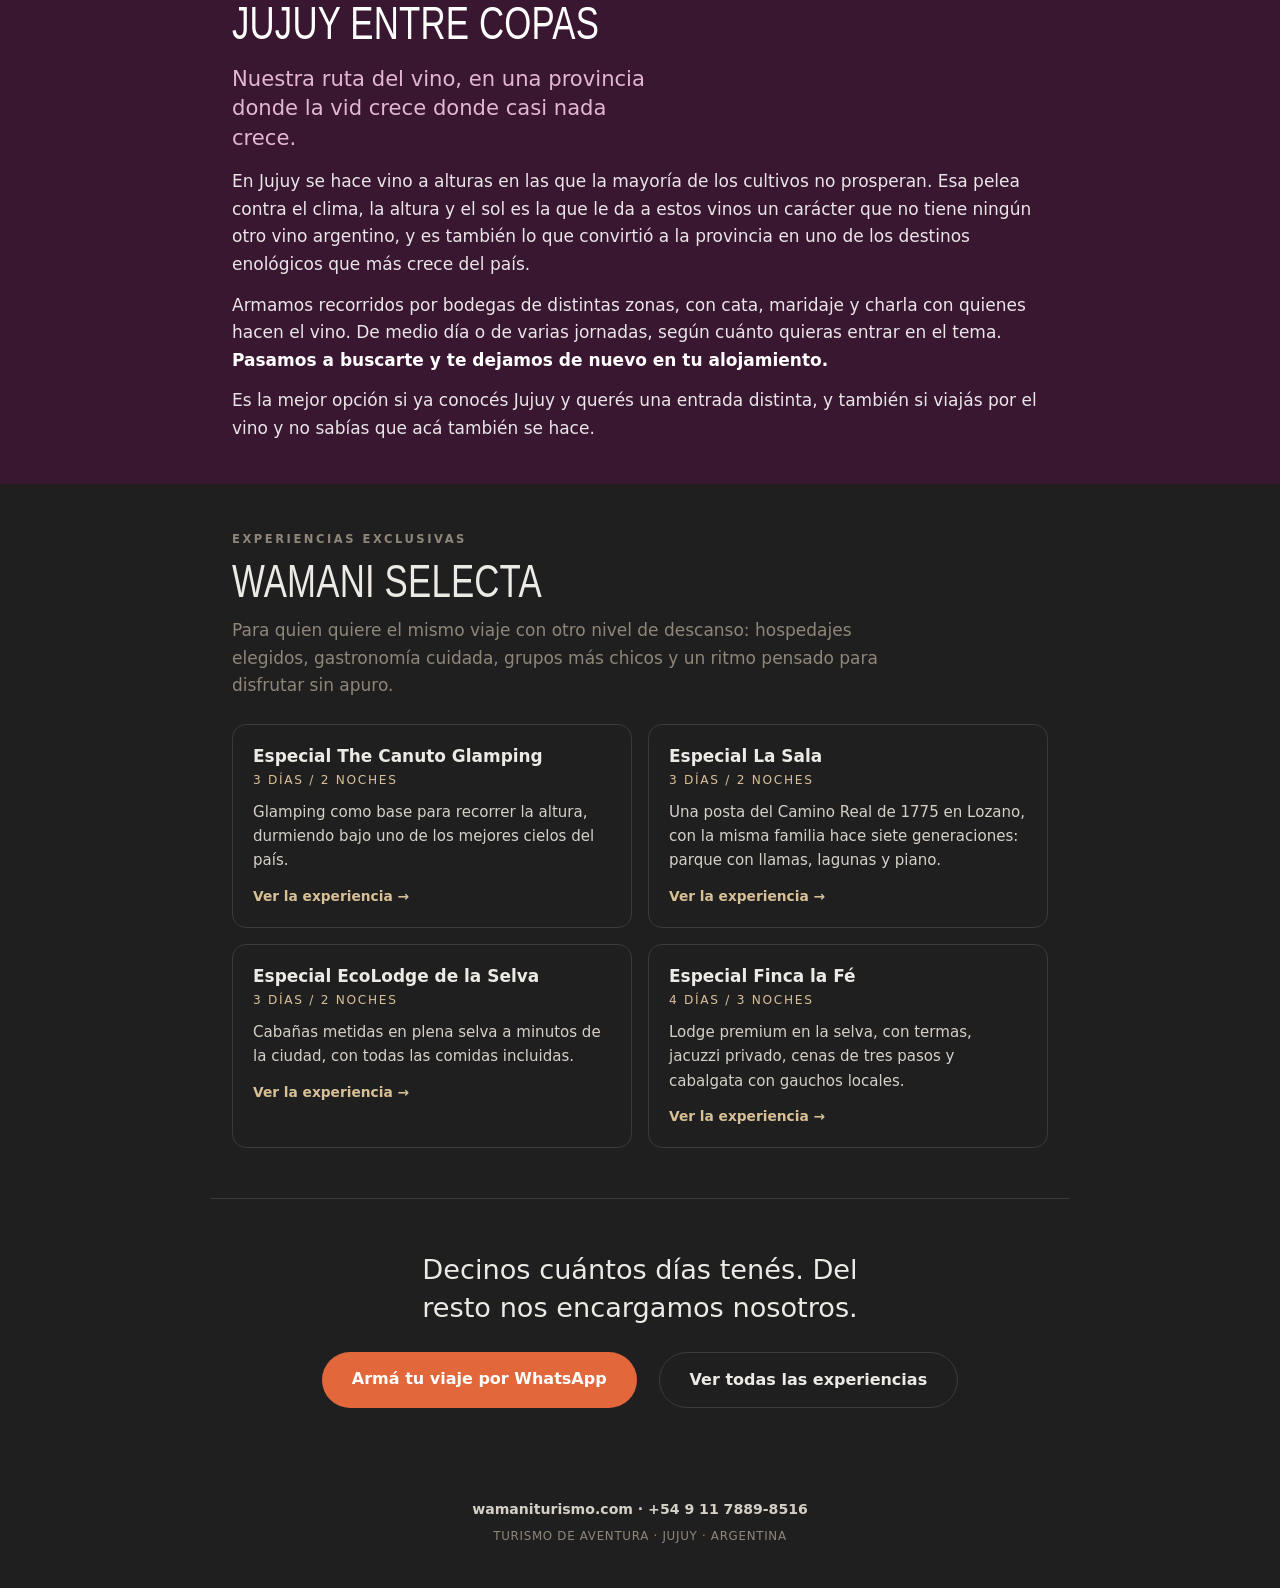
==== commit 93b0de72: "Titulos: altura de renglon 1.22, para que no se pierdan las tildes En HighVoltage Rough las mayuscul" ====
--- a/wwwroot/a-medida/index.html
+++ b/wwwroot/a-medida/index.html
@@ -71,7 +71,11 @@
    va condensada al 75% y SIEMPRE en mayusculas. Debajo de ~40px se empasta, por
    eso los tamanos de abajo subieron. Nunca una barra "/" en un titulo: esta
    fuente la dibuja como un garabato (usar "." o "y"). */
-h1,h2,h3{font-family:var(--display);font-weight:400;line-height:1.04;
+/* ALTURA DE RENGLON 1.22, NO MENOS. Las mayusculas con tilde de esta fuente
+   suben 1,077 em sobre la linea de base: con el renglon mas bajo, la tilde de
+   un titulo de dos lineas se mete en la linea de arriba y parece una mancha:
+   "DONDE" perdia su tilde a la vista. Medido sobre el .woff2. */
+h1,h2,h3{font-family:var(--display);font-weight:400;line-height:1.22;
   text-transform:uppercase;letter-spacing:.005em;text-wrap:balance;
   transform:scaleX(.75);transform-origin:left center}
 .puente h2,.cierre-cta h2{transform-origin:center}
@@ -111,7 +115,7 @@
   .hero .cont{position:static;padding:20px 22px 4px}
   .hero .baja{text-shadow:none}
 }
-.hero h1{font-size:clamp(2.9rem,10.5vw,5.2rem);color:#fff;line-height:.96;letter-spacing:0}
+.hero h1{font-size:clamp(2.9rem,10.5vw,5.2rem);color:#fff;line-height:1.1;letter-spacing:0}
 .hero .baja{color:#eceae4;opacity:.95;max-width:34ch;margin-top:16px;font-size:1.06rem;
   text-shadow:0 1px 14px rgba(14,12,11,.6)}
 
